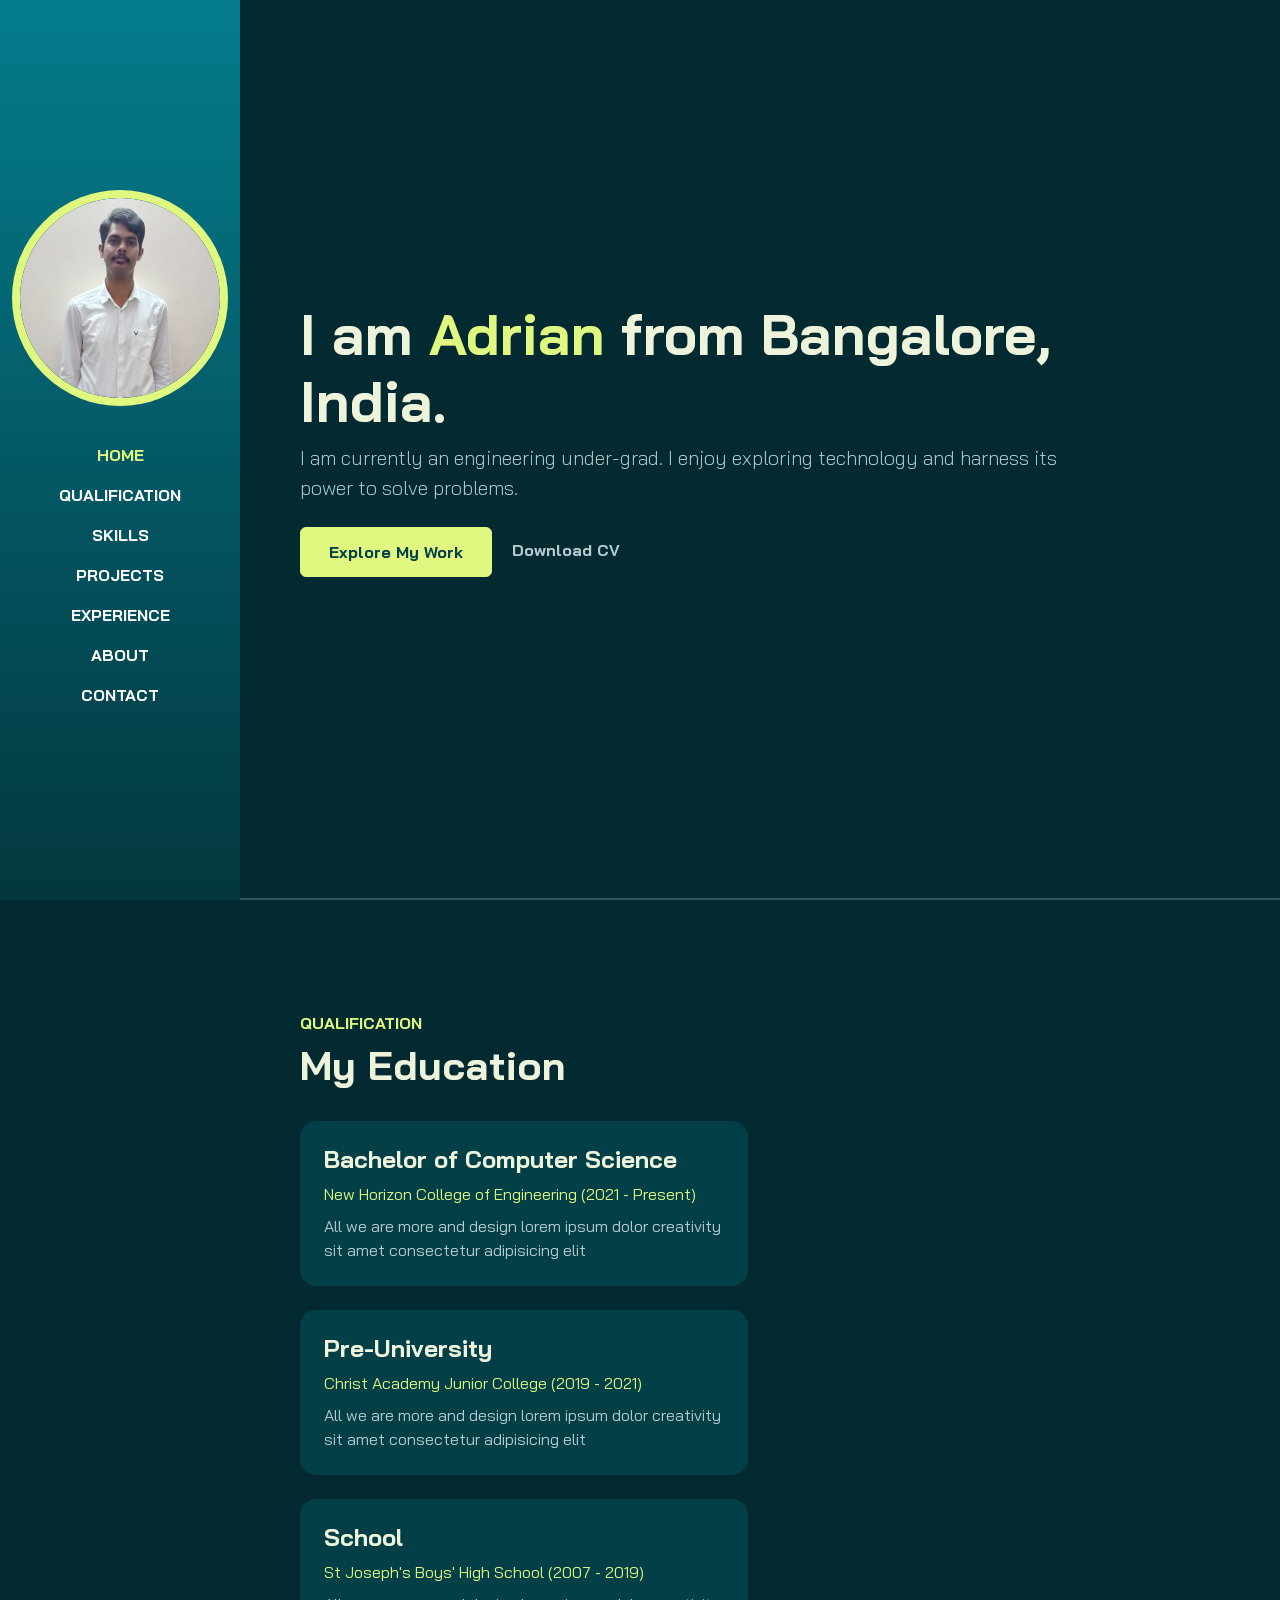
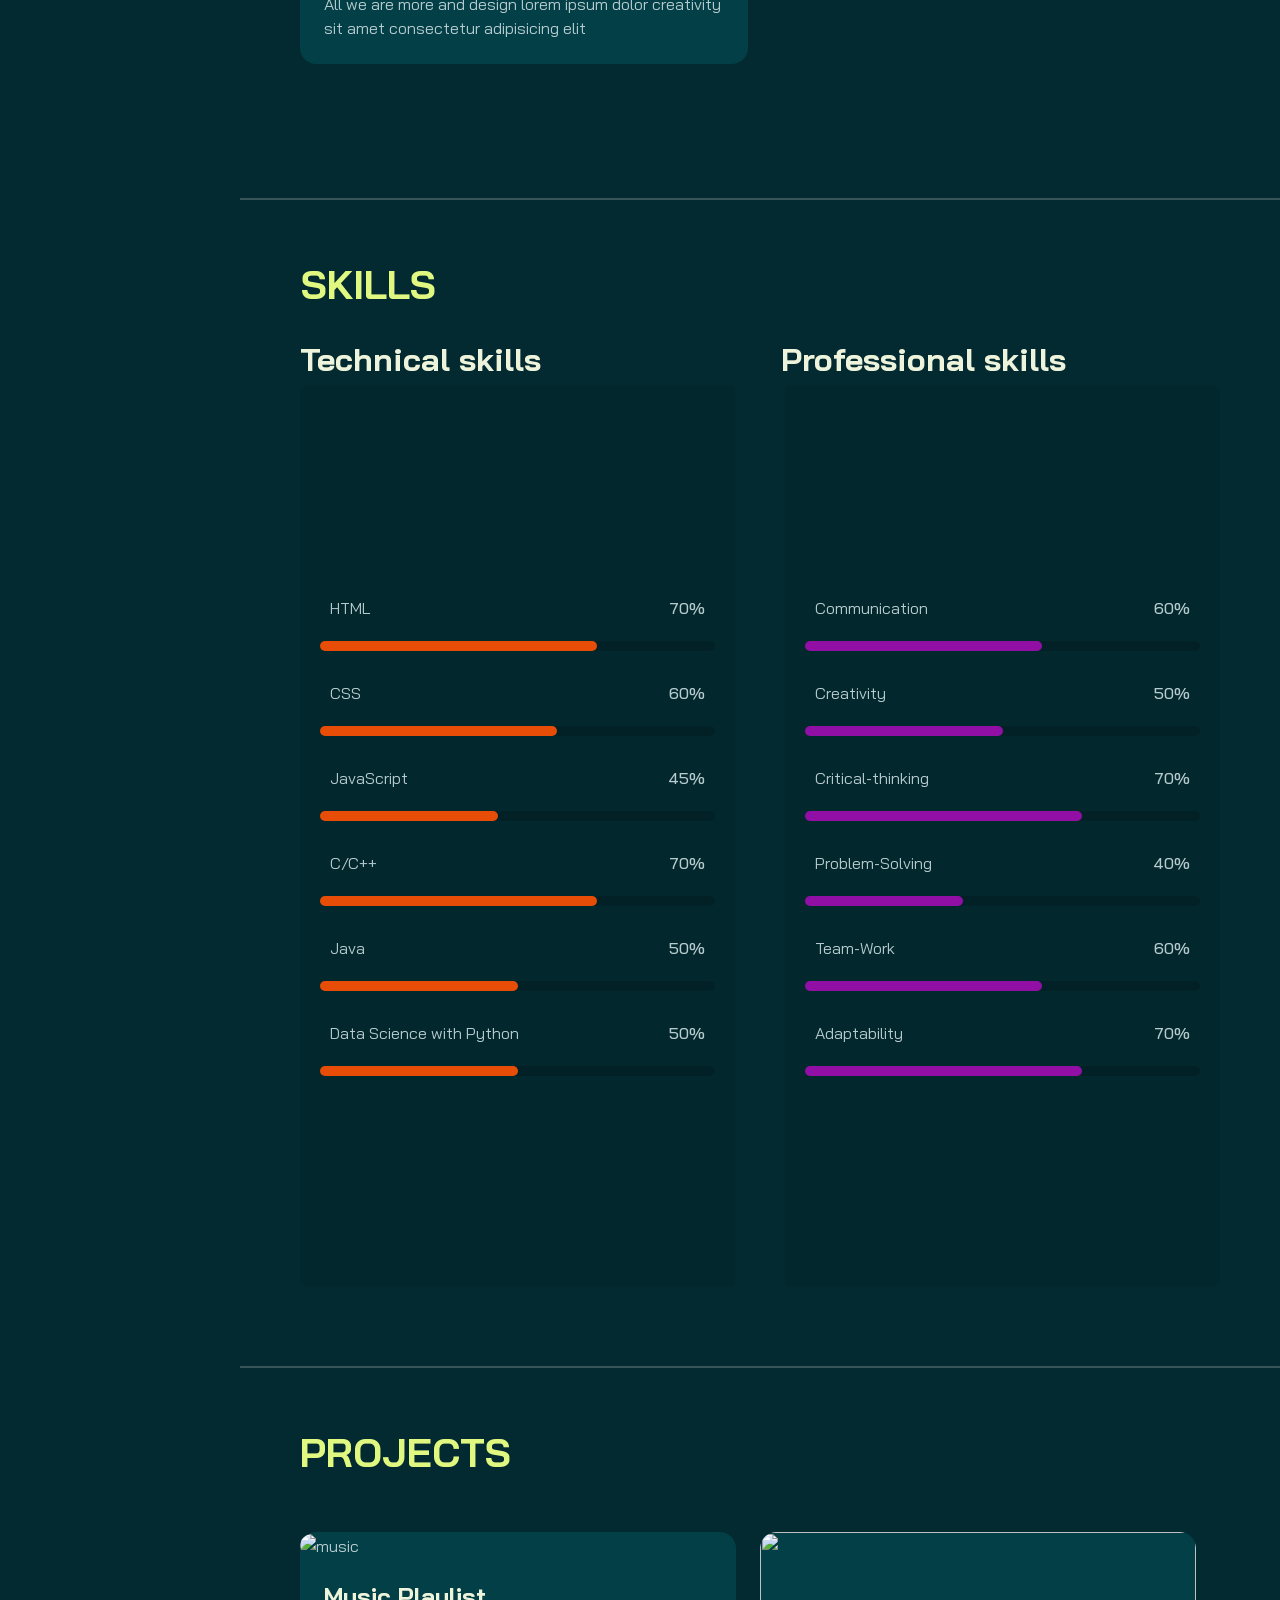
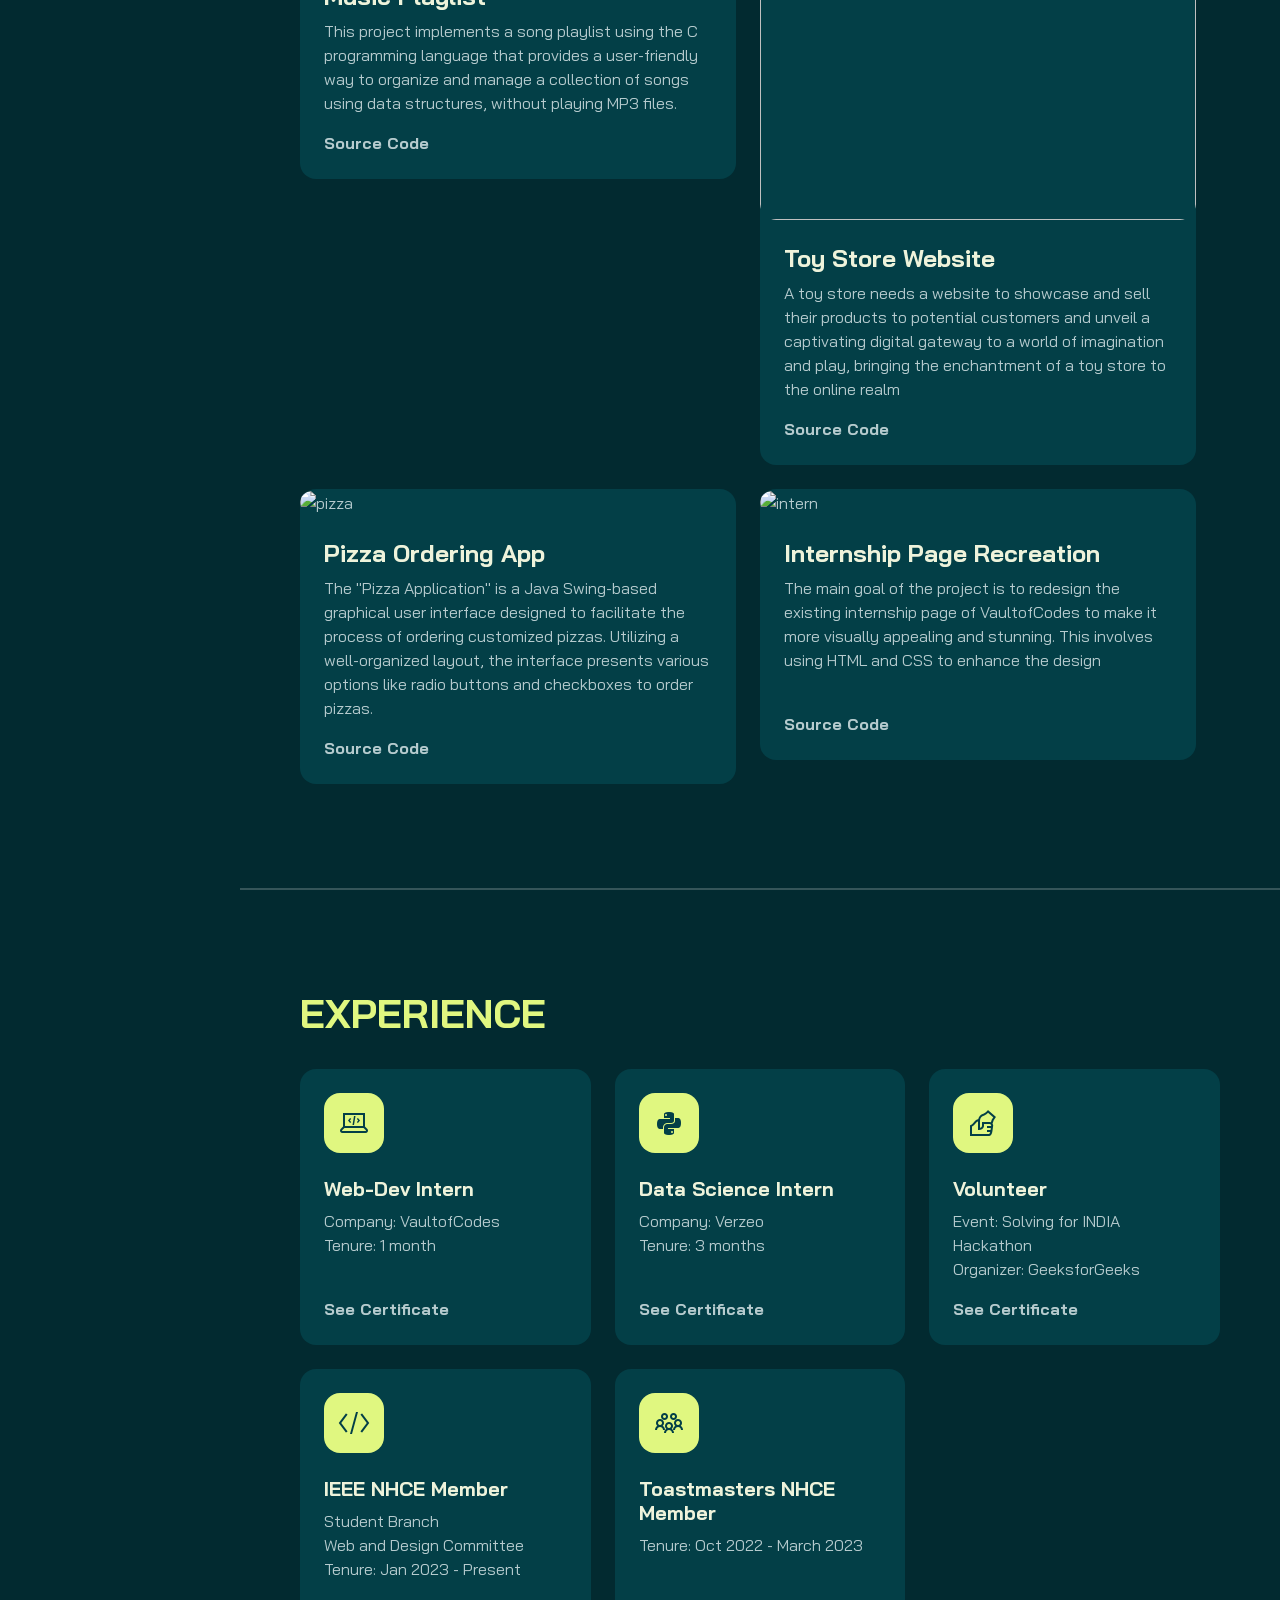
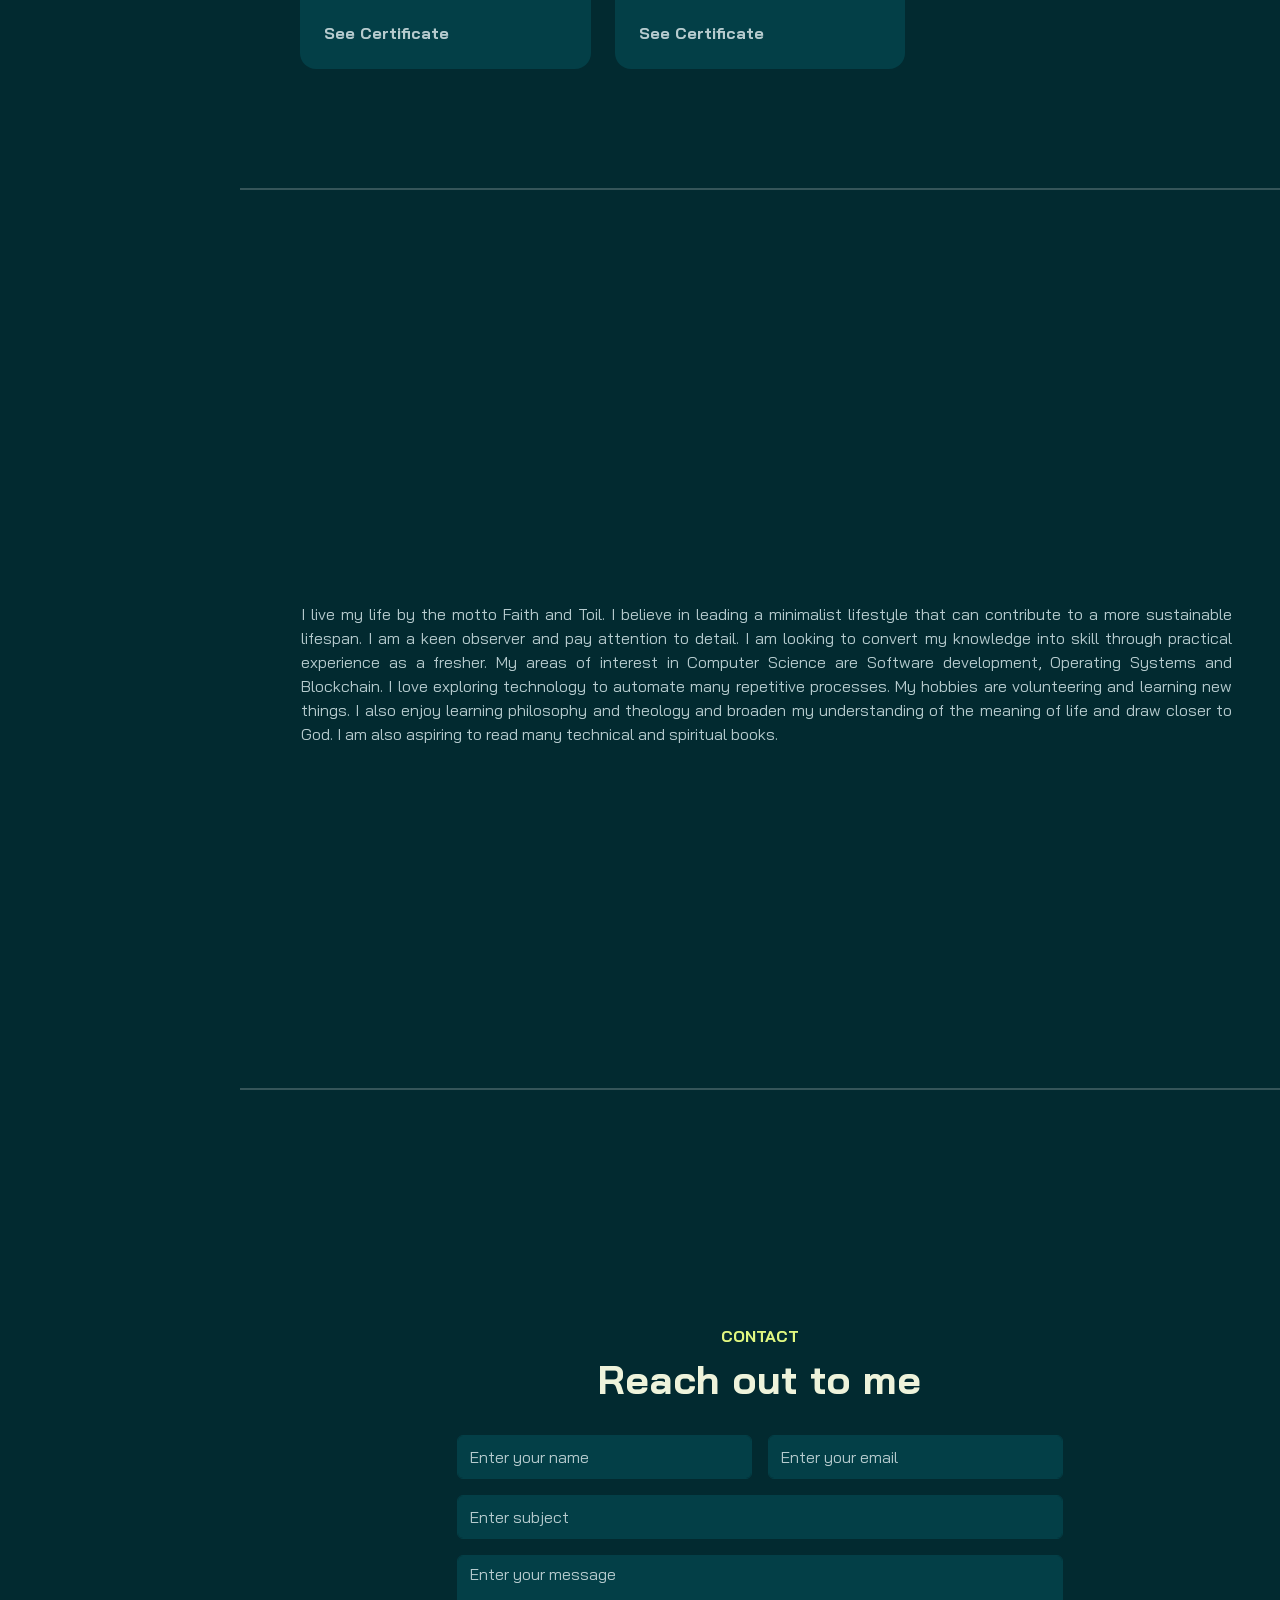
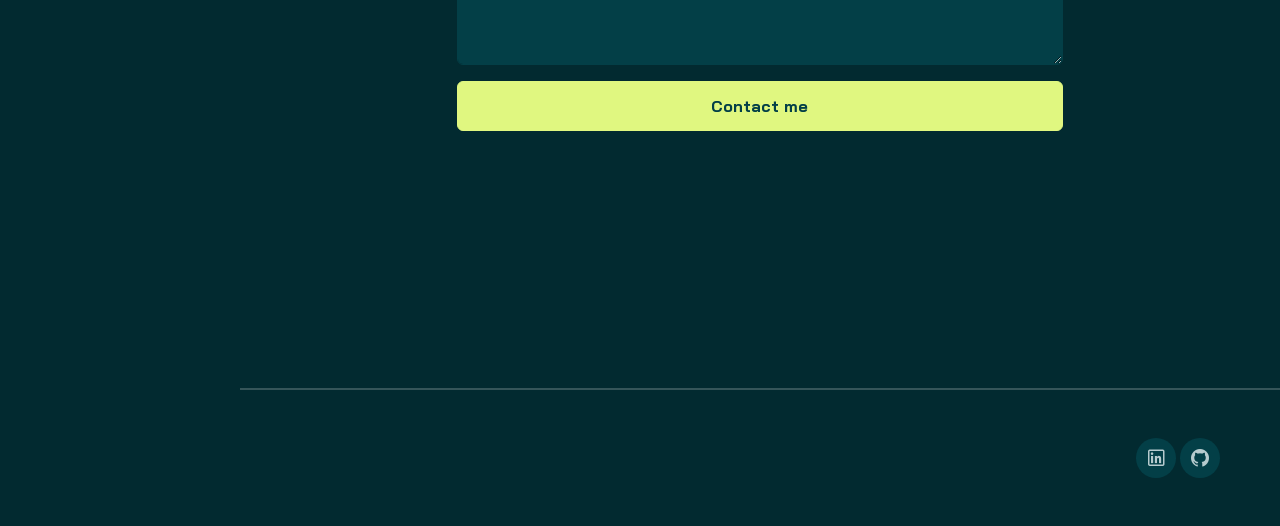
==== html/index.html @ 4070c5ab "first commit" ====
<!DOCTYPE html>
<html lang="en">
<head>
    <meta charset="UTF-8">
    <meta name="viewport" content="width=device-width, initial-scale=1.0">
    <meta name="author" content="Adrian Mathew">
    <link rel="stylesheet" href="/css/bootstrap.min.css">
    <link rel="stylesheet" href="/css/aos.css">
    <link rel="stylesheet" href="/css/line-awesome.min.css">
    <link rel="stylesheet" href="/css/style.css">
    <title>My Portfolio Page</title>
</head>
<body data-bs-spy="scroll" data-bs-target=".navbar">

    <!-- Navbar -->
    <nav class="navbar navbar-expand-lg navbar-dark fixed-top">
        <div class="container flex-lg-column">
          <a class="navbar-brand mx-lg-auto mb-lg-4" href="#">
            <span class="h3 fw-bold d-block d-lg-none">Adrian Mathew</span>  
            <img src="/img/Adrian-profile.png" class="d-none d-lg-block rounded-circle" alt="">
          </a>
          <button class="navbar-toggler" type="button" data-bs-toggle="collapse" data-bs-target="#navbarSupportedContent" aria-controls="navbarSupportedContent" aria-expanded="false" aria-label="Toggle navigation">
            <span class="navbar-toggler-icon"></span>
          </button>
          <div class="collapse navbar-collapse" id="navbarNav">
            <ul class="navbar-nav ms-auto flex-lg-column text-lg-center">

                <li class="nav-item">
                    <a class="nav-link" href="#home">Home</a>
                </li>
                <li class="nav-item">
                    <a class="nav-link" href="#qualification">Qualification</a>
                </li>
                <li class="nav-item">
                    <a class="nav-link" href="#skills">Skills</a>
                </li>
                <li class="nav-item">
                    <a class="nav-link" href="#projects">Projects</a>
                </li>
                <li class="nav-item">
                    <a class="nav-link" href="#experience">Experience</a>
                </li>
                <li class="nav-item">
                    <a class="nav-link" href="#about">About</a>
                </li>
                <li class="nav-item">
                    <a class="nav-link" href="#contact"> Contact</a>
                </li>            
            </ul>
          </div>
        </div>
    </nav>
    <!-- //Navbar -->

    <!-- Content Wrapper -->
    <div id="content-wrapper">

        <!-- Home Section-->
        <section id="home" class="full-height px-lg-5">
            <div class="container">
                <div class="row">
                    <div class="col-lg-10">
                        <h1 class="display-4 fw-bold" data-aos="fade-up">
                            I am <span class="text-brand">Adrian</span> from Bangalore, India.
                        </h1>
                        <p class="lead mt-2 mb-4" data-aos="fade-up" data-aos-delay="300">
                            I am currently an engineering under-grad. I enjoy exploring technology and harness its power to solve problems. 
                        </p>
                        <div data-aos="fade-up" data-aos-delay="600">
                            <a href="#projects" class="btn btn-brand me-3">Explore My Work</a>
                            <a href="/img/Adrian Mathew Aloysius - Resume.pdf" class="link-custom" target="_blank">Download CV</a>
                        </div>
                    </div>
                </div>
            </div>
        </section>
        <!-- Home Section-->

        <!-- Education Section-->
        <section id="qualification" class="full-height px-lg-5">
            <div class="container">
                
                <div class="row pb-4" data-aos="fade-up">
                    <div class="col-lg-8">
                        <h6 class="text-brand">QUALIFICATION</h6>
                        <h1>My Education</h1>
                    </div>
                </div>

                <div class="row gy-5">
                    <div class="col-lg-6">

                        <div class="row gy-4">

                            <div class="col-12" data-aos="fade-up" data-aos-delay="100">
                                <div class="bg-base p-4 rounded-4 shadow-effect">
                                    <h4>Bachelor of Computer Science</h4>
                                    <p class="text-brand mb-2">New Horizon College of Engineering (2021 - Present)</p>
                                    <p class="mb-0">All we are more and design lorem ipsum dolor creativity sit amet consectetur adipisicing elit</p>
                                </div>
                            </div>

                            <div class="col-12" data-aos="fade-up" data-aos-delay="100">
                                <div class="bg-base p-4 rounded-4 shadow-effect">
                                    <h4>Pre-University</h4>
                                    <p class="text-brand mb-2">Christ Academy Junior College (2019 - 2021)</p>
                                    <p class="mb-0">All we are more and design lorem ipsum dolor creativity sit amet consectetur adipisicing elit</p>
                                </div>
                            </div>

                            <div class="col-12" data-aos="fade-up" data-aos-delay="100">
                                <div class="bg-base p-4 rounded-4 shadow-effect">
                                    <h4>School</h4>
                                    <p class="text-brand mb-2">St Joseph's Boys' High School (2007 - 2019)</p>
                                    <p class="mb-0">All we are more and design lorem ipsum dolor creativity sit amet consectetur adipisicing elit</p>
                                </div>
                            </div>

                        </div>

                    </div>

                </div>

            </div>
        </section>
        <!-- // Education Section-->


        <!-- Skills Section -->
        <section id="skills" class="full-height px-lg-5">
            <div class="container">

                <div class="row pb-4" data-aos="fade-up">
                    <div class="col-lg-8">
                        <h1 class="text-brand">SKILLS</h1>
                    </div>
                </div>

                <div class="cont-pos">
                    <h2 data-aos="fade-up">Technical skills</h2>

                    <h2 data-aos="fade-up">Professional skills</h2>
                </div>

                    <div class="skills-cont">

                        <div class="skills_section" data-aos="fade-up">
                            <div class="skills_main">
                                <div class="skill_bar">
                                    <div class="info">
                                        <p>HTML</p>
                                        <P>70%</P>
                                    </div>
                                    <div class="bar">
                                        <span class="html"></span>
                                    </div>
                                </div>
                                <div class="skill_bar">
                                    <div class="info">
                                        <p>CSS</p>
                                        <P>60%</P>
                                    </div>
                                    <div class="bar">
                                        <span class="css"></span>
                                    </div>
                                </div>            
                                <div class="skill_bar">
                                    <div class="info">
                                        <p>JavaScript</p>
                                        <P>45%</P>
                                    </div>
                                    <div class="bar">
                                        <span class="js"></span>
                                    </div>
                                </div>
                                <div class="skill_bar">
                                    <div class="info">
                                        <p>C/C++</p>
                                        <P>70%</P>
                                    </div>
                                    <div class="bar">
                                        <span class="c"></span>
                                    </div>
                                </div>
                                <div class="skill_bar">
                                    <div class="info">
                                        <p>Java</p>
                                        <P>50%</P>
                                    </div>
                                    <div class="bar">
                                        <span class="java"></span>
                                    </div>
                                </div>
                                <div class="skill_bar">
                                    <div class="info">
                                        <p>Data Science with Python</p>
                                        <P>50%</P>
                                    </div>
                                    <div class="bar">
                                        <span class="python"></span>
                                    </div>
                                </div>
                            </div>   
                        </div>

                        <div class="skills_section" data-aos="fade-up">
                            <div class="skills_main">
                                <div class="skill_bar-pro">
                                    <div class="info">
                                        <p>Communication</p>
                                        <P>60%</P>
                                    </div>
                                    <div class="bar">
                                        <span class="communication"></span>
                                    </div>
                                </div>
                                    
                                <div class="skill_bar-pro">
                                    <div class="info">
                                        <p>Creativity</p>
                                        <P>50%</P>
                                    </div>
                                    <div class="bar">
                                        <span class="creativity"></span>
                                    </div>
                                </div>

                                <div class="skill_bar-pro">
                                    <div class="info">
                                            <p>Critical-thinking</p>
                                        <P>70%</P>
                                    </div>
                                    <div class="bar">
                                        <span class="critical"></span>
                                    </div>
                                </div>

                                <div class="skill_bar-pro">
                                    <div class="info">
                                        <p>Problem-Solving</p>
                                        <P>40%</P>
                                    </div>
                                    <div class="bar">
                                        <span class="prob-solve"></span>
                                    </div>
                                </div>

                                <div class="skill_bar-pro">
                                    <div class="info">
                                        <p>Team-Work</p>
                                        <P>60%</P>
                                    </div>
                                    <div class="bar">
                                        <span class="team-work"></span>
                                    </div>
                                </div>

                                <div class="skill_bar-pro">
                                    <div class="info">
                                            <p>Adaptability</p>
                                        <P>70%</P>
                                    </div>
                                    <div class="bar">
                                        <span class="adaptability"></span>
                                    </div>
                                </div>
                                
                            </div> 

                        </div>
                            
                            
                    </div>
 
            </div>
        </section>
        <!-- //Skills Section -->

        <!-- Projects -->
        <section id="projects" class="full-height px-lg-5">
            <div class="container">

                <div class="row pb-4" data-aos="fade-up">
                    <div class="col-lg-8">
                        <h1 class="text-brand">PROJECTS</h1> 
                    </div>

                    <div class="row gy-4">


                        <div class="col-md-6" data-aos="fade-up">
                            <div class="card-custom rounded-4 bg-base shadow-effect">
                                <div class="card-custom-image rounded-4">
                                    <img class="rounded-4" src="/img/top-view-desk-concept-with-musical-theme.jpg" alt="music">
                                </div>
                                <div class="card-custom-content p-4">
                                    <h4>Music Playlist</h4>
                                    <p>This project implements a song playlist using the C programming language that provides a user-friendly way to organize and manage a collection of songs using data structures, without playing MP3 files.</p>
                                    <a href="https://github.com/adrianmathew15/Music-Playlist_Mini-Project.git" class="link-custom" target="_blank">Source Code</a>
                                </div>
                            </div>
                        </div>

                        <div class="col-md-6" data-aos="fade-up">
                            <div class="card-custom rounded-4 bg-base shadow-effect">
                                <div class="card-custom-image rounded-4">
                                    <img class="rounded-4" src="/img/toy-store-back.png" alt="" width="433" height="288">
                                </div>
                                <div class="card-custom-content p-4">
                                    <h4>Toy Store Website</h4>
                                    <p>A toy store needs a website to showcase and sell their products to potential customers and unveil a captivating digital gateway to a world of imagination and play, bringing the enchantment of a toy store to the online realm</p>
                                    <a href="https://github.com/adrianmathew15/Toy-Store_Webdev.git" class="link-custom" target="_blank">Source Code</a>
                                </div>
                            </div>
                        </div>


                        <div class="col-md-6" data-aos="fade-up">
                            <div class="card-custom rounded-4 bg-base shadow-effect">
                                <div class="card-custom-image rounded-4">
                                    <img class="rounded-4" src="/img/pizza.png" alt="pizza"
                                    width="433" height="288">
                                </div>
                                <div class="card-custom-content p-4">
                                    <h4>Pizza Ordering App</h4>
                                    <p>The "Pizza Application" is a Java Swing-based graphical user interface designed to facilitate the process of ordering customized pizzas. Utilizing a well-organized layout, the interface presents various options like radio buttons and checkboxes to order pizzas.</p>
                                    <a href="https://github.com/adrianmathew15/PizzaApplication.git" class="link-custom" target="_blank">Source Code</a>
                                </div>
                            </div>
                        </div>

                        <div class="col-md-6" data-aos="fade-up">
                            <div class="card-custom rounded-4 bg-base shadow-effect">
                                <div class="card-custom-image rounded-4">
                                    <img class="rounded-4" src="/img/internship-background.png" alt="intern" width="433" height="288">
                                </div>
                                <div class="card-custom-content p-4">
                                    <h4>Internship Page Recreation</h4>
                                    <p>The main goal of the project is to redesign the existing internship page of VaultofCodes to make it more visually appealing and stunning. This involves using HTML and CSS to enhance the design<br><br></p>
                                    <a href="https://github.com/adrianmathew15/Recreation-of-VaultofCodes-InternshipPage.git" class="link-custom" target="_blank">Source Code</a>
                                </div>
                            </div>
                        </div>

                    </div>

                </div>

            </div>
        </section>
        <!-- //Projects -->


        <!-- Experience Section -->
        <section id="experience" class="full-height px-lg-5">
            <div class="container">

                <div class="row pb-4" data-aos="fade-up">
                    <div class="col-lg-8">
                        <h1 class="text-brand">EXPERIENCE</h1>
                    </div>
                </div>

                <div class="row gy-4">

                    <div class="col-md-4" data-aos="fade-up">
                        <div class="service p-4 bg-base rounded-4 shadow-effect">
                            <div class="iconbox rounded-4">
                                <i class="las la-laptop-code"></i>
                            </div>
                            <h5 class="mt-4 mb-2">Web-Dev Intern</h5>
                            <p>Company: VaultofCodes<br>
                            Tenure: 1 month</p> <br>
                            <a href="/img/OfferLetter_Webdev.pdf" class="link-custom" target="_blank">See Certificate</a>
                        </div>
                    </div>

                    <div class="col-md-4" data-aos="fade-up" data-aos-delay="300">
                        <div class="service p-4 bg-base rounded-4 shadow-effect">
                            <div class="iconbox rounded-4">
                                <i class="lab la-python"></i>
                            </div>
                            <h5 class="mt-4 mb-2">Data Science Intern</h5>
                            <p>Company: Verzeo <br>
                                Tenure: 3 months
                            </p>
                            <br>
                            <a href="/img/InternCertificate.pdf" class="link-custom" target="_blank">See Certificate</a>
                        </div>
                    </div>

                    <div class="col-md-4" data-aos="fade-up" data-aos-delay="600">
                        <div class="service p-4 bg-base rounded-4 shadow-effect">
                            <div class="iconbox rounded-4">
                                <i class="las la-hands-helping"></i>
                            </div>
                            <h5 class="mt-4 mb-2">Volunteer</h5>
                            <p>Event: Solving for INDIA Hackathon<br>
                                Organizer: GeeksforGeeks
                            </p>
                            <a href="/img/GFG_Hackathon.pdf" class="link-custom" target="_blank">See Certificate</a>
                        </div>
                    </div>

                    <div class="col-md-4" data-aos="fade-up" data-aos-delay="600">
                        <div class="service p-4 bg-base rounded-4 shadow-effect">
                            <div class="iconbox rounded-4">
                                <i class="las la-code"></i>
                            </div>
                            <h5 class="mt-4 mb-2">IEEE NHCE Member</h5>
                            Student Branch
                            <p>Web and Design Committee<br>
                                Tenure: Jan 2023 - Present
                            </p>
                            <br>
                            <a href="/img/ieee-WDC.jpeg" class="link-custom" target="_blank">See Certificate</a>
                        </div>
                    </div>

                    <div class="col-md-4" data-aos="fade-up" data-aos-delay="600">
                        <div class="service p-4 bg-base rounded-4 shadow-effect">
                            <div class="iconbox rounded-4">
                                <i class="las la-users"></i>
                            </div>
                            <h5 class="mt-4 mb-2">Toastmasters NHCE Member</h5>
                            <p>Tenure: Oct 2022 - March 2023<br>
                            </p>
                            <br><br>
                            <a href="/img/Emparch-Speech_Relay.pdf" class="link-custom" target="_blank">See Certificate</a>
                        </div>
                    </div>


                </div>

            </div>
        </section>
        <!-- //Experience Section -->


        <!-- About Section -->
        <section id="about" class="full-height px-lg-5">
            <div class="container">

                <div class="row pb-4" data-aos="fade-up">
                    <div class="col-lg-8">
                        <h1 class="text-brand">ABOUT</h1>
                    </div>
                </div>

                <div class="row gy-4" style="margin-top: 10px; margin-left: 1px; text-align: justify;">
                    I live my life by the motto Faith and Toil. I believe in leading a minimalist lifestyle that can contribute to a more sustainable lifespan. I am a keen observer and pay attention to detail. I am looking to convert my knowledge into skill through practical experience as a fresher. My areas of interest in Computer Science are Software development, Operating Systems and Blockchain. I love exploring technology to automate many repetitive processes. My hobbies are volunteering and learning new things. I also enjoy learning philosophy and theology and broaden my understanding of the meaning of life and draw closer to God. I am also aspiring to read many technical and spiritual books.  
                </div>

            </div>
        </section>        
        <!-- //About Section -->


        <!-- Contact Section-->
        <section id="contact" class="full-height px-lg-5">
            <div class="container">

                <div class="row justify-content-center text-center">
                    <div class="col-lg-8 pb-4" data-aos="fade-up">
                        <h6 class="text-brand">CONTACT</h6>
                        <h1>Reach out to me
                        </h1>
                    </div>

                    <div class="col-lg-8" data-aos="fade-up" data-aos-delay="300">
                        <form method="post" action="https://script.google.com/macros/s/AKfycbydo5__Pzu2B7_WpkuhCE2pwRPcwcdoAZnmiFwHCSqW17nZUGkhQ25XbM3fJ6dS_B2y2A/exec"  class="row g-lg-3 gy-3" name="contactform" id="contactform">
                            <div class="form-group col-md-6">
                                <input type="text" class="form-control" name="name" placeholder="Enter your name">
                            </div>
                            <div class="form-group col-md-6">
                                <input type="email" class="form-control" name="email" placeholder="Enter your email">
                            </div>
                            <div class="form-group col-12">
                                <input type="text" class="form-control" name="subject" placeholder="Enter subject">
                            </div>
                            <div class="form-group col-12">
                                <textarea rows="4" class="form-control" name="message" placeholder="Enter your message"></textarea>
                            </div>
                            <div class="form-group col-12 d-grid">
                                <button type="submit" class="btn btn-brand">Contact me</button>
                            </div>
                        </form>
                    </div>
                </div>
                
            </div>
        </section>
        <!-- //Contact Section-->

        <!-- FOOTER -->
        <footer class="py-5 px-lg-5">
            <div class="container">
                <div class="row gy-4 justify-content-between">
                    <div class="col-auto">
                    </div>
                    <div class="col-auto">
                        <div class="social-icons">
                            <a href="https://www.linkedin.com/in/adrian-mathew-aloysius/" target="_blank"><i class="lab la-linkedin"></i></a>
                            <a href="https://github.com/adrianmathew15?tab=repositories" target="_blank"><i class="lab la-github"></i></a>
                        </div>
                    </div>
                </div>
            </div>
        </footer>
        <!-- //FOOTER -->

    </div>
    <!-- // Content Wrapper -->


<script src="/js/bootstrap.bundle.min.js"></script>
<script src="/js/aos.js"></script>
<script src="/js/main.js"></script>
<script>
    const scriptURL = 'https://script.google.com/macros/s/AKfycbydo5__Pzu2B7_WpkuhCE2pwRPcwcdoAZnmiFwHCSqW17nZUGkhQ25XbM3fJ6dS_B2y2A/exec'
    const form = document.forms['contactform']
  
    form.addEventListener('submit', e => {
      e.preventDefault()
      fetch(scriptURL, { method: 'POST', body: new FormData(form)})
        .then(response => alert("Thank you! your form is submitted successfully." ))
        .then(() => {  window.location.reload(); })
        .catch(error => console.error('Error!', error.message))
    })
  </script>
</body>
</html>
---- css/line-awesome.min.css ----
.la,.lab,.lad,.lal,.lar,.las{-moz-osx-font-smoothing:grayscale;-webkit-font-smoothing:antialiased;display:inline-block;font-style:normal;font-variant:normal;text-rendering:auto;line-height:1}.la-lg{font-size:1.33333em;line-height:.75em;vertical-align:-.0667em}.la-xs{font-size:.75em}.la-sm{font-size:.875em}.la-1x{font-size:1em}.la-2x{font-size:2em}.la-3x{font-size:3em}.la-4x{font-size:4em}.la-5x{font-size:5em}.la-6x{font-size:6em}.la-7x{font-size:7em}.la-8x{font-size:8em}.la-9x{font-size:9em}.la-10x{font-size:10em}.la-fw{text-align:center;width:1.25em}.la-ul{list-style-type:none;margin-left:2.5em;padding-left:0}.la-ul>li{position:relative}.la-li{left:-2em;position:absolute;text-align:center;width:2em;line-height:inherit}.la-border{border:solid .08em #eee;border-radius:.1em;padding:.2em .25em .15em}.la-pull-left{float:left}.la-pull-right{float:right}.la.la-pull-left,.lab.la-pull-left,.lal.la-pull-left,.lar.la-pull-left,.las.la-pull-left{margin-right:.3em}.la.la-pull-right,.lab.la-pull-right,.lal.la-pull-right,.lar.la-pull-right,.las.la-pull-right{margin-left:.3em}.la-spin{-webkit-animation:la-spin 2s infinite linear;animation:la-spin 2s infinite linear}.la-pulse{-webkit-animation:la-spin 1s infinite steps(8);animation:la-spin 1s infinite steps(8)}@-webkit-keyframes la-spin{0%{-webkit-transform:rotate(0);transform:rotate(0)}100%{-webkit-transform:rotate(360deg);transform:rotate(360deg)}}@keyframes la-spin{0%{-webkit-transform:rotate(0);transform:rotate(0)}100%{-webkit-transform:rotate(360deg);transform:rotate(360deg)}}.la-rotate-90{-webkit-transform:rotate(90deg);transform:rotate(90deg)}.la-rotate-180{-webkit-transform:rotate(180deg);transform:rotate(180deg)}.la-rotate-270{-webkit-transform:rotate(270deg);transform:rotate(270deg)}.la-flip-horizontal{-webkit-transform:scale(-1,1);transform:scale(-1,1)}.la-flip-vertical{-webkit-transform:scale(1,-1);transform:scale(1,-1)}.la-flip-both,.la-flip-horizontal.la-flip-vertical{-webkit-transform:scale(-1,-1);transform:scale(-1,-1)}:root .la-flip-both,:root .la-flip-horizontal,:root .la-flip-vertical,:root .la-rotate-180,:root .la-rotate-270,:root .la-rotate-90{-webkit-filter:none;filter:none}.la-stack{display:inline-block;height:2em;line-height:2em;position:relative;vertical-align:middle;width:2.5em}.la-stack-1x,.la-stack-2x{left:0;position:absolute;text-align:center;width:100%}.la-stack-1x{line-height:inherit}.la-stack-2x{font-size:2em}.la-inverse{color:#fff}.la-500px:before{content:"\f26e"}.la-accessible-icon:before{content:"\f368"}.la-accusoft:before{content:"\f369"}.la-acquisitions-incorporated:before{content:"\f6af"}.la-ad:before{content:"\f641"}.la-address-book:before{content:"\f2b9"}.la-address-card:before{content:"\f2bb"}.la-adjust:before{content:"\f042"}.la-adn:before{content:"\f170"}.la-adobe:before{content:"\f778"}.la-adversal:before{content:"\f36a"}.la-affiliatetheme:before{content:"\f36b"}.la-air-freshener:before{content:"\f5d0"}.la-airbnb:before{content:"\f834"}.la-algolia:before{content:"\f36c"}.la-align-center:before{content:"\f037"}.la-align-justify:before{content:"\f039"}.la-align-left:before{content:"\f036"}.la-align-right:before{content:"\f038"}.la-alipay:before{content:"\f642"}.la-allergies:before{content:"\f461"}.la-amazon:before{content:"\f270"}.la-amazon-pay:before{content:"\f42c"}.la-ambulance:before{content:"\f0f9"}.la-american-sign-language-interpreting:before{content:"\f2a3"}.la-amilia:before{content:"\f36d"}.la-anchor:before{content:"\f13d"}.la-android:before{content:"\f17b"}.la-angellist:before{content:"\f209"}.la-angle-double-down:before{content:"\f103"}.la-angle-double-left:before{content:"\f100"}.la-angle-double-right:before{content:"\f101"}.la-angle-double-up:before{content:"\f102"}.la-angle-down:before{content:"\f107"}.la-angle-left:before{content:"\f104"}.la-angle-right:before{content:"\f105"}.la-angle-up:before{content:"\f106"}.la-angry:before{content:"\f556"}.la-angrycreative:before{content:"\f36e"}.la-angular:before{content:"\f420"}.la-ankh:before{content:"\f644"}.la-app-store:before{content:"\f36f"}.la-app-store-ios:before{content:"\f370"}.la-apper:before{content:"\f371"}.la-apple:before{content:"\f179"}.la-apple-alt:before{content:"\f5d1"}.la-apple-pay:before{content:"\f415"}.la-archive:before{content:"\f187"}.la-archway:before{content:"\f557"}.la-arrow-alt-circle-down:before{content:"\f358"}.la-arrow-alt-circle-left:before{content:"\f359"}.la-arrow-alt-circle-right:before{content:"\f35a"}.la-arrow-alt-circle-up:before{content:"\f35b"}.la-arrow-circle-down:before{content:"\f0ab"}.la-arrow-circle-left:before{content:"\f0a8"}.la-arrow-circle-right:before{content:"\f0a9"}.la-arrow-circle-up:before{content:"\f0aa"}.la-arrow-down:before{content:"\f063"}.la-arrow-left:before{content:"\f060"}.la-arrow-right:before{content:"\f061"}.la-arrow-up:before{content:"\f062"}.la-arrows-alt:before{content:"\f0b2"}.la-arrows-alt-h:before{content:"\f337"}.la-arrows-alt-v:before{content:"\f338"}.la-artstation:before{content:"\f77a"}.la-assistive-listening-systems:before{content:"\f2a2"}.la-asterisk:before{content:"\f069"}.la-asymmetrik:before{content:"\f372"}.la-at:before{content:"\f1fa"}.la-atlas:before{content:"\f558"}.la-atlassian:before{content:"\f77b"}.la-atom:before{content:"\f5d2"}.la-audible:before{content:"\f373"}.la-audio-description:before{content:"\f29e"}.la-autoprefixer:before{content:"\f41c"}.la-avianex:before{content:"\f374"}.la-aviato:before{content:"\f421"}.la-award:before{content:"\f559"}.la-aws:before{content:"\f375"}.la-baby:before{content:"\f77c"}.la-baby-carriage:before{content:"\f77d"}.la-backspace:before{content:"\f55a"}.la-backward:before{content:"\f04a"}.la-bacon:before{content:"\f7e5"}.la-balance-scale:before{content:"\f24e"}.la-balance-scale-left:before{content:"\f515"}.la-balance-scale-right:before{content:"\f516"}.la-ban:before{content:"\f05e"}.la-band-aid:before{content:"\f462"}.la-bandcamp:before{content:"\f2d5"}.la-barcode:before{content:"\f02a"}.la-bars:before{content:"\f0c9"}.la-baseball-ball:before{content:"\f433"}.la-basketball-ball:before{content:"\f434"}.la-bath:before{content:"\f2cd"}.la-battery-empty:before{content:"\f244"}.la-battery-full:before{content:"\f240"}.la-battery-half:before{content:"\f242"}.la-battery-quarter:before{content:"\f243"}.la-battery-three-quarters:before{content:"\f241"}.la-battle-net:before{content:"\f835"}.la-bed:before{content:"\f236"}.la-beer:before{content:"\f0fc"}.la-behance:before{content:"\f1b4"}.la-behance-square:before{content:"\f1b5"}.la-bell:before{content:"\f0f3"}.la-bell-slash:before{content:"\f1f6"}.la-bezier-curve:before{content:"\f55b"}.la-bible:before{content:"\f647"}.la-bicycle:before{content:"\f206"}.la-biking:before{content:"\f84a"}.la-bimobject:before{content:"\f378"}.la-binoculars:before{content:"\f1e5"}.la-biohazard:before{content:"\f780"}.la-birthday-cake:before{content:"\f1fd"}.la-bitbucket:before{content:"\f171"}.la-bitcoin:before{content:"\f379"}.la-bity:before{content:"\f37a"}.la-black-tie:before{content:"\f27e"}.la-blackberry:before{content:"\f37b"}.la-blender:before{content:"\f517"}.la-blender-phone:before{content:"\f6b6"}.la-blind:before{content:"\f29d"}.la-blog:before{content:"\f781"}.la-blogger:before{content:"\f37c"}.la-blogger-b:before{content:"\f37d"}.la-bluetooth:before{content:"\f293"}.la-bluetooth-b:before{content:"\f294"}.la-bold:before{content:"\f032"}.la-bolt:before{content:"\f0e7"}.la-bomb:before{content:"\f1e2"}.la-bone:before{content:"\f5d7"}.la-bong:before{content:"\f55c"}.la-book:before{content:"\f02d"}.la-book-dead:before{content:"\f6b7"}.la-book-medical:before{content:"\f7e6"}.la-book-open:before{content:"\f518"}.la-book-reader:before{content:"\f5da"}.la-bookmark:before{content:"\f02e"}.la-bootstrap:before{content:"\f836"}.la-border-all:before{content:"\f84c"}.la-border-none:before{content:"\f850"}.la-border-style:before{content:"\f853"}.la-bowling-ball:before{content:"\f436"}.la-box:before{content:"\f466"}.la-box-open:before{content:"\f49e"}.la-boxes:before{content:"\f468"}.la-braille:before{content:"\f2a1"}.la-brain:before{content:"\f5dc"}.la-bread-slice:before{content:"\f7ec"}.la-briefcase:before{content:"\f0b1"}.la-briefcase-medical:before{content:"\f469"}.la-broadcast-tower:before{content:"\f519"}.la-broom:before{content:"\f51a"}.la-brush:before{content:"\f55d"}.la-btc:before{content:"\f15a"}.la-buffer:before{content:"\f837"}.la-bug:before{content:"\f188"}.la-building:before{content:"\f1ad"}.la-bullhorn:before{content:"\f0a1"}.la-bullseye:before{content:"\f140"}.la-burn:before{content:"\f46a"}.la-buromobelexperte:before{content:"\f37f"}.la-bus:before{content:"\f207"}.la-bus-alt:before{content:"\f55e"}.la-business-time:before{content:"\f64a"}.la-buy-n-large:before{content:"\f8a6"}.la-buysellads:before{content:"\f20d"}.la-calculator:before{content:"\f1ec"}.la-calendar:before{content:"\f133"}.la-calendar-alt:before{content:"\f073"}.la-calendar-check:before{content:"\f274"}.la-calendar-day:before{content:"\f783"}.la-calendar-minus:before{content:"\f272"}.la-calendar-plus:before{content:"\f271"}.la-calendar-times:before{content:"\f273"}.la-calendar-week:before{content:"\f784"}.la-camera:before{content:"\f030"}.la-camera-retro:before{content:"\f083"}.la-campground:before{content:"\f6bb"}.la-canadian-maple-leaf:before{content:"\f785"}.la-candy-cane:before{content:"\f786"}.la-cannabis:before{content:"\f55f"}.la-capsules:before{content:"\f46b"}.la-car:before{content:"\f1b9"}.la-car-alt:before{content:"\f5de"}.la-car-battery:before{content:"\f5df"}.la-car-crash:before{content:"\f5e1"}.la-car-side:before{content:"\f5e4"}.la-caret-down:before{content:"\f0d7"}.la-caret-left:before{content:"\f0d9"}.la-caret-right:before{content:"\f0da"}.la-caret-square-down:before{content:"\f150"}.la-caret-square-left:before{content:"\f191"}.la-caret-square-right:before{content:"\f152"}.la-caret-square-up:before{content:"\f151"}.la-caret-up:before{content:"\f0d8"}.la-carrot:before{content:"\f787"}.la-cart-arrow-down:before{content:"\f218"}.la-cart-plus:before{content:"\f217"}.la-cash-register:before{content:"\f788"}.la-cat:before{content:"\f6be"}.la-cc-amazon-pay:before{content:"\f42d"}.la-cc-amex:before{content:"\f1f3"}.la-cc-apple-pay:before{content:"\f416"}.la-cc-diners-club:before{content:"\f24c"}.la-cc-discover:before{content:"\f1f2"}.la-cc-jcb:before{content:"\f24b"}.la-cc-mastercard:before{content:"\f1f1"}.la-cc-paypal:before{content:"\f1f4"}.la-cc-stripe:before{content:"\f1f5"}.la-cc-visa:before{content:"\f1f0"}.la-centercode:before{content:"\f380"}.la-centos:before{content:"\f789"}.la-certificate:before{content:"\f0a3"}.la-chair:before{content:"\f6c0"}.la-chalkboard:before{content:"\f51b"}.la-chalkboard-teacher:before{content:"\f51c"}.la-charging-station:before{content:"\f5e7"}.la-chart-area:before{content:"\f1fe"}.la-chart-bar:before{content:"\f080"}.la-chart-line:before{content:"\f201"}.la-chart-pie:before{content:"\f200"}.la-check:before{content:"\f00c"}.la-check-circle:before{content:"\f058"}.la-check-double:before{content:"\f560"}.la-check-square:before{content:"\f14a"}.la-cheese:before{content:"\f7ef"}.la-chess:before{content:"\f439"}.la-chess-bishop:before{content:"\f43a"}.la-chess-board:before{content:"\f43c"}.la-chess-king:before{content:"\f43f"}.la-chess-knight:before{content:"\f441"}.la-chess-pawn:before{content:"\f443"}.la-chess-queen:before{content:"\f445"}.la-chess-rook:before{content:"\f447"}.la-chevron-circle-down:before{content:"\f13a"}.la-chevron-circle-left:before{content:"\f137"}.la-chevron-circle-right:before{content:"\f138"}.la-chevron-circle-up:before{content:"\f139"}.la-chevron-down:before{content:"\f078"}.la-chevron-left:before{content:"\f053"}.la-chevron-right:before{content:"\f054"}.la-chevron-up:before{content:"\f077"}.la-child:before{content:"\f1ae"}.la-chrome:before{content:"\f268"}.la-chromecast:before{content:"\f838"}.la-church:before{content:"\f51d"}.la-circle:before{content:"\f111"}.la-circle-notch:before{content:"\f1ce"}.la-city:before{content:"\f64f"}.la-clinic-medical:before{content:"\f7f2"}.la-clipboard:before{content:"\f328"}.la-clipboard-check:before{content:"\f46c"}.la-clipboard-list:before{content:"\f46d"}.la-clock:before{content:"\f017"}.la-clone:before{content:"\f24d"}.la-closed-captioning:before{content:"\f20a"}.la-cloud:before{content:"\f0c2"}.la-cloud-download-alt:before{content:"\f381"}.la-cloud-meatball:before{content:"\f73b"}.la-cloud-moon:before{content:"\f6c3"}.la-cloud-moon-rain:before{content:"\f73c"}.la-cloud-rain:before{content:"\f73d"}.la-cloud-showers-heavy:before{content:"\f740"}.la-cloud-sun:before{content:"\f6c4"}.la-cloud-sun-rain:before{content:"\f743"}.la-cloud-upload-alt:before{content:"\f382"}.la-cloudscale:before{content:"\f383"}.la-cloudsmith:before{content:"\f384"}.la-cloudversify:before{content:"\f385"}.la-cocktail:before{content:"\f561"}.la-code:before{content:"\f121"}.la-code-branch:before{content:"\f126"}.la-codepen:before{content:"\f1cb"}.la-codiepie:before{content:"\f284"}.la-coffee:before{content:"\f0f4"}.la-cog:before{content:"\f013"}.la-cogs:before{content:"\f085"}.la-coins:before{content:"\f51e"}.la-columns:before{content:"\f0db"}.la-comment:before{content:"\f075"}.la-comment-alt:before{content:"\f27a"}.la-comment-dollar:before{content:"\f651"}.la-comment-dots:before{content:"\f4ad"}.la-comment-medical:before{content:"\f7f5"}.la-comment-slash:before{content:"\f4b3"}.la-comments:before{content:"\f086"}.la-comments-dollar:before{content:"\f653"}.la-compact-disc:before{content:"\f51f"}.la-compass:before{content:"\f14e"}.la-compress:before{content:"\f066"}.la-compress-arrows-alt:before{content:"\f78c"}.la-concierge-bell:before{content:"\f562"}.la-confluence:before{content:"\f78d"}.la-connectdevelop:before{content:"\f20e"}.la-contao:before{content:"\f26d"}.la-cookie:before{content:"\f563"}.la-cookie-bite:before{content:"\f564"}.la-copy:before{content:"\f0c5"}.la-copyright:before{content:"\f1f9"}.la-cotton-bureau:before{content:"\f89e"}.la-couch:before{content:"\f4b8"}.la-cpanel:before{content:"\f388"}.la-creative-commons:before{content:"\f25e"}.la-creative-commons-by:before{content:"\f4e7"}.la-creative-commons-nc:before{content:"\f4e8"}.la-creative-commons-nc-eu:before{content:"\f4e9"}.la-creative-commons-nc-jp:before{content:"\f4ea"}.la-creative-commons-nd:before{content:"\f4eb"}.la-creative-commons-pd:before{content:"\f4ec"}.la-creative-commons-pd-alt:before{content:"\f4ed"}.la-creative-commons-remix:before{content:"\f4ee"}.la-creative-commons-sa:before{content:"\f4ef"}.la-creative-commons-sampling:before{content:"\f4f0"}.la-creative-commons-sampling-plus:before{content:"\f4f1"}.la-creative-commons-share:before{content:"\f4f2"}.la-creative-commons-zero:before{content:"\f4f3"}.la-credit-card:before{content:"\f09d"}.la-critical-role:before{content:"\f6c9"}.la-crop:before{content:"\f125"}.la-crop-alt:before{content:"\f565"}.la-cross:before{content:"\f654"}.la-crosshairs:before{content:"\f05b"}.la-crow:before{content:"\f520"}.la-crown:before{content:"\f521"}.la-crutch:before{content:"\f7f7"}.la-css3:before{content:"\f13c"}.la-css3-alt:before{content:"\f38b"}.la-cube:before{content:"\f1b2"}.la-cubes:before{content:"\f1b3"}.la-cut:before{content:"\f0c4"}.la-cuttlefish:before{content:"\f38c"}.la-d-and-d:before{content:"\f38d"}.la-d-and-d-beyond:before{content:"\f6ca"}.la-dashcube:before{content:"\f210"}.la-database:before{content:"\f1c0"}.la-deaf:before{content:"\f2a4"}.la-delicious:before{content:"\f1a5"}.la-democrat:before{content:"\f747"}.la-deploydog:before{content:"\f38e"}.la-deskpro:before{content:"\f38f"}.la-desktop:before{content:"\f108"}.la-dev:before{content:"\f6cc"}.la-deviantart:before{content:"\f1bd"}.la-dharmachakra:before{content:"\f655"}.la-dhl:before{content:"\f790"}.la-diagnoses:before{content:"\f470"}.la-diaspora:before{content:"\f791"}.la-dice:before{content:"\f522"}.la-dice-d20:before{content:"\f6cf"}.la-dice-d6:before{content:"\f6d1"}.la-dice-five:before{content:"\f523"}.la-dice-four:before{content:"\f524"}.la-dice-one:before{content:"\f525"}.la-dice-six:before{content:"\f526"}.la-dice-three:before{content:"\f527"}.la-dice-two:before{content:"\f528"}.la-digg:before{content:"\f1a6"}.la-digital-ocean:before{content:"\f391"}.la-digital-tachograph:before{content:"\f566"}.la-directions:before{content:"\f5eb"}.la-discord:before{content:"\f392"}.la-discourse:before{content:"\f393"}.la-divide:before{content:"\f529"}.la-dizzy:before{content:"\f567"}.la-dna:before{content:"\f471"}.la-dochub:before{content:"\f394"}.la-docker:before{content:"\f395"}.la-dog:before{content:"\f6d3"}.la-dollar-sign:before{content:"\f155"}.la-dolly:before{content:"\f472"}.la-dolly-flatbed:before{content:"\f474"}.la-donate:before{content:"\f4b9"}.la-door-closed:before{content:"\f52a"}.la-door-open:before{content:"\f52b"}.la-dot-circle:before{content:"\f192"}.la-dove:before{content:"\f4ba"}.la-download:before{content:"\f019"}.la-draft2digital:before{content:"\f396"}.la-drafting-compass:before{content:"\f568"}.la-dragon:before{content:"\f6d5"}.la-draw-polygon:before{content:"\f5ee"}.la-dribbble:before{content:"\f17d"}.la-dribbble-square:before{content:"\f397"}.la-dropbox:before{content:"\f16b"}.la-drum:before{content:"\f569"}.la-drum-steelpan:before{content:"\f56a"}.la-drumstick-bite:before{content:"\f6d7"}.la-drupal:before{content:"\f1a9"}.la-dumbbell:before{content:"\f44b"}.la-dumpster:before{content:"\f793"}.la-dumpster-fire:before{content:"\f794"}.la-dungeon:before{content:"\f6d9"}.la-dyalog:before{content:"\f399"}.la-earlybirds:before{content:"\f39a"}.la-ebay:before{content:"\f4f4"}.la-edge:before{content:"\f282"}.la-edit:before{content:"\f044"}.la-egg:before{content:"\f7fb"}.la-eject:before{content:"\f052"}.la-elementor:before{content:"\f430"}.la-ellipsis-h:before{content:"\f141"}.la-ellipsis-v:before{content:"\f142"}.la-ello:before{content:"\f5f1"}.la-ember:before{content:"\f423"}.la-empire:before{content:"\f1d1"}.la-envelope:before{content:"\f0e0"}.la-envelope-open:before{content:"\f2b6"}.la-envelope-open-text:before{content:"\f658"}.la-envelope-square:before{content:"\f199"}.la-envira:before{content:"\f299"}.la-equals:before{content:"\f52c"}.la-eraser:before{content:"\f12d"}.la-erlang:before{content:"\f39d"}.la-ethereum:before{content:"\f42e"}.la-ethernet:before{content:"\f796"}.la-etsy:before{content:"\f2d7"}.la-euro-sign:before{content:"\f153"}.la-evernote:before{content:"\f839"}.la-exchange-alt:before{content:"\f362"}.la-exclamation:before{content:"\f12a"}.la-exclamation-circle:before{content:"\f06a"}.la-exclamation-triangle:before{content:"\f071"}.la-expand:before{content:"\f065"}.la-expand-arrows-alt:before{content:"\f31e"}.la-expeditedssl:before{content:"\f23e"}.la-external-link-alt:before{content:"\f35d"}.la-external-link-square-alt:before{content:"\f360"}.la-eye:before{content:"\f06e"}.la-eye-dropper:before{content:"\f1fb"}.la-eye-slash:before{content:"\f070"}.la-facebook:before{content:"\f09a"}.la-facebook-f:before{content:"\f39e"}.la-facebook-messenger:before{content:"\f39f"}.la-facebook-square:before{content:"\f082"}.la-fan:before{content:"\f863"}.la-fantasy-flight-games:before{content:"\f6dc"}.la-fast-backward:before{content:"\f049"}.la-fast-forward:before{content:"\f050"}.la-fax:before{content:"\f1ac"}.la-feather:before{content:"\f52d"}.la-feather-alt:before{content:"\f56b"}.la-fedex:before{content:"\f797"}.la-fedora:before{content:"\f798"}.la-female:before{content:"\f182"}.la-fighter-jet:before{content:"\f0fb"}.la-figma:before{content:"\f799"}.la-file:before{content:"\f15b"}.la-file-alt:before{content:"\f15c"}.la-file-archive:before{content:"\f1c6"}.la-file-audio:before{content:"\f1c7"}.la-file-code:before{content:"\f1c9"}.la-file-contract:before{content:"\f56c"}.la-file-csv:before{content:"\f6dd"}.la-file-download:before{content:"\f56d"}.la-file-excel:before{content:"\f1c3"}.la-file-export:before{content:"\f56e"}.la-file-image:before{content:"\f1c5"}.la-file-import:before{content:"\f56f"}.la-file-invoice:before{content:"\f570"}.la-file-invoice-dollar:before{content:"\f571"}.la-file-medical:before{content:"\f477"}.la-file-medical-alt:before{content:"\f478"}.la-file-pdf:before{content:"\f1c1"}.la-file-powerpoint:before{content:"\f1c4"}.la-file-prescription:before{content:"\f572"}.la-file-signature:before{content:"\f573"}.la-file-upload:before{content:"\f574"}.la-file-video:before{content:"\f1c8"}.la-file-word:before{content:"\f1c2"}.la-fill:before{content:"\f575"}.la-fill-drip:before{content:"\f576"}.la-film:before{content:"\f008"}.la-filter:before{content:"\f0b0"}.la-fingerprint:before{content:"\f577"}.la-fire:before{content:"\f06d"}.la-fire-alt:before{content:"\f7e4"}.la-fire-extinguisher:before{content:"\f134"}.la-firefox:before{content:"\f269"}.la-first-aid:before{content:"\f479"}.la-first-order:before{content:"\f2b0"}.la-first-order-alt:before{content:"\f50a"}.la-firstdraft:before{content:"\f3a1"}.la-fish:before{content:"\f578"}.la-fist-raised:before{content:"\f6de"}.la-flag:before{content:"\f024"}.la-flag-checkered:before{content:"\f11e"}.la-flag-usa:before{content:"\f74d"}.la-flask:before{content:"\f0c3"}.la-flickr:before{content:"\f16e"}.la-flipboard:before{content:"\f44d"}.la-flushed:before{content:"\f579"}.la-fly:before{content:"\f417"}.la-folder:before{content:"\f07b"}.la-folder-minus:before{content:"\f65d"}.la-folder-open:before{content:"\f07c"}.la-folder-plus:before{content:"\f65e"}.la-font:before{content:"\f031"}.la-font-awesome:before{content:"\f2b4"}.la-font-awesome-alt:before{content:"\f35c"}.la-font-awesome-flag:before{content:"\f425"}.la-font-awesome-logo-full:before{content:"\f4e6"}.la-fonticons:before{content:"\f280"}.la-fonticons-fi:before{content:"\f3a2"}.la-football-ball:before{content:"\f44e"}.la-fort-awesome:before{content:"\f286"}.la-fort-awesome-alt:before{content:"\f3a3"}.la-forumbee:before{content:"\f211"}.la-forward:before{content:"\f04e"}.la-foursquare:before{content:"\f180"}.la-free-code-camp:before{content:"\f2c5"}.la-freebsd:before{content:"\f3a4"}.la-frog:before{content:"\f52e"}.la-frown:before{content:"\f119"}.la-frown-open:before{content:"\f57a"}.la-fulcrum:before{content:"\f50b"}.la-funnel-dollar:before{content:"\f662"}.la-futbol:before{content:"\f1e3"}.la-galactic-republic:before{content:"\f50c"}.la-galactic-senate:before{content:"\f50d"}.la-gamepad:before{content:"\f11b"}.la-gas-pump:before{content:"\f52f"}.la-gavel:before{content:"\f0e3"}.la-gem:before{content:"\f3a5"}.la-genderless:before{content:"\f22d"}.la-get-pocket:before{content:"\f265"}.la-gg:before{content:"\f260"}.la-gg-circle:before{content:"\f261"}.la-ghost:before{content:"\f6e2"}.la-gift:before{content:"\f06b"}.la-gifts:before{content:"\f79c"}.la-git:before{content:"\f1d3"}.la-git-alt:before{content:"\f841"}.la-git-square:before{content:"\f1d2"}.la-github:before{content:"\f09b"}.la-github-alt:before{content:"\f113"}.la-github-square:before{content:"\f092"}.la-gitkraken:before{content:"\f3a6"}.la-gitlab:before{content:"\f296"}.la-gitter:before{content:"\f426"}.la-glass-cheers:before{content:"\f79f"}.la-glass-martini:before{content:"\f000"}.la-glass-martini-alt:before{content:"\f57b"}.la-glass-whiskey:before{content:"\f7a0"}.la-glasses:before{content:"\f530"}.la-glide:before{content:"\f2a5"}.la-glide-g:before{content:"\f2a6"}.la-globe:before{content:"\f0ac"}.la-globe-africa:before{content:"\f57c"}.la-globe-americas:before{content:"\f57d"}.la-globe-asia:before{content:"\f57e"}.la-globe-europe:before{content:"\f7a2"}.la-gofore:before{content:"\f3a7"}.la-golf-ball:before{content:"\f450"}.la-goodreads:before{content:"\f3a8"}.la-goodreads-g:before{content:"\f3a9"}.la-google:before{content:"\f1a0"}.la-google-drive:before{content:"\f3aa"}.la-google-play:before{content:"\f3ab"}.la-google-plus:before{content:"\f2b3"}.la-google-plus-g:before{content:"\f0d5"}.la-google-plus-square:before{content:"\f0d4"}.la-google-wallet:before{content:"\f1ee"}.la-gopuram:before{content:"\f664"}.la-graduation-cap:before{content:"\f19d"}.la-gratipay:before{content:"\f184"}.la-grav:before{content:"\f2d6"}.la-greater-than:before{content:"\f531"}.la-greater-than-equal:before{content:"\f532"}.la-grimace:before{content:"\f57f"}.la-grin:before{content:"\f580"}.la-grin-alt:before{content:"\f581"}.la-grin-beam:before{content:"\f582"}.la-grin-beam-sweat:before{content:"\f583"}.la-grin-hearts:before{content:"\f584"}.la-grin-squint:before{content:"\f585"}.la-grin-squint-tears:before{content:"\f586"}.la-grin-stars:before{content:"\f587"}.la-grin-tears:before{content:"\f588"}.la-grin-tongue:before{content:"\f589"}.la-grin-tongue-squint:before{content:"\f58a"}.la-grin-tongue-wink:before{content:"\f58b"}.la-grin-wink:before{content:"\f58c"}.la-grip-horizontal:before{content:"\f58d"}.la-grip-lines:before{content:"\f7a4"}.la-grip-lines-vertical:before{content:"\f7a5"}.la-grip-vertical:before{content:"\f58e"}.la-gripfire:before{content:"\f3ac"}.la-grunt:before{content:"\f3ad"}.la-guitar:before{content:"\f7a6"}.la-gulp:before{content:"\f3ae"}.la-h-square:before{content:"\f0fd"}.la-hacker-news:before{content:"\f1d4"}.la-hacker-news-square:before{content:"\f3af"}.la-hackerrank:before{content:"\f5f7"}.la-hamburger:before{content:"\f805"}.la-hammer:before{content:"\f6e3"}.la-hamsa:before{content:"\f665"}.la-hand-holding:before{content:"\f4bd"}.la-hand-holding-heart:before{content:"\f4be"}.la-hand-holding-usd:before{content:"\f4c0"}.la-hand-lizard:before{content:"\f258"}.la-hand-middle-finger:before{content:"\f806"}.la-hand-paper:before{content:"\f256"}.la-hand-peace:before{content:"\f25b"}.la-hand-point-down:before{content:"\f0a7"}.la-hand-point-left:before{content:"\f0a5"}.la-hand-point-right:before{content:"\f0a4"}.la-hand-point-up:before{content:"\f0a6"}.la-hand-pointer:before{content:"\f25a"}.la-hand-rock:before{content:"\f255"}.la-hand-scissors:before{content:"\f257"}.la-hand-spock:before{content:"\f259"}.la-hands:before{content:"\f4c2"}.la-hands-helping:before{content:"\f4c4"}.la-handshake:before{content:"\f2b5"}.la-hanukiah:before{content:"\f6e6"}.la-hard-hat:before{content:"\f807"}.la-hashtag:before{content:"\f292"}.la-hat-cowboy:before{content:"\f8c0"}.la-hat-cowboy-side:before{content:"\f8c1"}.la-hat-wizard:before{content:"\f6e8"}.la-haykal:before{content:"\f666"}.la-hdd:before{content:"\f0a0"}.la-heading:before{content:"\f1dc"}.la-headphones:before{content:"\f025"}.la-headphones-alt:before{content:"\f58f"}.la-headset:before{content:"\f590"}.la-heart:before{content:"\f004"}.la-heart-broken:before{content:"\f7a9"}.la-heartbeat:before{content:"\f21e"}.la-helicopter:before{content:"\f533"}.la-highlighter:before{content:"\f591"}.la-hiking:before{content:"\f6ec"}.la-hippo:before{content:"\f6ed"}.la-hips:before{content:"\f452"}.la-hire-a-helper:before{content:"\f3b0"}.la-history:before{content:"\f1da"}.la-hockey-puck:before{content:"\f453"}.la-holly-berry:before{content:"\f7aa"}.la-home:before{content:"\f015"}.la-hooli:before{content:"\f427"}.la-hornbill:before{content:"\f592"}.la-horse:before{content:"\f6f0"}.la-horse-head:before{content:"\f7ab"}.la-hospital:before{content:"\f0f8"}.la-hospital-alt:before{content:"\f47d"}.la-hospital-symbol:before{content:"\f47e"}.la-hot-tub:before{content:"\f593"}.la-hotdog:before{content:"\f80f"}.la-hotel:before{content:"\f594"}.la-hotjar:before{content:"\f3b1"}.la-hourglass:before{content:"\f254"}.la-hourglass-end:before{content:"\f253"}.la-hourglass-half:before{content:"\f252"}.la-hourglass-start:before{content:"\f251"}.la-house-damage:before{content:"\f6f1"}.la-houzz:before{content:"\f27c"}.la-hryvnia:before{content:"\f6f2"}.la-html5:before{content:"\f13b"}.la-hubspot:before{content:"\f3b2"}.la-i-cursor:before{content:"\f246"}.la-ice-cream:before{content:"\f810"}.la-icicles:before{content:"\f7ad"}.la-icons:before{content:"\f86d"}.la-id-badge:before{content:"\f2c1"}.la-id-card:before{content:"\f2c2"}.la-id-card-alt:before{content:"\f47f"}.la-igloo:before{content:"\f7ae"}.la-image:before{content:"\f03e"}.la-images:before{content:"\f302"}.la-imdb:before{content:"\f2d8"}.la-inbox:before{content:"\f01c"}.la-indent:before{content:"\f03c"}.la-industry:before{content:"\f275"}.la-infinity:before{content:"\f534"}.la-info:before{content:"\f129"}.la-info-circle:before{content:"\f05a"}.la-instagram:before{content:"\f16d"}.la-intercom:before{content:"\f7af"}.la-internet-explorer:before{content:"\f26b"}.la-invision:before{content:"\f7b0"}.la-ioxhost:before{content:"\f208"}.la-italic:before{content:"\f033"}.la-itch-io:before{content:"\f83a"}.la-itunes:before{content:"\f3b4"}.la-itunes-note:before{content:"\f3b5"}.la-java:before{content:"\f4e4"}.la-jedi:before{content:"\f669"}.la-jedi-order:before{content:"\f50e"}.la-jenkins:before{content:"\f3b6"}.la-jira:before{content:"\f7b1"}.la-joget:before{content:"\f3b7"}.la-joint:before{content:"\f595"}.la-joomla:before{content:"\f1aa"}.la-journal-whills:before{content:"\f66a"}.la-js:before{content:"\f3b8"}.la-js-square:before{content:"\f3b9"}.la-jsfiddle:before{content:"\f1cc"}.la-kaaba:before{content:"\f66b"}.la-kaggle:before{content:"\f5fa"}.la-key:before{content:"\f084"}.la-keybase:before{content:"\f4f5"}.la-keyboard:before{content:"\f11c"}.la-keycdn:before{content:"\f3ba"}.la-khanda:before{content:"\f66d"}.la-kickstarter:before{content:"\f3bb"}.la-kickstarter-k:before{content:"\f3bc"}.la-kiss:before{content:"\f596"}.la-kiss-beam:before{content:"\f597"}.la-kiss-wink-heart:before{content:"\f598"}.la-kiwi-bird:before{content:"\f535"}.la-korvue:before{content:"\f42f"}.la-landmark:before{content:"\f66f"}.la-language:before{content:"\f1ab"}.la-laptop:before{content:"\f109"}.la-laptop-code:before{content:"\f5fc"}.la-laptop-medical:before{content:"\f812"}.la-laravel:before{content:"\f3bd"}.la-lastfm:before{content:"\f202"}.la-lastfm-square:before{content:"\f203"}.la-laugh:before{content:"\f599"}.la-laugh-beam:before{content:"\f59a"}.la-laugh-squint:before{content:"\f59b"}.la-laugh-wink:before{content:"\f59c"}.la-layer-group:before{content:"\f5fd"}.la-leaf:before{content:"\f06c"}.la-leanpub:before{content:"\f212"}.la-lemon:before{content:"\f094"}.la-less:before{content:"\f41d"}.la-less-than:before{content:"\f536"}.la-less-than-equal:before{content:"\f537"}.la-level-down-alt:before{content:"\f3be"}.la-level-up-alt:before{content:"\f3bf"}.la-life-ring:before{content:"\f1cd"}.la-lightbulb:before{content:"\f0eb"}.la-line:before{content:"\f3c0"}.la-link:before{content:"\f0c1"}.la-linkedin:before{content:"\f08c"}.la-linkedin-in:before{content:"\f0e1"}.la-linode:before{content:"\f2b8"}.la-linux:before{content:"\f17c"}.la-lira-sign:before{content:"\f195"}.la-list:before{content:"\f03a"}.la-list-alt:before{content:"\f022"}.la-list-ol:before{content:"\f0cb"}.la-list-ul:before{content:"\f0ca"}.la-location-arrow:before{content:"\f124"}.la-lock:before{content:"\f023"}.la-lock-open:before{content:"\f3c1"}.la-long-arrow-alt-down:before{content:"\f309"}.la-long-arrow-alt-left:before{content:"\f30a"}.la-long-arrow-alt-right:before{content:"\f30b"}.la-long-arrow-alt-up:before{content:"\f30c"}.la-low-vision:before{content:"\f2a8"}.la-luggage-cart:before{content:"\f59d"}.la-lyft:before{content:"\f3c3"}.la-magento:before{content:"\f3c4"}.la-magic:before{content:"\f0d0"}.la-magnet:before{content:"\f076"}.la-mail-bulk:before{content:"\f674"}.la-mailchimp:before{content:"\f59e"}.la-male:before{content:"\f183"}.la-mandalorian:before{content:"\f50f"}.la-map:before{content:"\f279"}.la-map-marked:before{content:"\f59f"}.la-map-marked-alt:before{content:"\f5a0"}.la-map-marker:before{content:"\f041"}.la-map-marker-alt:before{content:"\f3c5"}.la-map-pin:before{content:"\f276"}.la-map-signs:before{content:"\f277"}.la-markdown:before{content:"\f60f"}.la-marker:before{content:"\f5a1"}.la-mars:before{content:"\f222"}.la-mars-double:before{content:"\f227"}.la-mars-stroke:before{content:"\f229"}.la-mars-stroke-h:before{content:"\f22b"}.la-mars-stroke-v:before{content:"\f22a"}.la-mask:before{content:"\f6fa"}.la-mastodon:before{content:"\f4f6"}.la-maxcdn:before{content:"\f136"}.la-mdb:before{content:"\f8ca"}.la-medal:before{content:"\f5a2"}.la-medapps:before{content:"\f3c6"}.la-medium:before{content:"\f23a"}.la-medium-m:before{content:"\f3c7"}.la-medkit:before{content:"\f0fa"}.la-medrt:before{content:"\f3c8"}.la-meetup:before{content:"\f2e0"}.la-megaport:before{content:"\f5a3"}.la-meh:before{content:"\f11a"}.la-meh-blank:before{content:"\f5a4"}.la-meh-rolling-eyes:before{content:"\f5a5"}.la-memory:before{content:"\f538"}.la-mendeley:before{content:"\f7b3"}.la-menorah:before{content:"\f676"}.la-mercury:before{content:"\f223"}.la-meteor:before{content:"\f753"}.la-microchip:before{content:"\f2db"}.la-microphone:before{content:"\f130"}.la-microphone-alt:before{content:"\f3c9"}.la-microphone-alt-slash:before{content:"\f539"}.la-microphone-slash:before{content:"\f131"}.la-microscope:before{content:"\f610"}.la-microsoft:before{content:"\f3ca"}.la-minus:before{content:"\f068"}.la-minus-circle:before{content:"\f056"}.la-minus-square:before{content:"\f146"}.la-mitten:before{content:"\f7b5"}.la-mix:before{content:"\f3cb"}.la-mixcloud:before{content:"\f289"}.la-mizuni:before{content:"\f3cc"}.la-mobile:before{content:"\f10b"}.la-mobile-alt:before{content:"\f3cd"}.la-modx:before{content:"\f285"}.la-monero:before{content:"\f3d0"}.la-money-bill:before{content:"\f0d6"}.la-money-bill-alt:before{content:"\f3d1"}.la-money-bill-wave:before{content:"\f53a"}.la-money-bill-wave-alt:before{content:"\f53b"}.la-money-check:before{content:"\f53c"}.la-money-check-alt:before{content:"\f53d"}.la-monument:before{content:"\f5a6"}.la-moon:before{content:"\f186"}.la-mortar-pestle:before{content:"\f5a7"}.la-mosque:before{content:"\f678"}.la-motorcycle:before{content:"\f21c"}.la-mountain:before{content:"\f6fc"}.la-mouse:before{content:"\f8cc"}.la-mouse-pointer:before{content:"\f245"}.la-mug-hot:before{content:"\f7b6"}.la-music:before{content:"\f001"}.la-napster:before{content:"\f3d2"}.la-neos:before{content:"\f612"}.la-network-wired:before{content:"\f6ff"}.la-neuter:before{content:"\f22c"}.la-newspaper:before{content:"\f1ea"}.la-nimblr:before{content:"\f5a8"}.la-node:before{content:"\f419"}.la-node-js:before{content:"\f3d3"}.la-not-equal:before{content:"\f53e"}.la-notes-medical:before{content:"\f481"}.la-npm:before{content:"\f3d4"}.la-ns8:before{content:"\f3d5"}.la-nutritionix:before{content:"\f3d6"}.la-object-group:before{content:"\f247"}.la-object-ungroup:before{content:"\f248"}.la-odnoklassniki:before{content:"\f263"}.la-odnoklassniki-square:before{content:"\f264"}.la-oil-can:before{content:"\f613"}.la-old-republic:before{content:"\f510"}.la-om:before{content:"\f679"}.la-opencart:before{content:"\f23d"}.la-openid:before{content:"\f19b"}.la-opera:before{content:"\f26a"}.la-optin-monster:before{content:"\f23c"}.la-orcid:before{content:"\f8d2"}.la-osi:before{content:"\f41a"}.la-otter:before{content:"\f700"}.la-outdent:before{content:"\f03b"}.la-page4:before{content:"\f3d7"}.la-pagelines:before{content:"\f18c"}.la-pager:before{content:"\f815"}.la-paint-brush:before{content:"\f1fc"}.la-paint-roller:before{content:"\f5aa"}.la-palette:before{content:"\f53f"}.la-palfed:before{content:"\f3d8"}.la-pallet:before{content:"\f482"}.la-paper-plane:before{content:"\f1d8"}.la-paperclip:before{content:"\f0c6"}.la-parachute-box:before{content:"\f4cd"}.la-paragraph:before{content:"\f1dd"}.la-parking:before{content:"\f540"}.la-passport:before{content:"\f5ab"}.la-pastafarianism:before{content:"\f67b"}.la-paste:before{content:"\f0ea"}.la-patreon:before{content:"\f3d9"}.la-pause:before{content:"\f04c"}.la-pause-circle:before{content:"\f28b"}.la-paw:before{content:"\f1b0"}.la-paypal:before{content:"\f1ed"}.la-peace:before{content:"\f67c"}.la-pen:before{content:"\f304"}.la-pen-alt:before{content:"\f305"}.la-pen-fancy:before{content:"\f5ac"}.la-pen-nib:before{content:"\f5ad"}.la-pen-square:before{content:"\f14b"}.la-pencil-alt:before{content:"\f303"}.la-pencil-ruler:before{content:"\f5ae"}.la-penny-arcade:before{content:"\f704"}.la-people-carry:before{content:"\f4ce"}.la-pepper-hot:before{content:"\f816"}.la-percent:before{content:"\f295"}.la-percentage:before{content:"\f541"}.la-periscope:before{content:"\f3da"}.la-person-booth:before{content:"\f756"}.la-phabricator:before{content:"\f3db"}.la-phoenix-framework:before{content:"\f3dc"}.la-phoenix-squadron:before{content:"\f511"}.la-phone:before{content:"\f095"}.la-phone-alt:before{content:"\f879"}.la-phone-slash:before{content:"\f3dd"}.la-phone-square:before{content:"\f098"}.la-phone-square-alt:before{content:"\f87b"}.la-phone-volume:before{content:"\f2a0"}.la-photo-video:before{content:"\f87c"}.la-php:before{content:"\f457"}.la-pied-piper:before{content:"\f2ae"}.la-pied-piper-alt:before{content:"\f1a8"}.la-pied-piper-hat:before{content:"\f4e5"}.la-pied-piper-pp:before{content:"\f1a7"}.la-piggy-bank:before{content:"\f4d3"}.la-pills:before{content:"\f484"}.la-pinterest:before{content:"\f0d2"}.la-pinterest-p:before{content:"\f231"}.la-pinterest-square:before{content:"\f0d3"}.la-pizza-slice:before{content:"\f818"}.la-place-of-worship:before{content:"\f67f"}.la-plane:before{content:"\f072"}.la-plane-arrival:before{content:"\f5af"}.la-plane-departure:before{content:"\f5b0"}.la-play:before{content:"\f04b"}.la-play-circle:before{content:"\f144"}.la-playstation:before{content:"\f3df"}.la-plug:before{content:"\f1e6"}.la-plus:before{content:"\f067"}.la-plus-circle:before{content:"\f055"}.la-plus-square:before{content:"\f0fe"}.la-podcast:before{content:"\f2ce"}.la-poll:before{content:"\f681"}.la-poll-h:before{content:"\f682"}.la-poo:before{content:"\f2fe"}.la-poo-storm:before{content:"\f75a"}.la-poop:before{content:"\f619"}.la-portrait:before{content:"\f3e0"}.la-pound-sign:before{content:"\f154"}.la-power-off:before{content:"\f011"}.la-pray:before{content:"\f683"}.la-praying-hands:before{content:"\f684"}.la-prescription:before{content:"\f5b1"}.la-prescription-bottle:before{content:"\f485"}.la-prescription-bottle-alt:before{content:"\f486"}.la-print:before{content:"\f02f"}.la-procedures:before{content:"\f487"}.la-product-hunt:before{content:"\f288"}.la-project-diagram:before{content:"\f542"}.la-pushed:before{content:"\f3e1"}.la-puzzle-piece:before{content:"\f12e"}.la-python:before{content:"\f3e2"}.la-qq:before{content:"\f1d6"}.la-qrcode:before{content:"\f029"}.la-question:before{content:"\f128"}.la-question-circle:before{content:"\f059"}.la-quidditch:before{content:"\f458"}.la-quinscape:before{content:"\f459"}.la-quora:before{content:"\f2c4"}.la-quote-left:before{content:"\f10d"}.la-quote-right:before{content:"\f10e"}.la-quran:before{content:"\f687"}.la-r-project:before{content:"\f4f7"}.la-radiation:before{content:"\f7b9"}.la-radiation-alt:before{content:"\f7ba"}.la-rainbow:before{content:"\f75b"}.la-random:before{content:"\f074"}.la-raspberry-pi:before{content:"\f7bb"}.la-ravelry:before{content:"\f2d9"}.la-react:before{content:"\f41b"}.la-reacteurope:before{content:"\f75d"}.la-readme:before{content:"\f4d5"}.la-rebel:before{content:"\f1d0"}.la-receipt:before{content:"\f543"}.la-record-vinyl:before{content:"\f8d9"}.la-recycle:before{content:"\f1b8"}.la-red-river:before{content:"\f3e3"}.la-reddit:before{content:"\f1a1"}.la-reddit-alien:before{content:"\f281"}.la-reddit-square:before{content:"\f1a2"}.la-redhat:before{content:"\f7bc"}.la-redo:before{content:"\f01e"}.la-redo-alt:before{content:"\f2f9"}.la-registered:before{content:"\f25d"}.la-remove-format:before{content:"\f87d"}.la-renren:before{content:"\f18b"}.la-reply:before{content:"\f3e5"}.la-reply-all:before{content:"\f122"}.la-replyd:before{content:"\f3e6"}.la-republican:before{content:"\f75e"}.la-researchgate:before{content:"\f4f8"}.la-resolving:before{content:"\f3e7"}.la-restroom:before{content:"\f7bd"}.la-retweet:before{content:"\f079"}.la-rev:before{content:"\f5b2"}.la-ribbon:before{content:"\f4d6"}.la-ring:before{content:"\f70b"}.la-road:before{content:"\f018"}.la-robot:before{content:"\f544"}.la-rocket:before{content:"\f135"}.la-rocketchat:before{content:"\f3e8"}.la-rockrms:before{content:"\f3e9"}.la-route:before{content:"\f4d7"}.la-rss:before{content:"\f09e"}.la-rss-square:before{content:"\f143"}.la-ruble-sign:before{content:"\f158"}.la-ruler:before{content:"\f545"}.la-ruler-combined:before{content:"\f546"}.la-ruler-horizontal:before{content:"\f547"}.la-ruler-vertical:before{content:"\f548"}.la-running:before{content:"\f70c"}.la-rupee-sign:before{content:"\f156"}.la-sad-cry:before{content:"\f5b3"}.la-sad-tear:before{content:"\f5b4"}.la-safari:before{content:"\f267"}.la-salesforce:before{content:"\f83b"}.la-sass:before{content:"\f41e"}.la-satellite:before{content:"\f7bf"}.la-satellite-dish:before{content:"\f7c0"}.la-save:before{content:"\f0c7"}.la-schlix:before{content:"\f3ea"}.la-school:before{content:"\f549"}.la-screwdriver:before{content:"\f54a"}.la-scribd:before{content:"\f28a"}.la-scroll:before{content:"\f70e"}.la-sd-card:before{content:"\f7c2"}.la-search:before{content:"\f002"}.la-search-dollar:before{content:"\f688"}.la-search-location:before{content:"\f689"}.la-search-minus:before{content:"\f010"}.la-search-plus:before{content:"\f00e"}.la-searchengin:before{content:"\f3eb"}.la-seedling:before{content:"\f4d8"}.la-sellcast:before{content:"\f2da"}.la-sellsy:before{content:"\f213"}.la-server:before{content:"\f233"}.la-servicestack:before{content:"\f3ec"}.la-shapes:before{content:"\f61f"}.la-share:before{content:"\f064"}.la-share-alt:before{content:"\f1e0"}.la-share-alt-square:before{content:"\f1e1"}.la-share-square:before{content:"\f14d"}.la-shekel-sign:before{content:"\f20b"}.la-shield-alt:before{content:"\f3ed"}.la-ship:before{content:"\f21a"}.la-shipping-fast:before{content:"\f48b"}.la-shirtsinbulk:before{content:"\f214"}.la-shoe-prints:before{content:"\f54b"}.la-shopping-bag:before{content:"\f290"}.la-shopping-basket:before{content:"\f291"}.la-shopping-cart:before{content:"\f07a"}.la-shopware:before{content:"\f5b5"}.la-shower:before{content:"\f2cc"}.la-shuttle-van:before{content:"\f5b6"}.la-sign:before{content:"\f4d9"}.la-sign-in-alt:before{content:"\f2f6"}.la-sign-language:before{content:"\f2a7"}.la-sign-out-alt:before{content:"\f2f5"}.la-signal:before{content:"\f012"}.la-signature:before{content:"\f5b7"}.la-sim-card:before{content:"\f7c4"}.la-simplybuilt:before{content:"\f215"}.la-sistrix:before{content:"\f3ee"}.la-sitemap:before{content:"\f0e8"}.la-sith:before{content:"\f512"}.la-skating:before{content:"\f7c5"}.la-sketch:before{content:"\f7c6"}.la-skiing:before{content:"\f7c9"}.la-skiing-nordic:before{content:"\f7ca"}.la-skull:before{content:"\f54c"}.la-skull-crossbones:before{content:"\f714"}.la-skyatlas:before{content:"\f216"}.la-skype:before{content:"\f17e"}.la-slack:before{content:"\f198"}.la-slack-hash:before{content:"\f3ef"}.la-slash:before{content:"\f715"}.la-sleigh:before{content:"\f7cc"}.la-sliders-h:before{content:"\f1de"}.la-slideshare:before{content:"\f1e7"}.la-smile:before{content:"\f118"}.la-smile-beam:before{content:"\f5b8"}.la-smile-wink:before{content:"\f4da"}.la-smog:before{content:"\f75f"}.la-smoking:before{content:"\f48d"}.la-smoking-ban:before{content:"\f54d"}.la-sms:before{content:"\f7cd"}.la-snapchat:before{content:"\f2ab"}.la-snapchat-ghost:before{content:"\f2ac"}.la-snapchat-square:before{content:"\f2ad"}.la-snowboarding:before{content:"\f7ce"}.la-snowflake:before{content:"\f2dc"}.la-snowman:before{content:"\f7d0"}.la-snowplow:before{content:"\f7d2"}.la-socks:before{content:"\f696"}.la-solar-panel:before{content:"\f5ba"}.la-sort:before{content:"\f0dc"}.la-sort-alpha-down:before{content:"\f15d"}.la-sort-alpha-down-alt:before{content:"\f881"}.la-sort-alpha-up:before{content:"\f15e"}.la-sort-alpha-up-alt:before{content:"\f882"}.la-sort-amount-down:before{content:"\f160"}.la-sort-amount-down-alt:before{content:"\f884"}.la-sort-amount-up:before{content:"\f161"}.la-sort-amount-up-alt:before{content:"\f885"}.la-sort-down:before{content:"\f0dd"}.la-sort-numeric-down:before{content:"\f162"}.la-sort-numeric-down-alt:before{content:"\f886"}.la-sort-numeric-up:before{content:"\f163"}.la-sort-numeric-up-alt:before{content:"\f887"}.la-sort-up:before{content:"\f0de"}.la-soundcloud:before{content:"\f1be"}.la-sourcetree:before{content:"\f7d3"}.la-spa:before{content:"\f5bb"}.la-space-shuttle:before{content:"\f197"}.la-speakap:before{content:"\f3f3"}.la-speaker-deck:before{content:"\f83c"}.la-spell-check:before{content:"\f891"}.la-spider:before{content:"\f717"}.la-spinner:before{content:"\f110"}.la-splotch:before{content:"\f5bc"}.la-spotify:before{content:"\f1bc"}.la-spray-can:before{content:"\f5bd"}.la-square:before{content:"\f0c8"}.la-square-full:before{content:"\f45c"}.la-square-root-alt:before{content:"\f698"}.la-squarespace:before{content:"\f5be"}.la-stack-exchange:before{content:"\f18d"}.la-stack-overflow:before{content:"\f16c"}.la-stackpath:before{content:"\f842"}.la-stamp:before{content:"\f5bf"}.la-star:before{content:"\f005"}.la-star-and-crescent:before{content:"\f699"}.la-star-half:before{content:"\f089"}.la-star-half-alt:before{content:"\f5c0"}.la-star-of-david:before{content:"\f69a"}.la-star-of-life:before{content:"\f621"}.la-staylinked:before{content:"\f3f5"}.la-steam:before{content:"\f1b6"}.la-steam-square:before{content:"\f1b7"}.la-steam-symbol:before{content:"\f3f6"}.la-step-backward:before{content:"\f048"}.la-step-forward:before{content:"\f051"}.la-stethoscope:before{content:"\f0f1"}.la-sticker-mule:before{content:"\f3f7"}.la-sticky-note:before{content:"\f249"}.la-stop:before{content:"\f04d"}.la-stop-circle:before{content:"\f28d"}.la-stopwatch:before{content:"\f2f2"}.la-store:before{content:"\f54e"}.la-store-alt:before{content:"\f54f"}.la-strava:before{content:"\f428"}.la-stream:before{content:"\f550"}.la-street-view:before{content:"\f21d"}.la-strikethrough:before{content:"\f0cc"}.la-stripe:before{content:"\f429"}.la-stripe-s:before{content:"\f42a"}.la-stroopwafel:before{content:"\f551"}.la-studiovinari:before{content:"\f3f8"}.la-stumbleupon:before{content:"\f1a4"}.la-stumbleupon-circle:before{content:"\f1a3"}.la-subscript:before{content:"\f12c"}.la-subway:before{content:"\f239"}.la-suitcase:before{content:"\f0f2"}.la-suitcase-rolling:before{content:"\f5c1"}.la-sun:before{content:"\f185"}.la-superpowers:before{content:"\f2dd"}.la-superscript:before{content:"\f12b"}.la-supple:before{content:"\f3f9"}.la-surprise:before{content:"\f5c2"}.la-suse:before{content:"\f7d6"}.la-swatchbook:before{content:"\f5c3"}.la-swift:before{content:"\f8e1"}.la-swimmer:before{content:"\f5c4"}.la-swimming-pool:before{content:"\f5c5"}.la-symfony:before{content:"\f83d"}.la-synagogue:before{content:"\f69b"}.la-sync:before{content:"\f021"}.la-sync-alt:before{content:"\f2f1"}.la-syringe:before{content:"\f48e"}.la-table:before{content:"\f0ce"}.la-table-tennis:before{content:"\f45d"}.la-tablet:before{content:"\f10a"}.la-tablet-alt:before{content:"\f3fa"}.la-tablets:before{content:"\f490"}.la-tachometer-alt:before{content:"\f3fd"}.la-tag:before{content:"\f02b"}.la-tags:before{content:"\f02c"}.la-tape:before{content:"\f4db"}.la-tasks:before{content:"\f0ae"}.la-taxi:before{content:"\f1ba"}.la-teamspeak:before{content:"\f4f9"}.la-teeth:before{content:"\f62e"}.la-teeth-open:before{content:"\f62f"}.la-telegram:before{content:"\f2c6"}.la-telegram-plane:before{content:"\f3fe"}.la-temperature-high:before{content:"\f769"}.la-temperature-low:before{content:"\f76b"}.la-tencent-weibo:before{content:"\f1d5"}.la-tenge:before{content:"\f7d7"}.la-terminal:before{content:"\f120"}.la-text-height:before{content:"\f034"}.la-text-width:before{content:"\f035"}.la-th:before{content:"\f00a"}.la-th-large:before{content:"\f009"}.la-th-list:before{content:"\f00b"}.la-the-red-yeti:before{content:"\f69d"}.la-theater-masks:before{content:"\f630"}.la-themeco:before{content:"\f5c6"}.la-themeisle:before{content:"\f2b2"}.la-thermometer:before{content:"\f491"}.la-thermometer-empty:before{content:"\f2cb"}.la-thermometer-full:before{content:"\f2c7"}.la-thermometer-half:before{content:"\f2c9"}.la-thermometer-quarter:before{content:"\f2ca"}.la-thermometer-three-quarters:before{content:"\f2c8"}.la-think-peaks:before{content:"\f731"}.la-thumbs-down:before{content:"\f165"}.la-thumbs-up:before{content:"\f164"}.la-thumbtack:before{content:"\f08d"}.la-ticket-alt:before{content:"\f3ff"}.la-times:before{content:"\f00d"}.la-times-circle:before{content:"\f057"}.la-tint:before{content:"\f043"}.la-tint-slash:before{content:"\f5c7"}.la-tired:before{content:"\f5c8"}.la-toggle-off:before{content:"\f204"}.la-toggle-on:before{content:"\f205"}.la-toilet:before{content:"\f7d8"}.la-toilet-paper:before{content:"\f71e"}.la-toolbox:before{content:"\f552"}.la-tools:before{content:"\f7d9"}.la-tooth:before{content:"\f5c9"}.la-torah:before{content:"\f6a0"}.la-torii-gate:before{content:"\f6a1"}.la-tractor:before{content:"\f722"}.la-trade-federation:before{content:"\f513"}.la-trademark:before{content:"\f25c"}.la-traffic-light:before{content:"\f637"}.la-train:before{content:"\f238"}.la-tram:before{content:"\f7da"}.la-transgender:before{content:"\f224"}.la-transgender-alt:before{content:"\f225"}.la-trash:before{content:"\f1f8"}.la-trash-alt:before{content:"\f2ed"}.la-trash-restore:before{content:"\f829"}.la-trash-restore-alt:before{content:"\f82a"}.la-tree:before{content:"\f1bb"}.la-trello:before{content:"\f181"}.la-tripadvisor:before{content:"\f262"}.la-trophy:before{content:"\f091"}.la-truck:before{content:"\f0d1"}.la-truck-loading:before{content:"\f4de"}.la-truck-monster:before{content:"\f63b"}.la-truck-moving:before{content:"\f4df"}.la-truck-pickup:before{content:"\f63c"}.la-tshirt:before{content:"\f553"}.la-tty:before{content:"\f1e4"}.la-tumblr:before{content:"\f173"}.la-tumblr-square:before{content:"\f174"}.la-tv:before{content:"\f26c"}.la-twitch:before{content:"\f1e8"}.la-twitter:before{content:"\f099"}.la-twitter-square:before{content:"\f081"}.la-typo3:before{content:"\f42b"}.la-uber:before{content:"\f402"}.la-ubuntu:before{content:"\f7df"}.la-uikit:before{content:"\f403"}.la-umbraco:before{content:"\f8e8"}.la-umbrella:before{content:"\f0e9"}.la-umbrella-beach:before{content:"\f5ca"}.la-underline:before{content:"\f0cd"}.la-undo:before{content:"\f0e2"}.la-undo-alt:before{content:"\f2ea"}.la-uniregistry:before{content:"\f404"}.la-universal-access:before{content:"\f29a"}.la-university:before{content:"\f19c"}.la-unlink:before{content:"\f127"}.la-unlock:before{content:"\f09c"}.la-unlock-alt:before{content:"\f13e"}.la-untappd:before{content:"\f405"}.la-upload:before{content:"\f093"}.la-ups:before{content:"\f7e0"}.la-usb:before{content:"\f287"}.la-user:before{content:"\f007"}.la-user-alt:before{content:"\f406"}.la-user-alt-slash:before{content:"\f4fa"}.la-user-astronaut:before{content:"\f4fb"}.la-user-check:before{content:"\f4fc"}.la-user-circle:before{content:"\f2bd"}.la-user-clock:before{content:"\f4fd"}.la-user-cog:before{content:"\f4fe"}.la-user-edit:before{content:"\f4ff"}.la-user-friends:before{content:"\f500"}.la-user-graduate:before{content:"\f501"}.la-user-injured:before{content:"\f728"}.la-user-lock:before{content:"\f502"}.la-user-md:before{content:"\f0f0"}.la-user-minus:before{content:"\f503"}.la-user-ninja:before{content:"\f504"}.la-user-nurse:before{content:"\f82f"}.la-user-plus:before{content:"\f234"}.la-user-secret:before{content:"\f21b"}.la-user-shield:before{content:"\f505"}.la-user-slash:before{content:"\f506"}.la-user-tag:before{content:"\f507"}.la-user-tie:before{content:"\f508"}.la-user-times:before{content:"\f235"}.la-users:before{content:"\f0c0"}.la-users-cog:before{content:"\f509"}.la-usps:before{content:"\f7e1"}.la-ussunnah:before{content:"\f407"}.la-utensil-spoon:before{content:"\f2e5"}.la-utensils:before{content:"\f2e7"}.la-vaadin:before{content:"\f408"}.la-vector-square:before{content:"\f5cb"}.la-venus:before{content:"\f221"}.la-venus-double:before{content:"\f226"}.la-venus-mars:before{content:"\f228"}.la-viacoin:before{content:"\f237"}.la-viadeo:before{content:"\f2a9"}.la-viadeo-square:before{content:"\f2aa"}.la-vial:before{content:"\f492"}.la-vials:before{content:"\f493"}.la-viber:before{content:"\f409"}.la-video:before{content:"\f03d"}.la-video-slash:before{content:"\f4e2"}.la-vihara:before{content:"\f6a7"}.la-vimeo:before{content:"\f40a"}.la-vimeo-square:before{content:"\f194"}.la-vimeo-v:before{content:"\f27d"}.la-vine:before{content:"\f1ca"}.la-vk:before{content:"\f189"}.la-vnv:before{content:"\f40b"}.la-voicemail:before{content:"\f897"}.la-volleyball-ball:before{content:"\f45f"}.la-volume-down:before{content:"\f027"}.la-volume-mute:before{content:"\f6a9"}.la-volume-off:before{content:"\f026"}.la-volume-up:before{content:"\f028"}.la-vote-yea:before{content:"\f772"}.la-vr-cardboard:before{content:"\f729"}.la-vuejs:before{content:"\f41f"}.la-walking:before{content:"\f554"}.la-wallet:before{content:"\f555"}.la-warehouse:before{content:"\f494"}.la-water:before{content:"\f773"}.la-wave-square:before{content:"\f83e"}.la-waze:before{content:"\f83f"}.la-weebly:before{content:"\f5cc"}.la-weibo:before{content:"\f18a"}.la-weight:before{content:"\f496"}.la-weight-hanging:before{content:"\f5cd"}.la-weixin:before{content:"\f1d7"}.la-whatsapp:before{content:"\f232"}.la-whatsapp-square:before{content:"\f40c"}.la-wheelchair:before{content:"\f193"}.la-whmcs:before{content:"\f40d"}.la-wifi:before{content:"\f1eb"}.la-wikipedia-w:before{content:"\f266"}.la-wind:before{content:"\f72e"}.la-window-close:before{content:"\f410"}.la-window-maximize:before{content:"\f2d0"}.la-window-minimize:before{content:"\f2d1"}.la-window-restore:before{content:"\f2d2"}.la-windows:before{content:"\f17a"}.la-wine-bottle:before{content:"\f72f"}.la-wine-glass:before{content:"\f4e3"}.la-wine-glass-alt:before{content:"\f5ce"}.la-wix:before{content:"\f5cf"}.la-wizards-of-the-coast:before{content:"\f730"}.la-wolf-pack-battalion:before{content:"\f514"}.la-won-sign:before{content:"\f159"}.la-wordpress:before{content:"\f19a"}.la-wordpress-simple:before{content:"\f411"}.la-wpbeginner:before{content:"\f297"}.la-wpexplorer:before{content:"\f2de"}.la-wpforms:before{content:"\f298"}.la-wpressr:before{content:"\f3e4"}.la-wrench:before{content:"\f0ad"}.la-x-ray:before{content:"\f497"}.la-xbox:before{content:"\f412"}.la-xing:before{content:"\f168"}.la-xing-square:before{content:"\f169"}.la-y-combinator:before{content:"\f23b"}.la-yahoo:before{content:"\f19e"}.la-yammer:before{content:"\f840"}.la-yandex:before{content:"\f413"}.la-yandex-international:before{content:"\f414"}.la-yarn:before{content:"\f7e3"}.la-yelp:before{content:"\f1e9"}.la-yen-sign:before{content:"\f157"}.la-yin-yang:before{content:"\f6ad"}.la-yoast:before{content:"\f2b1"}.la-youtube:before{content:"\f167"}.la-youtube-square:before{content:"\f431"}.la-zhihu:before{content:"\f63f"}.sr-only{border:0;clip:rect(0,0,0,0);height:1px;margin:-1px;overflow:hidden;padding:0;position:absolute;width:1px}.sr-only-focusable:active,.sr-only-focusable:focus{clip:auto;height:auto;margin:0;overflow:visible;position:static;width:auto}@font-face{font-family:'Line Awesome Brands';font-style:normal;font-weight:400;font-display:auto;src:url(../fonts/la-brands-400.eot);src:url(../fonts/la-brands-400.eot?#iefix) format("embedded-opentype"),url(../fonts/la-brands-400.woff2) format("woff2"),url(../fonts/la-brands-400.woff) format("woff"),url(../fonts/la-brands-400.ttf) format("truetype"),url(../fonts/la-brands-400.svg#lineawesome) format("svg")}.lab{font-family:'Line Awesome Brands'}@font-face{font-family:'Line Awesome Free';font-style:normal;font-weight:400;font-display:auto;src:url(../fonts/la-regular-400.eot);src:url(../fonts/la-regular-400.eot?#iefix) format("embedded-opentype"),url(../fonts/la-regular-400.woff2) format("woff2"),url(../fonts/la-regular-400.woff) format("woff"),url(../fonts/la-regular-400.ttf) format("truetype"),url(../fonts/la-regular-400.svg#lineawesome) format("svg")}.lar{font-family:'Line Awesome Free';font-weight:400}@font-face{font-family:'Line Awesome Free';font-style:normal;font-weight:900;font-display:auto;src:url(../fonts/la-solid-900.eot);src:url(../fonts/la-solid-900.eot?#iefix) format("embedded-opentype"),url(../fonts/la-solid-900.woff2) format("woff2"),url(../fonts/la-solid-900.woff) format("woff"),url(../fonts/la-solid-900.ttf) format("truetype"),url(../fonts/la-solid-900.svg#lineawesome) format("svg")}.la,.las{font-family:'Line Awesome Free';font-weight:900}.la.la-glass:before{content:"\f000"}.la.la-meetup{font-family:'Line Awesome Brands';font-weight:400}.la.la-star-o{font-family:'Line Awesome Free';font-weight:400}.la.la-star-o:before{content:"\f005"}.la.la-remove:before{content:"\f00d"}.la.la-close:before{content:"\f00d"}.la.la-gear:before{content:"\f013"}.la.la-trash-o{font-family:'Line Awesome Free';font-weight:400}.la.la-trash-o:before{content:"\f2ed"}.la.la-file-o{font-family:'Line Awesome Free';font-weight:400}.la.la-file-o:before{content:"\f15b"}.la.la-clock-o{font-family:'Line Awesome Free';font-weight:400}.la.la-clock-o:before{content:"\f017"}.la.la-arrow-circle-o-down{font-family:'Line Awesome Free';font-weight:400}.la.la-arrow-circle-o-down:before{content:"\f358"}.la.la-arrow-circle-o-up{font-family:'Line Awesome Free';font-weight:400}.la.la-arrow-circle-o-up:before{content:"\f35b"}.la.la-play-circle-o{font-family:'Line Awesome Free';font-weight:400}.la.la-play-circle-o:before{content:"\f144"}.la.la-repeat:before{content:"\f01e"}.la.la-rotate-right:before{content:"\f01e"}.la.la-refresh:before{content:"\f021"}.la.la-list-alt{font-family:'Line Awesome Free';font-weight:400}.la.la-dedent:before{content:"\f03b"}.la.la-video-camera:before{content:"\f03d"}.la.la-picture-o{font-family:'Line Awesome Free';font-weight:400}.la.la-picture-o:before{content:"\f03e"}.la.la-photo{font-family:'Line Awesome Free';font-weight:400}.la.la-photo:before{content:"\f03e"}.la.la-image{font-family:'Line Awesome Free';font-weight:400}.la.la-image:before{content:"\f03e"}.la.la-pencil:before{content:"\f303"}.la.la-map-marker:before{content:"\f3c5"}.la.la-pencil-square-o{font-family:'Line Awesome Free';font-weight:400}.la.la-pencil-square-o:before{content:"\f044"}.la.la-share-square-o{font-family:'Line Awesome Free';font-weight:400}.la.la-share-square-o:before{content:"\f14d"}.la.la-check-square-o{font-family:'Line Awesome Free';font-weight:400}.la.la-check-square-o:before{content:"\f14a"}.la.la-arrows:before{content:"\f0b2"}.la.la-times-circle-o{font-family:'Line Awesome Free';font-weight:400}.la.la-times-circle-o:before{content:"\f057"}.la.la-check-circle-o{font-family:'Line Awesome Free';font-weight:400}.la.la-check-circle-o:before{content:"\f058"}.la.la-mail-forward:before{content:"\f064"}.la.la-eye{font-family:'Line Awesome Free';font-weight:400}.la.la-eye-slash{font-family:'Line Awesome Free';font-weight:400}.la.la-warning:before{content:"\f071"}.la.la-calendar:before{content:"\f073"}.la.la-arrows-v:before{content:"\f338"}.la.la-arrows-h:before{content:"\f337"}.la.la-bar-chart{font-family:'Line Awesome Free';font-weight:400}.la.la-bar-chart:before{content:"\f080"}.la.la-bar-chart-o{font-family:'Line Awesome Free';font-weight:400}.la.la-bar-chart-o:before{content:"\f080"}.la.la-twitter-square{font-family:'Line Awesome Brands';font-weight:400}.la.la-facebook-square{font-family:'Line Awesome Brands';font-weight:400}.la.la-gears:before{content:"\f085"}.la.la-thumbs-o-up{font-family:'Line Awesome Free';font-weight:400}.la.la-thumbs-o-up:before{content:"\f164"}.la.la-thumbs-o-down{font-family:'Line Awesome Free';font-weight:400}.la.la-thumbs-o-down:before{content:"\f165"}.la.la-heart-o{font-family:'Line Awesome Free';font-weight:400}.la.la-heart-o:before{content:"\f004"}.la.la-sign-out:before{content:"\f2f5"}.la.la-linkedin-square{font-family:'Line Awesome Brands';font-weight:400}.la.la-linkedin-square:before{content:"\f08c"}.la.la-thumb-tack:before{content:"\f08d"}.la.la-external-link:before{content:"\f35d"}.la.la-sign-in:before{content:"\f2f6"}.la.la-github-square{font-family:'Line Awesome Brands';font-weight:400}.la.la-lemon-o{font-family:'Line Awesome Free';font-weight:400}.la.la-lemon-o:before{content:"\f094"}.la.la-square-o{font-family:'Line Awesome Free';font-weight:400}.la.la-square-o:before{content:"\f0c8"}.la.la-bookmark-o{font-family:'Line Awesome Free';font-weight:400}.la.la-bookmark-o:before{content:"\f02e"}.la.la-twitter{font-family:'Line Awesome Brands';font-weight:400}.la.la-facebook{font-family:'Line Awesome Brands';font-weight:400}.la.la-facebook:before{content:"\f39e"}.la.la-facebook-f{font-family:'Line Awesome Brands';font-weight:400}.la.la-facebook-f:before{content:"\f39e"}.la.la-github{font-family:'Line Awesome Brands';font-weight:400}.la.la-credit-card{font-family:'Line Awesome Free';font-weight:400}.la.la-feed:before{content:"\f09e"}.la.la-hdd-o{font-family:'Line Awesome Free';font-weight:400}.la.la-hdd-o:before{content:"\f0a0"}.la.la-hand-o-right{font-family:'Line Awesome Free';font-weight:400}.la.la-hand-o-right:before{content:"\f0a4"}.la.la-hand-o-left{font-family:'Line Awesome Free';font-weight:400}.la.la-hand-o-left:before{content:"\f0a5"}.la.la-hand-o-up{font-family:'Line Awesome Free';font-weight:400}.la.la-hand-o-up:before{content:"\f0a6"}.la.la-hand-o-down{font-family:'Line Awesome Free';font-weight:400}.la.la-hand-o-down:before{content:"\f0a7"}.la.la-arrows-alt:before{content:"\f31e"}.la.la-group:before{content:"\f0c0"}.la.la-chain:before{content:"\f0c1"}.la.la-scissors:before{content:"\f0c4"}.la.la-files-o{font-family:'Line Awesome Free';font-weight:400}.la.la-files-o:before{content:"\f0c5"}.la.la-floppy-o{font-family:'Line Awesome Free';font-weight:400}.la.la-floppy-o:before{content:"\f0c7"}.la.la-navicon:before{content:"\f0c9"}.la.la-reorder:before{content:"\f0c9"}.la.la-pinterest{font-family:'Line Awesome Brands';font-weight:400}.la.la-pinterest-square{font-family:'Line Awesome Brands';font-weight:400}.la.la-google-plus-square{font-family:'Line Awesome Brands';font-weight:400}.la.la-google-plus{font-family:'Line Awesome Brands';font-weight:400}.la.la-google-plus:before{content:"\f0d5"}.la.la-money{font-family:'Line Awesome Free';font-weight:400}.la.la-money:before{content:"\f3d1"}.la.la-unsorted:before{content:"\f0dc"}.la.la-sort-desc:before{content:"\f0dd"}.la.la-sort-asc:before{content:"\f0de"}.la.la-linkedin{font-family:'Line Awesome Brands';font-weight:400}.la.la-linkedin:before{content:"\f0e1"}.la.la-rotate-left:before{content:"\f0e2"}.la.la-legal:before{content:"\f0e3"}.la.la-tachometer:before{content:"\f3fd"}.la.la-dashboard:before{content:"\f3fd"}.la.la-comment-o{font-family:'Line Awesome Free';font-weight:400}.la.la-comment-o:before{content:"\f075"}.la.la-comments-o{font-family:'Line Awesome Free';font-weight:400}.la.la-comments-o:before{content:"\f086"}.la.la-flash:before{content:"\f0e7"}.la.la-clipboard{font-family:'Line Awesome Free';font-weight:400}.la.la-paste{font-family:'Line Awesome Free';font-weight:400}.la.la-paste:before{content:"\f328"}.la.la-lightbulb-o{font-family:'Line Awesome Free';font-weight:400}.la.la-lightbulb-o:before{content:"\f0eb"}.la.la-exchange:before{content:"\f362"}.la.la-cloud-download:before{content:"\f381"}.la.la-cloud-upload:before{content:"\f382"}.la.la-bell-o{font-family:'Line Awesome Free';font-weight:400}.la.la-bell-o:before{content:"\f0f3"}.la.la-cutlery:before{content:"\f2e7"}.la.la-file-text-o{font-family:'Line Awesome Free';font-weight:400}.la.la-file-text-o:before{content:"\f15c"}.la.la-building-o{font-family:'Line Awesome Free';font-weight:400}.la.la-building-o:before{content:"\f1ad"}.la.la-hospital-o{font-family:'Line Awesome Free';font-weight:400}.la.la-hospital-o:before{content:"\f0f8"}.la.la-tablet:before{content:"\f3fa"}.la.la-mobile:before{content:"\f3cd"}.la.la-mobile-phone:before{content:"\f3cd"}.la.la-circle-o{font-family:'Line Awesome Free';font-weight:400}.la.la-circle-o:before{content:"\f111"}.la.la-mail-reply:before{content:"\f3e5"}.la.la-github-alt{font-family:'Line Awesome Brands';font-weight:400}.la.la-folder-o{font-family:'Line Awesome Free';font-weight:400}.la.la-folder-o:before{content:"\f07b"}.la.la-folder-open-o{font-family:'Line Awesome Free';font-weight:400}.la.la-folder-open-o:before{content:"\f07c"}.la.la-smile-o{font-family:'Line Awesome Free';font-weight:400}.la.la-smile-o:before{content:"\f118"}.la.la-frown-o{font-family:'Line Awesome Free';font-weight:400}.la.la-frown-o:before{content:"\f119"}.la.la-meh-o{font-family:'Line Awesome Free';font-weight:400}.la.la-meh-o:before{content:"\f11a"}.la.la-keyboard-o{font-family:'Line Awesome Free';font-weight:400}.la.la-keyboard-o:before{content:"\f11c"}.la.la-flag-o{font-family:'Line Awesome Free';font-weight:400}.la.la-flag-o:before{content:"\f024"}.la.la-mail-reply-all:before{content:"\f122"}.la.la-star-half-o{font-family:'Line Awesome Free';font-weight:400}.la.la-star-half-o:before{content:"\f089"}.la.la-star-half-empty{font-family:'Line Awesome Free';font-weight:400}.la.la-star-half-empty:before{content:"\f089"}.la.la-star-half-full{font-family:'Line Awesome Free';font-weight:400}.la.la-star-half-full:before{content:"\f089"}.la.la-code-fork:before{content:"\f126"}.la.la-chain-broken:before{content:"\f127"}.la.la-shield:before{content:"\f3ed"}.la.la-calendar-o{font-family:'Line Awesome Free';font-weight:400}.la.la-calendar-o:before{content:"\f133"}.la.la-maxcdn{font-family:'Line Awesome Brands';font-weight:400}.la.la-html5{font-family:'Line Awesome Brands';font-weight:400}.la.la-css3{font-family:'Line Awesome Brands';font-weight:400}.la.la-ticket:before{content:"\f3ff"}.la.la-minus-square-o{font-family:'Line Awesome Free';font-weight:400}.la.la-minus-square-o:before{content:"\f146"}.la.la-level-up:before{content:"\f3bf"}.la.la-level-down:before{content:"\f3be"}.la.la-pencil-square:before{content:"\f14b"}.la.la-external-link-square:before{content:"\f360"}.la.la-compass{font-family:'Line Awesome Free';font-weight:400}.la.la-caret-square-o-down{font-family:'Line Awesome Free';font-weight:400}.la.la-caret-square-o-down:before{content:"\f150"}.la.la-toggle-down{font-family:'Line Awesome Free';font-weight:400}.la.la-toggle-down:before{content:"\f150"}.la.la-caret-square-o-up{font-family:'Line Awesome Free';font-weight:400}.la.la-caret-square-o-up:before{content:"\f151"}.la.la-toggle-up{font-family:'Line Awesome Free';font-weight:400}.la.la-toggle-up:before{content:"\f151"}.la.la-caret-square-o-right{font-family:'Line Awesome Free';font-weight:400}.la.la-caret-square-o-right:before{content:"\f152"}.la.la-toggle-right{font-family:'Line Awesome Free';font-weight:400}.la.la-toggle-right:before{content:"\f152"}.la.la-eur:before{content:"\f153"}.la.la-euro:before{content:"\f153"}.la.la-gbp:before{content:"\f154"}.la.la-usd:before{content:"\f155"}.la.la-dollar:before{content:"\f155"}.la.la-inr:before{content:"\f156"}.la.la-rupee:before{content:"\f156"}.la.la-jpy:before{content:"\f157"}.la.la-cny:before{content:"\f157"}.la.la-rmb:before{content:"\f157"}.la.la-yen:before{content:"\f157"}.la.la-rub:before{content:"\f158"}.la.la-ruble:before{content:"\f158"}.la.la-rouble:before{content:"\f158"}.la.la-krw:before{content:"\f159"}.la.la-won:before{content:"\f159"}.la.la-btc{font-family:'Line Awesome Brands';font-weight:400}.la.la-bitcoin{font-family:'Line Awesome Brands';font-weight:400}.la.la-bitcoin:before{content:"\f15a"}.la.la-file-text:before{content:"\f15c"}.la.la-sort-alpha-asc:before{content:"\f15d"}.la.la-sort-alpha-desc:before{content:"\f881"}.la.la-sort-amount-asc:before{content:"\f160"}.la.la-sort-amount-desc:before{content:"\f884"}.la.la-sort-numeric-asc:before{content:"\f162"}.la.la-sort-numeric-desc:before{content:"\f886"}.la.la-youtube-square{font-family:'Line Awesome Brands';font-weight:400}.la.la-youtube{font-family:'Line Awesome Brands';font-weight:400}.la.la-xing{font-family:'Line Awesome Brands';font-weight:400}.la.la-xing-square{font-family:'Line Awesome Brands';font-weight:400}.la.la-youtube-play{font-family:'Line Awesome Brands';font-weight:400}.la.la-youtube-play:before{content:"\f167"}.la.la-dropbox{font-family:'Line Awesome Brands';font-weight:400}.la.la-stack-overflow{font-family:'Line Awesome Brands';font-weight:400}.la.la-instagram{font-family:'Line Awesome Brands';font-weight:400}.la.la-flickr{font-family:'Line Awesome Brands';font-weight:400}.la.la-adn{font-family:'Line Awesome Brands';font-weight:400}.la.la-bitbucket{font-family:'Line Awesome Brands';font-weight:400}.la.la-bitbucket-square{font-family:'Line Awesome Brands';font-weight:400}.la.la-bitbucket-square:before{content:"\f171"}.la.la-tumblr{font-family:'Line Awesome Brands';font-weight:400}.la.la-tumblr-square{font-family:'Line Awesome Brands';font-weight:400}.la.la-long-arrow-down:before{content:"\f309"}.la.la-long-arrow-up:before{content:"\f30c"}.la.la-long-arrow-left:before{content:"\f30a"}.la.la-long-arrow-right:before{content:"\f30b"}.la.la-apple{font-family:'Line Awesome Brands';font-weight:400}.la.la-windows{font-family:'Line Awesome Brands';font-weight:400}.la.la-android{font-family:'Line Awesome Brands';font-weight:400}.la.la-linux{font-family:'Line Awesome Brands';font-weight:400}.la.la-dribbble{font-family:'Line Awesome Brands';font-weight:400}.la.la-skype{font-family:'Line Awesome Brands';font-weight:400}.la.la-foursquare{font-family:'Line Awesome Brands';font-weight:400}.la.la-trello{font-family:'Line Awesome Brands';font-weight:400}.la.la-gratipay{font-family:'Line Awesome Brands';font-weight:400}.la.la-gittip{font-family:'Line Awesome Brands';font-weight:400}.la.la-gittip:before{content:"\f184"}.la.la-sun-o{font-family:'Line Awesome Free';font-weight:400}.la.la-sun-o:before{content:"\f185"}.la.la-moon-o{font-family:'Line Awesome Free';font-weight:400}.la.la-moon-o:before{content:"\f186"}.la.la-vk{font-family:'Line Awesome Brands';font-weight:400}.la.la-weibo{font-family:'Line Awesome Brands';font-weight:400}.la.la-renren{font-family:'Line Awesome Brands';font-weight:400}.la.la-pagelines{font-family:'Line Awesome Brands';font-weight:400}.la.la-stack-exchange{font-family:'Line Awesome Brands';font-weight:400}.la.la-arrow-circle-o-right{font-family:'Line Awesome Free';font-weight:400}.la.la-arrow-circle-o-right:before{content:"\f35a"}.la.la-arrow-circle-o-left{font-family:'Line Awesome Free';font-weight:400}.la.la-arrow-circle-o-left:before{content:"\f359"}.la.la-caret-square-o-left{font-family:'Line Awesome Free';font-weight:400}.la.la-caret-square-o-left:before{content:"\f191"}.la.la-toggle-left{font-family:'Line Awesome Free';font-weight:400}.la.la-toggle-left:before{content:"\f191"}.la.la-dot-circle-o{font-family:'Line Awesome Free';font-weight:400}.la.la-dot-circle-o:before{content:"\f192"}.la.la-vimeo-square{font-family:'Line Awesome Brands';font-weight:400}.la.la-try:before{content:"\f195"}.la.la-turkish-lira:before{content:"\f195"}.la.la-plus-square-o{font-family:'Line Awesome Free';font-weight:400}.la.la-plus-square-o:before{content:"\f0fe"}.la.la-slack{font-family:'Line Awesome Brands';font-weight:400}.la.la-wordpress{font-family:'Line Awesome Brands';font-weight:400}.la.la-openid{font-family:'Line Awesome Brands';font-weight:400}.la.la-institution:before{content:"\f19c"}.la.la-bank:before{content:"\f19c"}.la.la-mortar-board:before{content:"\f19d"}.la.la-yahoo{font-family:'Line Awesome Brands';font-weight:400}.la.la-google{font-family:'Line Awesome Brands';font-weight:400}.la.la-reddit{font-family:'Line Awesome Brands';font-weight:400}.la.la-reddit-square{font-family:'Line Awesome Brands';font-weight:400}.la.la-stumbleupon-circle{font-family:'Line Awesome Brands';font-weight:400}.la.la-stumbleupon{font-family:'Line Awesome Brands';font-weight:400}.la.la-delicious{font-family:'Line Awesome Brands';font-weight:400}.la.la-digg{font-family:'Line Awesome Brands';font-weight:400}.la.la-pied-piper-pp{font-family:'Line Awesome Brands';font-weight:400}.la.la-pied-piper-alt{font-family:'Line Awesome Brands';font-weight:400}.la.la-drupal{font-family:'Line Awesome Brands';font-weight:400}.la.la-joomla{font-family:'Line Awesome Brands';font-weight:400}.la.la-spoon:before{content:"\f2e5"}.la.la-behance{font-family:'Line Awesome Brands';font-weight:400}.la.la-behance-square{font-family:'Line Awesome Brands';font-weight:400}.la.la-steam{font-family:'Line Awesome Brands';font-weight:400}.la.la-steam-square{font-family:'Line Awesome Brands';font-weight:400}.la.la-automobile:before{content:"\f1b9"}.la.la-cab:before{content:"\f1ba"}.la.la-envelope-o{font-family:'Line Awesome Free';font-weight:400}.la.la-envelope-o:before{content:"\f0e0"}.la.la-deviantart{font-family:'Line Awesome Brands';font-weight:400}.la.la-soundcloud{font-family:'Line Awesome Brands';font-weight:400}.la.la-file-pdf-o{font-family:'Line Awesome Free';font-weight:400}.la.la-file-pdf-o:before{content:"\f1c1"}.la.la-file-word-o{font-family:'Line Awesome Free';font-weight:400}.la.la-file-word-o:before{content:"\f1c2"}.la.la-file-excel-o{font-family:'Line Awesome Free';font-weight:400}.la.la-file-excel-o:before{content:"\f1c3"}.la.la-file-powerpoint-o{font-family:'Line Awesome Free';font-weight:400}.la.la-file-powerpoint-o:before{content:"\f1c4"}.la.la-file-image-o{font-family:'Line Awesome Free';font-weight:400}.la.la-file-image-o:before{content:"\f1c5"}.la.la-file-photo-o{font-family:'Line Awesome Free';font-weight:400}.la.la-file-photo-o:before{content:"\f1c5"}.la.la-file-picture-o{font-family:'Line Awesome Free';font-weight:400}.la.la-file-picture-o:before{content:"\f1c5"}.la.la-file-archive-o{font-family:'Line Awesome Free';font-weight:400}.la.la-file-archive-o:before{content:"\f1c6"}.la.la-file-zip-o{font-family:'Line Awesome Free';font-weight:400}.la.la-file-zip-o:before{content:"\f1c6"}.la.la-file-audio-o{font-family:'Line Awesome Free';font-weight:400}.la.la-file-audio-o:before{content:"\f1c7"}.la.la-file-sound-o{font-family:'Line Awesome Free';font-weight:400}.la.la-file-sound-o:before{content:"\f1c7"}.la.la-file-video-o{font-family:'Line Awesome Free';font-weight:400}.la.la-file-video-o:before{content:"\f1c8"}.la.la-file-movie-o{font-family:'Line Awesome Free';font-weight:400}.la.la-file-movie-o:before{content:"\f1c8"}.la.la-file-code-o{font-family:'Line Awesome Free';font-weight:400}.la.la-file-code-o:before{content:"\f1c9"}.la.la-vine{font-family:'Line Awesome Brands';font-weight:400}.la.la-codepen{font-family:'Line Awesome Brands';font-weight:400}.la.la-jsfiddle{font-family:'Line Awesome Brands';font-weight:400}.la.la-life-ring{font-family:'Line Awesome Free';font-weight:400}.la.la-life-bouy{font-family:'Line Awesome Free';font-weight:400}.la.la-life-bouy:before{content:"\f1cd"}.la.la-life-buoy{font-family:'Line Awesome Free';font-weight:400}.la.la-life-buoy:before{content:"\f1cd"}.la.la-life-saver{font-family:'Line Awesome Free';font-weight:400}.la.la-life-saver:before{content:"\f1cd"}.la.la-support{font-family:'Line Awesome Free';font-weight:400}.la.la-support:before{content:"\f1cd"}.la.la-circle-o-notch:before{content:"\f1ce"}.la.la-rebel{font-family:'Line Awesome Brands';font-weight:400}.la.la-ra{font-family:'Line Awesome Brands';font-weight:400}.la.la-ra:before{content:"\f1d0"}.la.la-resistance{font-family:'Line Awesome Brands';font-weight:400}.la.la-resistance:before{content:"\f1d0"}.la.la-empire{font-family:'Line Awesome Brands';font-weight:400}.la.la-ge{font-family:'Line Awesome Brands';font-weight:400}.la.la-ge:before{content:"\f1d1"}.la.la-git-square{font-family:'Line Awesome Brands';font-weight:400}.la.la-git{font-family:'Line Awesome Brands';font-weight:400}.la.la-hacker-news{font-family:'Line Awesome Brands';font-weight:400}.la.la-y-combinator-square{font-family:'Line Awesome Brands';font-weight:400}.la.la-y-combinator-square:before{content:"\f1d4"}.la.la-yc-square{font-family:'Line Awesome Brands';font-weight:400}.la.la-yc-square:before{content:"\f1d4"}.la.la-tencent-weibo{font-family:'Line Awesome Brands';font-weight:400}.la.la-qq{font-family:'Line Awesome Brands';font-weight:400}.la.la-weixin{font-family:'Line Awesome Brands';font-weight:400}.la.la-wechat{font-family:'Line Awesome Brands';font-weight:400}.la.la-wechat:before{content:"\f1d7"}.la.la-send:before{content:"\f1d8"}.la.la-paper-plane-o{font-family:'Line Awesome Free';font-weight:400}.la.la-paper-plane-o:before{content:"\f1d8"}.la.la-send-o{font-family:'Line Awesome Free';font-weight:400}.la.la-send-o:before{content:"\f1d8"}.la.la-circle-thin{font-family:'Line Awesome Free';font-weight:400}.la.la-circle-thin:before{content:"\f111"}.la.la-header:before{content:"\f1dc"}.la.la-sliders:before{content:"\f1de"}.la.la-futbol-o{font-family:'Line Awesome Free';font-weight:400}.la.la-futbol-o:before{content:"\f1e3"}.la.la-soccer-ball-o{font-family:'Line Awesome Free';font-weight:400}.la.la-soccer-ball-o:before{content:"\f1e3"}.la.la-slideshare{font-family:'Line Awesome Brands';font-weight:400}.la.la-twitch{font-family:'Line Awesome Brands';font-weight:400}.la.la-yelp{font-family:'Line Awesome Brands';font-weight:400}.la.la-newspaper-o{font-family:'Line Awesome Free';font-weight:400}.la.la-newspaper-o:before{content:"\f1ea"}.la.la-paypal{font-family:'Line Awesome Brands';font-weight:400}.la.la-google-wallet{font-family:'Line Awesome Brands';font-weight:400}.la.la-cc-visa{font-family:'Line Awesome Brands';font-weight:400}.la.la-cc-mastercard{font-family:'Line Awesome Brands';font-weight:400}.la.la-cc-discover{font-family:'Line Awesome Brands';font-weight:400}.la.la-cc-amex{font-family:'Line Awesome Brands';font-weight:400}.la.la-cc-paypal{font-family:'Line Awesome Brands';font-weight:400}.la.la-cc-stripe{font-family:'Line Awesome Brands';font-weight:400}.la.la-bell-slash-o{font-family:'Line Awesome Free';font-weight:400}.la.la-bell-slash-o:before{content:"\f1f6"}.la.la-trash:before{content:"\f2ed"}.la.la-copyright{font-family:'Line Awesome Free';font-weight:400}.la.la-eyedropper:before{content:"\f1fb"}.la.la-area-chart:before{content:"\f1fe"}.la.la-pie-chart:before{content:"\f200"}.la.la-line-chart:before{content:"\f201"}.la.la-lastfm{font-family:'Line Awesome Brands';font-weight:400}.la.la-lastfm-square{font-family:'Line Awesome Brands';font-weight:400}.la.la-ioxhost{font-family:'Line Awesome Brands';font-weight:400}.la.la-angellist{font-family:'Line Awesome Brands';font-weight:400}.la.la-cc{font-family:'Line Awesome Free';font-weight:400}.la.la-cc:before{content:"\f20a"}.la.la-ils:before{content:"\f20b"}.la.la-shekel:before{content:"\f20b"}.la.la-sheqel:before{content:"\f20b"}.la.la-meanpath{font-family:'Line Awesome Brands';font-weight:400}.la.la-meanpath:before{content:"\f2b4"}.la.la-buysellads{font-family:'Line Awesome Brands';font-weight:400}.la.la-connectdevelop{font-family:'Line Awesome Brands';font-weight:400}.la.la-dashcube{font-family:'Line Awesome Brands';font-weight:400}.la.la-forumbee{font-family:'Line Awesome Brands';font-weight:400}.la.la-leanpub{font-family:'Line Awesome Brands';font-weight:400}.la.la-sellsy{font-family:'Line Awesome Brands';font-weight:400}.la.la-shirtsinbulk{font-family:'Line Awesome Brands';font-weight:400}.la.la-simplybuilt{font-family:'Line Awesome Brands';font-weight:400}.la.la-skyatlas{font-family:'Line Awesome Brands';font-weight:400}.la.la-diamond{font-family:'Line Awesome Free';font-weight:400}.la.la-diamond:before{content:"\f3a5"}.la.la-intersex:before{content:"\f224"}.la.la-facebook-official{font-family:'Line Awesome Brands';font-weight:400}.la.la-facebook-official:before{content:"\f09a"}.la.la-pinterest-p{font-family:'Line Awesome Brands';font-weight:400}.la.la-whatsapp{font-family:'Line Awesome Brands';font-weight:400}.la.la-hotel:before{content:"\f236"}.la.la-viacoin{font-family:'Line Awesome Brands';font-weight:400}.la.la-medium{font-family:'Line Awesome Brands';font-weight:400}.la.la-y-combinator{font-family:'Line Awesome Brands';font-weight:400}.la.la-yc{font-family:'Line Awesome Brands';font-weight:400}.la.la-yc:before{content:"\f23b"}.la.la-optin-monster{font-family:'Line Awesome Brands';font-weight:400}.la.la-opencart{font-family:'Line Awesome Brands';font-weight:400}.la.la-expeditedssl{font-family:'Line Awesome Brands';font-weight:400}.la.la-battery-4:before{content:"\f240"}.la.la-battery:before{content:"\f240"}.la.la-battery-3:before{content:"\f241"}.la.la-battery-2:before{content:"\f242"}.la.la-battery-1:before{content:"\f243"}.la.la-battery-0:before{content:"\f244"}.la.la-object-group{font-family:'Line Awesome Free';font-weight:400}.la.la-object-ungroup{font-family:'Line Awesome Free';font-weight:400}.la.la-sticky-note-o{font-family:'Line Awesome Free';font-weight:400}.la.la-sticky-note-o:before{content:"\f249"}.la.la-cc-jcb{font-family:'Line Awesome Brands';font-weight:400}.la.la-cc-diners-club{font-family:'Line Awesome Brands';font-weight:400}.la.la-clone{font-family:'Line Awesome Free';font-weight:400}.la.la-hourglass-o{font-family:'Line Awesome Free';font-weight:400}.la.la-hourglass-o:before{content:"\f254"}.la.la-hourglass-1:before{content:"\f251"}.la.la-hourglass-2:before{content:"\f252"}.la.la-hourglass-3:before{content:"\f253"}.la.la-hand-rock-o{font-family:'Line Awesome Free';font-weight:400}.la.la-hand-rock-o:before{content:"\f255"}.la.la-hand-grab-o{font-family:'Line Awesome Free';font-weight:400}.la.la-hand-grab-o:before{content:"\f255"}.la.la-hand-paper-o{font-family:'Line Awesome Free';font-weight:400}.la.la-hand-paper-o:before{content:"\f256"}.la.la-hand-stop-o{font-family:'Line Awesome Free';font-weight:400}.la.la-hand-stop-o:before{content:"\f256"}.la.la-hand-scissors-o{font-family:'Line Awesome Free';font-weight:400}.la.la-hand-scissors-o:before{content:"\f257"}.la.la-hand-lizard-o{font-family:'Line Awesome Free';font-weight:400}.la.la-hand-lizard-o:before{content:"\f258"}.la.la-hand-spock-o{font-family:'Line Awesome Free';font-weight:400}.la.la-hand-spock-o:before{content:"\f259"}.la.la-hand-pointer-o{font-family:'Line Awesome Free';font-weight:400}.la.la-hand-pointer-o:before{content:"\f25a"}.la.la-hand-peace-o{font-family:'Line Awesome Free';font-weight:400}.la.la-hand-peace-o:before{content:"\f25b"}.la.la-registered{font-family:'Line Awesome Free';font-weight:400}.la.la-creative-commons{font-family:'Line Awesome Brands';font-weight:400}.la.la-gg{font-family:'Line Awesome Brands';font-weight:400}.la.la-gg-circle{font-family:'Line Awesome Brands';font-weight:400}.la.la-tripadvisor{font-family:'Line Awesome Brands';font-weight:400}.la.la-odnoklassniki{font-family:'Line Awesome Brands';font-weight:400}.la.la-odnoklassniki-square{font-family:'Line Awesome Brands';font-weight:400}.la.la-get-pocket{font-family:'Line Awesome Brands';font-weight:400}.la.la-wikipedia-w{font-family:'Line Awesome Brands';font-weight:400}.la.la-safari{font-family:'Line Awesome Brands';font-weight:400}.la.la-chrome{font-family:'Line Awesome Brands';font-weight:400}.la.la-firefox{font-family:'Line Awesome Brands';font-weight:400}.la.la-opera{font-family:'Line Awesome Brands';font-weight:400}.la.la-internet-explorer{font-family:'Line Awesome Brands';font-weight:400}.la.la-television:before{content:"\f26c"}.la.la-contao{font-family:'Line Awesome Brands';font-weight:400}.la.la-500px{font-family:'Line Awesome Brands';font-weight:400}.la.la-amazon{font-family:'Line Awesome Brands';font-weight:400}.la.la-calendar-plus-o{font-family:'Line Awesome Free';font-weight:400}.la.la-calendar-plus-o:before{content:"\f271"}.la.la-calendar-minus-o{font-family:'Line Awesome Free';font-weight:400}.la.la-calendar-minus-o:before{content:"\f272"}.la.la-calendar-times-o{font-family:'Line Awesome Free';font-weight:400}.la.la-calendar-times-o:before{content:"\f273"}.la.la-calendar-check-o{font-family:'Line Awesome Free';font-weight:400}.la.la-calendar-check-o:before{content:"\f274"}.la.la-map-o{font-family:'Line Awesome Free';font-weight:400}.la.la-map-o:before{content:"\f279"}.la.la-commenting:before{content:"\f4ad"}.la.la-commenting-o{font-family:'Line Awesome Free';font-weight:400}.la.la-commenting-o:before{content:"\f4ad"}.la.la-houzz{font-family:'Line Awesome Brands';font-weight:400}.la.la-vimeo{font-family:'Line Awesome Brands';font-weight:400}.la.la-vimeo:before{content:"\f27d"}.la.la-black-tie{font-family:'Line Awesome Brands';font-weight:400}.la.la-fonticons{font-family:'Line Awesome Brands';font-weight:400}.la.la-reddit-alien{font-family:'Line Awesome Brands';font-weight:400}.la.la-edge{font-family:'Line Awesome Brands';font-weight:400}.la.la-credit-card-alt:before{content:"\f09d"}.la.la-codiepie{font-family:'Line Awesome Brands';font-weight:400}.la.la-modx{font-family:'Line Awesome Brands';font-weight:400}.la.la-fort-awesome{font-family:'Line Awesome Brands';font-weight:400}.la.la-usb{font-family:'Line Awesome Brands';font-weight:400}.la.la-product-hunt{font-family:'Line Awesome Brands';font-weight:400}.la.la-mixcloud{font-family:'Line Awesome Brands';font-weight:400}.la.la-scribd{font-family:'Line Awesome Brands';font-weight:400}.la.la-pause-circle-o{font-family:'Line Awesome Free';font-weight:400}.la.la-pause-circle-o:before{content:"\f28b"}.la.la-stop-circle-o{font-family:'Line Awesome Free';font-weight:400}.la.la-stop-circle-o:before{content:"\f28d"}.la.la-bluetooth{font-family:'Line Awesome Brands';font-weight:400}.la.la-bluetooth-b{font-family:'Line Awesome Brands';font-weight:400}.la.la-gitlab{font-family:'Line Awesome Brands';font-weight:400}.la.la-wpbeginner{font-family:'Line Awesome Brands';font-weight:400}.la.la-wpforms{font-family:'Line Awesome Brands';font-weight:400}.la.la-envira{font-family:'Line Awesome Brands';font-weight:400}.la.la-wheelchair-alt{font-family:'Line Awesome Brands';font-weight:400}.la.la-wheelchair-alt:before{content:"\f368"}.la.la-question-circle-o{font-family:'Line Awesome Free';font-weight:400}.la.la-question-circle-o:before{content:"\f059"}.la.la-volume-control-phone:before{content:"\f2a0"}.la.la-asl-interpreting:before{content:"\f2a3"}.la.la-deafness:before{content:"\f2a4"}.la.la-hard-of-hearing:before{content:"\f2a4"}.la.la-glide{font-family:'Line Awesome Brands';font-weight:400}.la.la-glide-g{font-family:'Line Awesome Brands';font-weight:400}.la.la-signing:before{content:"\f2a7"}.la.la-viadeo{font-family:'Line Awesome Brands';font-weight:400}.la.la-viadeo-square{font-family:'Line Awesome Brands';font-weight:400}.la.la-snapchat{font-family:'Line Awesome Brands';font-weight:400}.la.la-snapchat-ghost{font-family:'Line Awesome Brands';font-weight:400}.la.la-snapchat-square{font-family:'Line Awesome Brands';font-weight:400}.la.la-pied-piper{font-family:'Line Awesome Brands';font-weight:400}.la.la-first-order{font-family:'Line Awesome Brands';font-weight:400}.la.la-yoast{font-family:'Line Awesome Brands';font-weight:400}.la.la-themeisle{font-family:'Line Awesome Brands';font-weight:400}.la.la-google-plus-official{font-family:'Line Awesome Brands';font-weight:400}.la.la-google-plus-official:before{content:"\f2b3"}.la.la-google-plus-circle{font-family:'Line Awesome Brands';font-weight:400}.la.la-google-plus-circle:before{content:"\f2b3"}.la.la-font-awesome{font-family:'Line Awesome Brands';font-weight:400}.la.la-fa{font-family:'Line Awesome Brands';font-weight:400}.la.la-fa:before{content:"\f2b4"}.la.la-handshake-o{font-family:'Line Awesome Free';font-weight:400}.la.la-handshake-o:before{content:"\f2b5"}.la.la-envelope-open-o{font-family:'Line Awesome Free';font-weight:400}.la.la-envelope-open-o:before{content:"\f2b6"}.la.la-linode{font-family:'Line Awesome Brands';font-weight:400}.la.la-address-book-o{font-family:'Line Awesome Free';font-weight:400}.la.la-address-book-o:before{content:"\f2b9"}.la.la-vcard:before{content:"\f2bb"}.la.la-address-card-o{font-family:'Line Awesome Free';font-weight:400}.la.la-address-card-o:before{content:"\f2bb"}.la.la-vcard-o{font-family:'Line Awesome Free';font-weight:400}.la.la-vcard-o:before{content:"\f2bb"}.la.la-user-circle-o{font-family:'Line Awesome Free';font-weight:400}.la.la-user-circle-o:before{content:"\f2bd"}.la.la-user-o{font-family:'Line Awesome Free';font-weight:400}.la.la-user-o:before{content:"\f007"}.la.la-id-badge{font-family:'Line Awesome Free';font-weight:400}.la.la-drivers-license:before{content:"\f2c2"}.la.la-id-card-o{font-family:'Line Awesome Free';font-weight:400}.la.la-id-card-o:before{content:"\f2c2"}.la.la-drivers-license-o{font-family:'Line Awesome Free';font-weight:400}.la.la-drivers-license-o:before{content:"\f2c2"}.la.la-quora{font-family:'Line Awesome Brands';font-weight:400}.la.la-free-code-camp{font-family:'Line Awesome Brands';font-weight:400}.la.la-telegram{font-family:'Line Awesome Brands';font-weight:400}.la.la-thermometer-4:before{content:"\f2c7"}.la.la-thermometer:before{content:"\f2c7"}.la.la-thermometer-3:before{content:"\f2c8"}.la.la-thermometer-2:before{content:"\f2c9"}.la.la-thermometer-1:before{content:"\f2ca"}.la.la-thermometer-0:before{content:"\f2cb"}.la.la-bathtub:before{content:"\f2cd"}.la.la-s15:before{content:"\f2cd"}.la.la-window-maximize{font-family:'Line Awesome Free';font-weight:400}.la.la-window-restore{font-family:'Line Awesome Free';font-weight:400}.la.la-times-rectangle:before{content:"\f410"}.la.la-window-close-o{font-family:'Line Awesome Free';font-weight:400}.la.la-window-close-o:before{content:"\f410"}.la.la-times-rectangle-o{font-family:'Line Awesome Free';font-weight:400}.la.la-times-rectangle-o:before{content:"\f410"}.la.la-bandcamp{font-family:'Line Awesome Brands';font-weight:400}.la.la-grav{font-family:'Line Awesome Brands';font-weight:400}.la.la-etsy{font-family:'Line Awesome Brands';font-weight:400}.la.la-imdb{font-family:'Line Awesome Brands';font-weight:400}.la.la-ravelry{font-family:'Line Awesome Brands';font-weight:400}.la.la-eercast{font-family:'Line Awesome Brands';font-weight:400}.la.la-eercast:before{content:"\f2da"}.la.la-snowflake-o{font-family:'Line Awesome Free';font-weight:400}.la.la-snowflake-o:before{content:"\f2dc"}.la.la-superpowers{font-family:'Line Awesome Brands';font-weight:400}.la.la-wpexplorer{font-family:'Line Awesome Brands';font-weight:400}.la.la-spotify{font-family:'Line Awesome Brands';font-weight:400}
---- css/style.css ----
@import url('https://fonts.googleapis.com/css2?family=Bai+Jamjuree:wght@700&family=Montserrat:wght@500&display=swap');

:root {
    --color-body: #b6cbce;
    --color-heading: #eef3db;
    --color-base: #033f47;
    --color-base2: #022a30;
    --color-brand: #e0f780 ;
    --color-brand2: #deff58 ;
    --sidbar-width: 240px;
    --font-base: "Bai Jamjuree";
}

body {
    background-color: var(--color-base2) ;
    color: var(--color-body);
    font-family: var(--font-base) ,sans-serif;
}

h1, h2, h3, h4, h5, h6 {
    color: var(--color-heading);
    font-weight: 700;
}

a {
    text-decoration: none;
    color: var(--color-body);
    transform: all 0.4s ease;
}

a:hover {
    color: var(--color-brand);
}

img {
    width: 100%;
}

.text-brand {
    color: var(--color-brand);
}

.full-height {
    min-height: 100vh;
    height: 100%;
    display: flex;
    flex-direction: column;
    justify-content: center;
    padding-top: 60px;
    padding-bottom: 80px;
    border-bottom: 2px solid rgba(255,255,255,0.2);
}

/* Navbar */
.navbar {
    background-color: var(--color-base);
}

.navbar .nav-link {
    font-weight: 700;
    text-transform: uppercase;
    color: #fff;
}

.navbar .nav-link:hover {
    color: var(--color-brand);
}

.navbar .nav-link.active {
    color: var(--color-brand);
}

@media(min-width: 992px) {
    .navbar {
        min-height: 100vh;
        width: var(--sidbar-width);
        background: linear-gradient(rgba(5, 148, 167, 0.781),rgba(3, 59, 67, 0.8));
        background-size: cover;
        background-position: center;
    } 

    .navbar-brand img {
        border: 8px solid var(--color-brand);
    }

    /*Content Wrapper*/
    #content-wrapper {
        padding-left: var(--sidbar-width);
    }
}

/* BTN */
.btn {
    padding: 12px 28px;
    font-weight: 700;
}

.btn-brand {
    background-color: var(--color-brand);
    border-color: var(--color-brand);
    color: var(--color-base);
}

.btn-brand:hover,
.btn-brand:focus {
    background-color: var(--color-brand2);
    color: var(--color-base);
    border-color: var(--color-brand2);
}

.link-custom {
    font-weight: 700;
    position: relative;
}

.link-custom::after {
    content: "";
    width: 0%;
    height: 2px;
    background-color: var(--color-brand);
    position: absolute;
    left: 0;
    top: 110%;
    transition: all 0.4s;
}

.link-custom:hover::after {
    width: 100%;
}

.bg-base {
    background-color: var(--color-base);
}

.shadow-effect {
    transition: all 0.5s;
}

.shadow-effect:hover {
    box-shadow: -6px 6px 0 0 var(--color-brand);
}

.iconbox {
    width: 60px;
    height: 60px;
    display: flex;
    justify-content: center;
    align-items: center;
    font-size: 32px;
    background-color: var(--color-brand);
    color: var(--color-base);
}

/*Skills*/
.cont-pos {
    display: flex;
    flex-direction: row;
    column-gap: 240px;
}

.skills-cont {
    display: flex;
    flex-direction: row;
    column-gap: 50px;
}

.skills_section{
    width: 50%;
    height: 100vh;
    padding: 0px 20px;
    background-color: rgba(0, 0, 0, 0.082);
    display: flex;
    align-items: center;
    justify-content: center;
    flex-direction: column;
}

.skills_main{
    width: 100%;
    display: grid;
    grid-template-columns: 1fr;
    grid-row-gap: 30px;
}

.skills_main .skill_bar .info{
    display: flex;
    justify-content: space-between;
    align-items: center;
    padding:  0 10px;
}
.skill_bar .info p:nth-child(2){
    font-weight: 500;
}
.skill_bar .bar{
    width: 100%;
    height: 10px;
    background-color: rgba(0, 0, 0, 0.144);
    border-radius: 25px;
    margin-top: 5px;
    position: relative;
}
.skill_bar .bar span{
    width: 50%;
    height: 100%;
    position: absolute;
    background-color: #e74d06;
    border-radius: 25px;
}

.skill_bar .bar .html{
    width: 70%;
    animation: html 2s;
}
@keyframes html {
    0%{
        width: 0%;
    }100%{
        width: 70%;
    }
}

.skill_bar .bar .css{
    width: 60%;
    animation: css 2s;
}
@keyframes css {
    0%{
        width: 0%;
    }100%{
        width: 60%;
    }
}

.skill_bar .bar .js{
    width: 45%;
    animation: js 2s;
}
@keyframes js {
    0%{
        width: 0%;
    }100%{
        width: 45%;
    }
}

.skill_bar .bar .c{
    width: 70%;
    animation: c 2s;
}
@keyframes c {
    0%{
        width: 0%;
    }100%{
        width: 70%;
    }
}

.skill_bar .bar .java{
    width: 50%;
    animation: java 2s;
}
@keyframes java {
    0%{
        width: 0%;
    }100%{
        width: 50%;
    }
}

.skill_bar .bar .python{
    width: 50%;
    animation: python 2s;
}
@keyframes python {
    0%{
        width: 0%;
    }100%{
        width: 50%;
    }
}
/* //Skills*/


/*Pro-skills*/

.skills_main .skill_bar-pro .info{
    display: flex;
    justify-content: space-between;
    align-items: center;
    padding:  0 10px;
}

.skill_bar-pro .info p:nth-child(2){
    font-weight: 500;
}

.skill_bar-pro .bar{
    width: 100%;
    height: 10px;
    background-color: rgba(0, 0, 0, 0.144);
    border-radius: 25px;
    margin-top: 5px;
    position: relative;
}

.skill_bar-pro .bar span{
    width: 50%;
    height: 100%;
    position: absolute;
    background-color: #910fa5;
    border-radius: 25px;
}

.skill_bar-pro .bar .communication{
    width: 60%;
    animation: comm 2s;
}

@keyframes comm {
    0%{
        width: 0%;
    }100%{
        width: 60%;
    }
}

.skill_bar-pro .bar .creativity{
    width: 50%;
    animation: creativity 2s;
}
@keyframes creativity {
    0%{
        width: 0%;
    }100%{
        width: 50%;
    }
}

.skill_bar-pro .bar .prob-solve{
    width: 40%;
    animation: prob-solve 2s;
}
@keyframes prob-solve {
    0%{
        width: 0%;
    }100%{
        width: 40%;
    }
}

.skill_bar-pro .bar .team-work{
    width: 60%;
    animation: team-work 2s;
}
@keyframes team-work {
    0%{
        width: 0%;
    }100%{
        width: 60%;
    }
}

.skill_bar-pro .bar .adaptability{
    width: 70%;
    animation: adaptability 2s;
}
@keyframes adaptability {
    0%{
        width: 0%;
    }100%{
        width: 70%;
    }
}

.skill_bar-pro .bar .critical{
    width: 70%;
    animation: critical 2s;
}
@keyframes critical {
    0%{
        width: 0%;
    }100%{
        width: 70%;
    }
}

/* // Pro-skills*/


/* Projects CARD*/

.card-custom .card-custom-image {
    overflow: hidden;
}


.card-custom .card-custom-image img {
    transition: all 0.4s ease;
}

.card-custom:hover .card-custom-image img {
    transform: scale(1.1);
}

/* // Projects CARD*/


/* CONTACT */
#contact .form-control {
    background-color: var(--color-base);
    border-color: var(--color-base);
    color: var(--color-body);
}

#contact .form-control:focus {
    border-color: var(--color-brand);
    box-shadow: none;
}

#contact .form-control::placeholder {
    color: var(--color-body);
}

#contact input.form-control {
    height: 44px;
}

/* // CONTACT */


/* SOCIAL ICONS */
.social-icons {

}

.social-icons a {
    width: 40px;
    height: 40px;
    display: inline-flex;
    align-items: center;
    justify-content: center;
    background-color: var(--color-base);
    border-radius: 100px;
    font-size: 24px;
}

/* // SOCIAL ICONS */
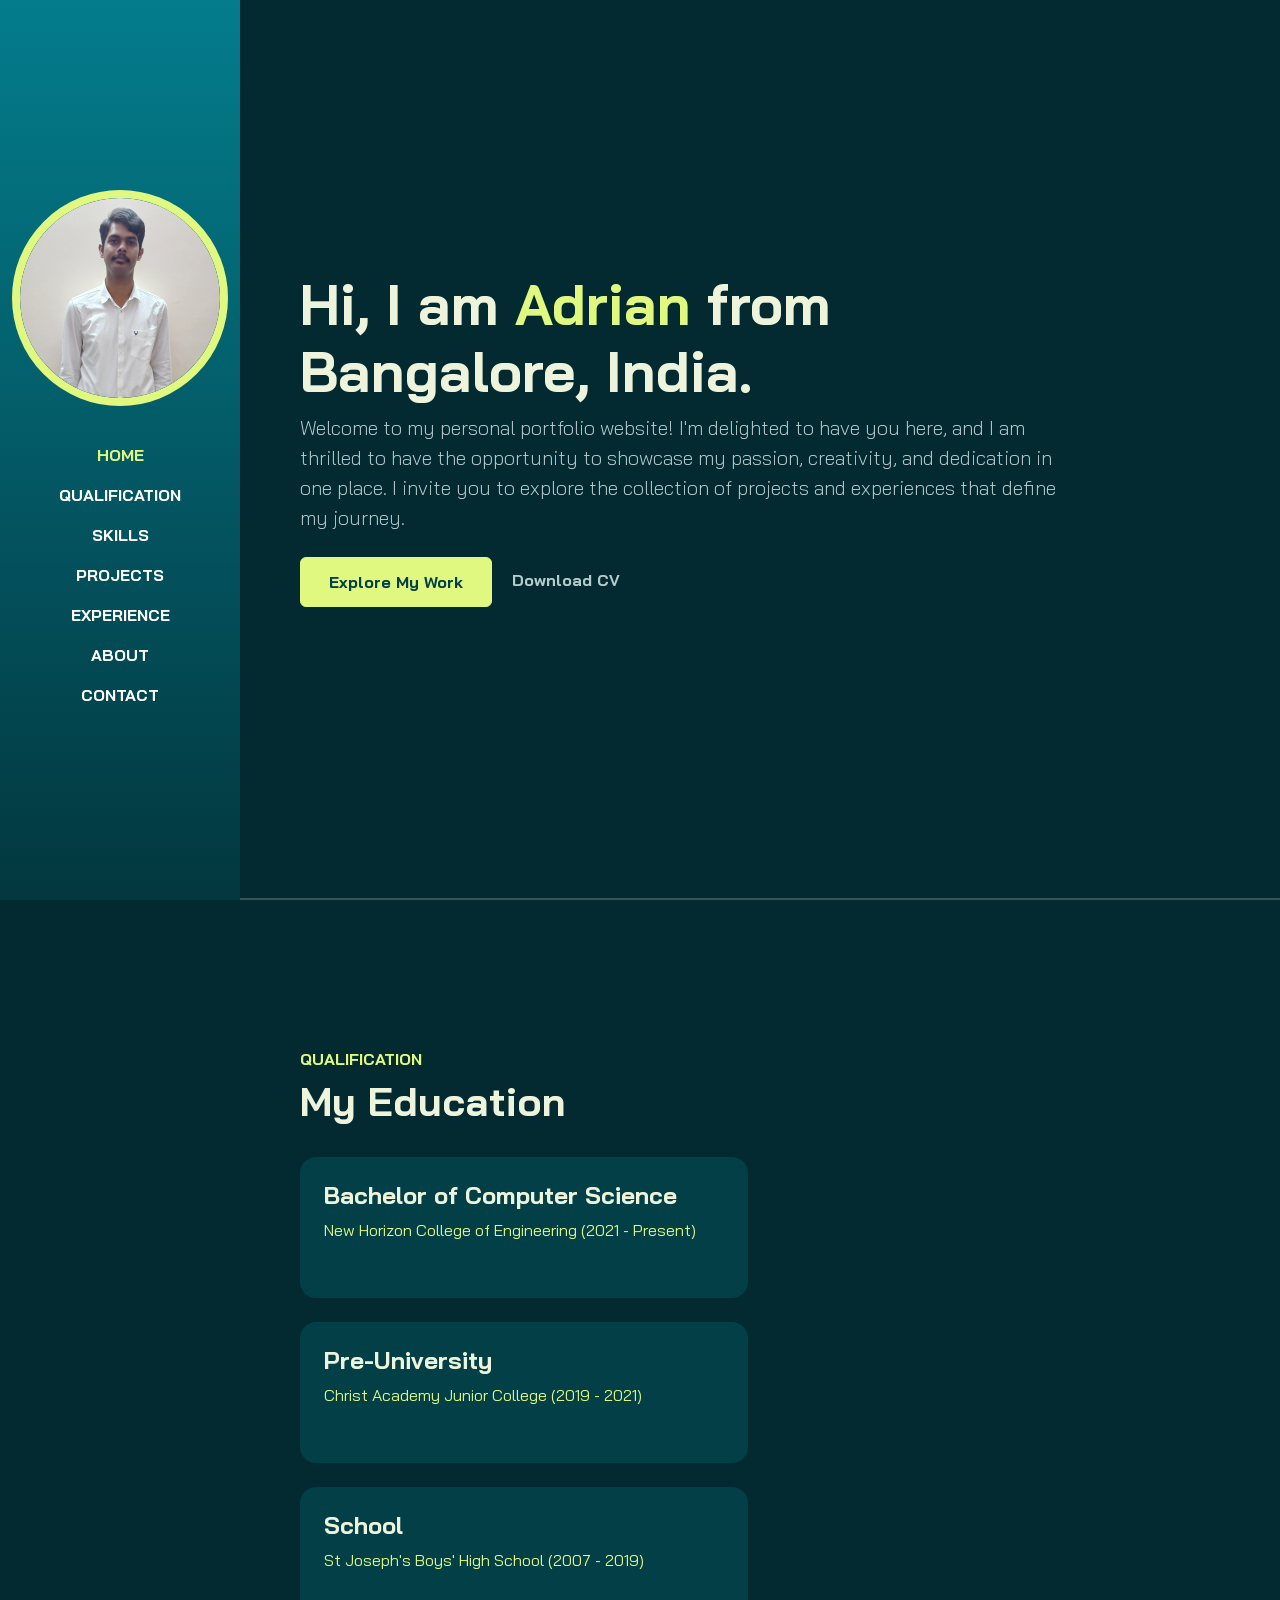
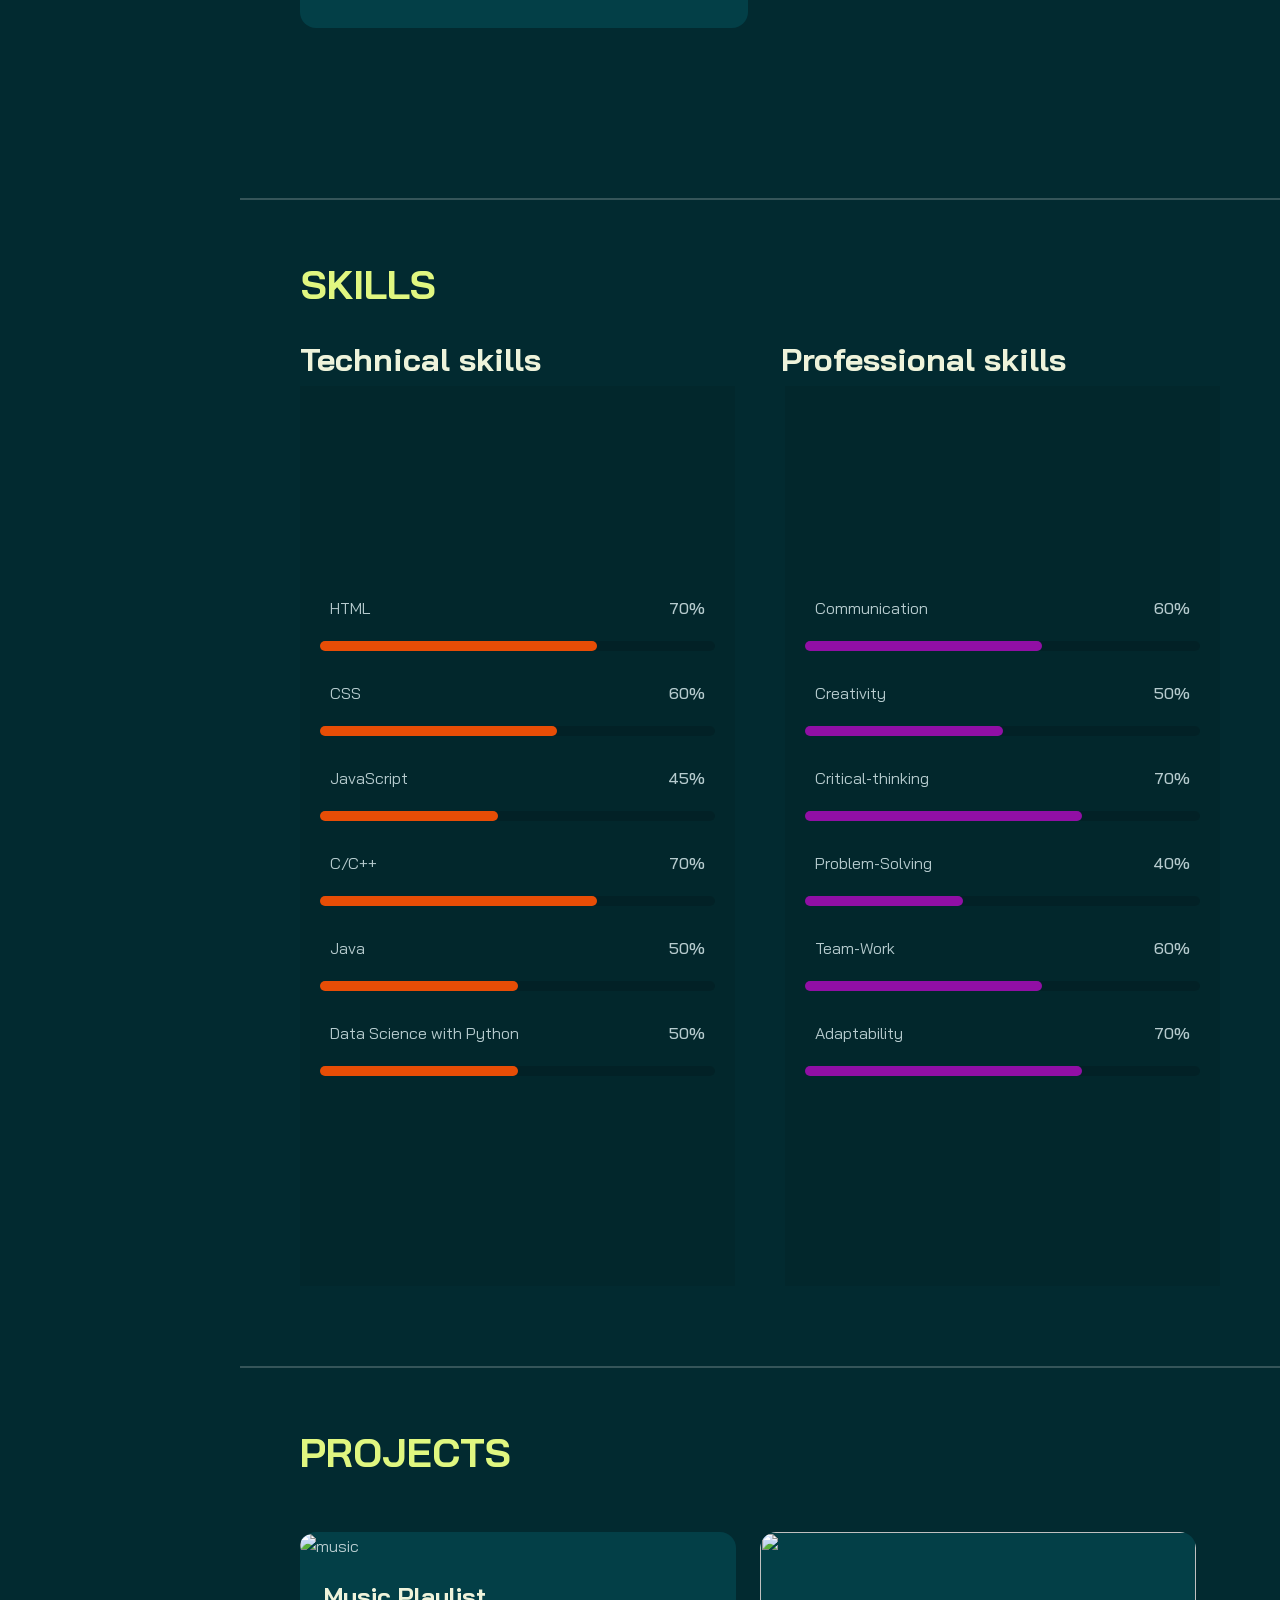
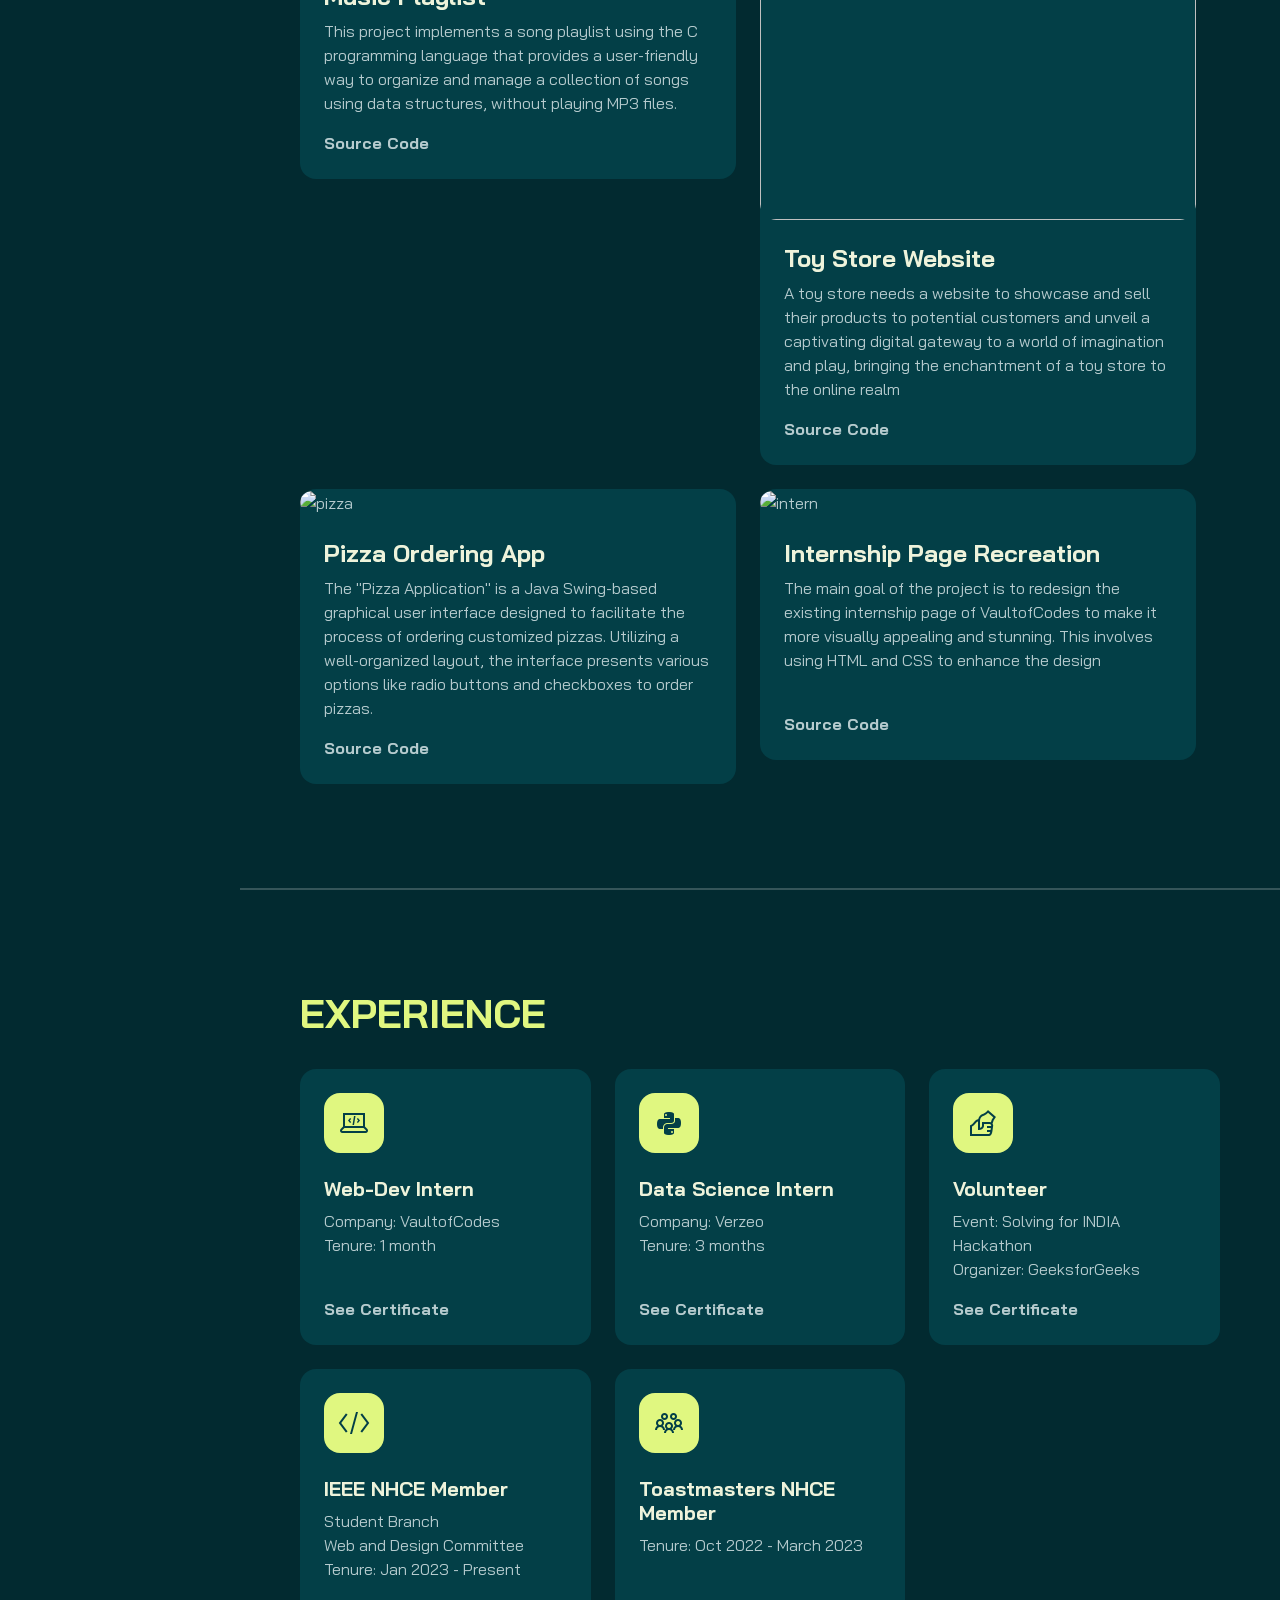
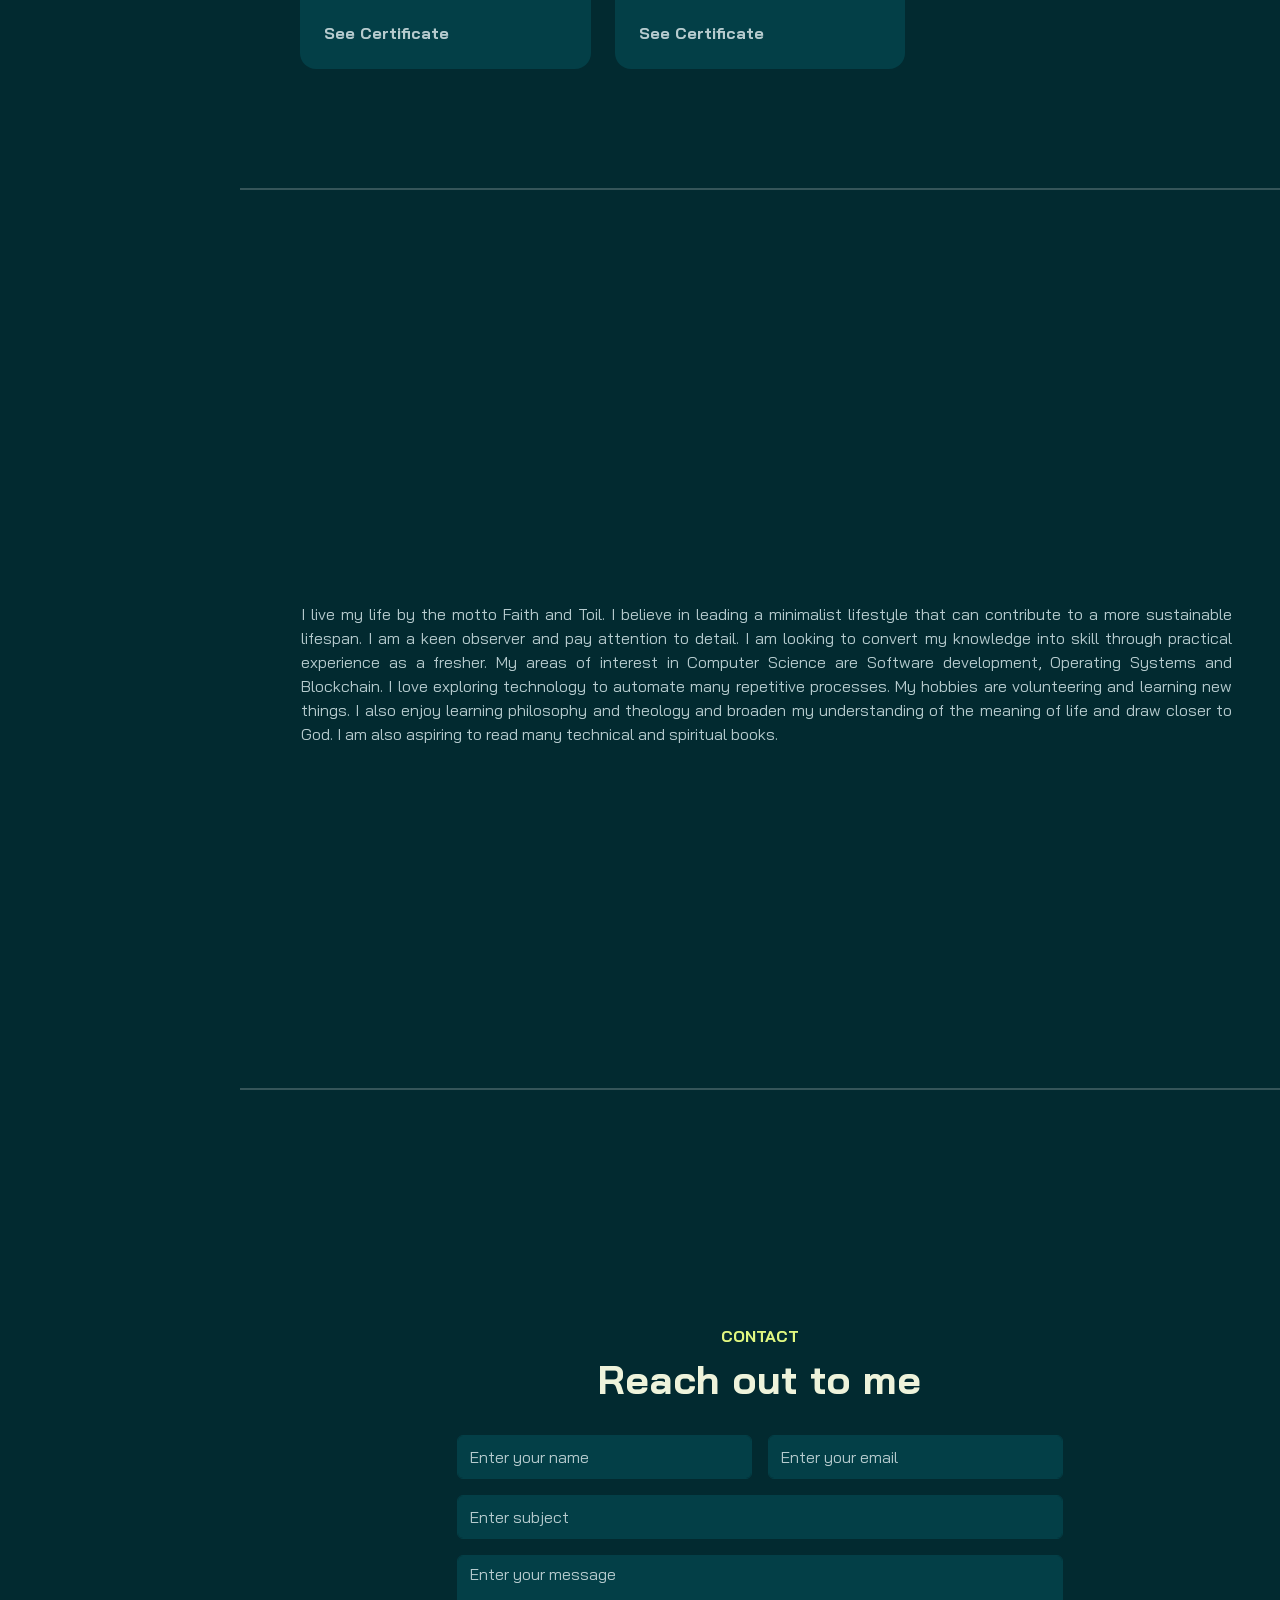
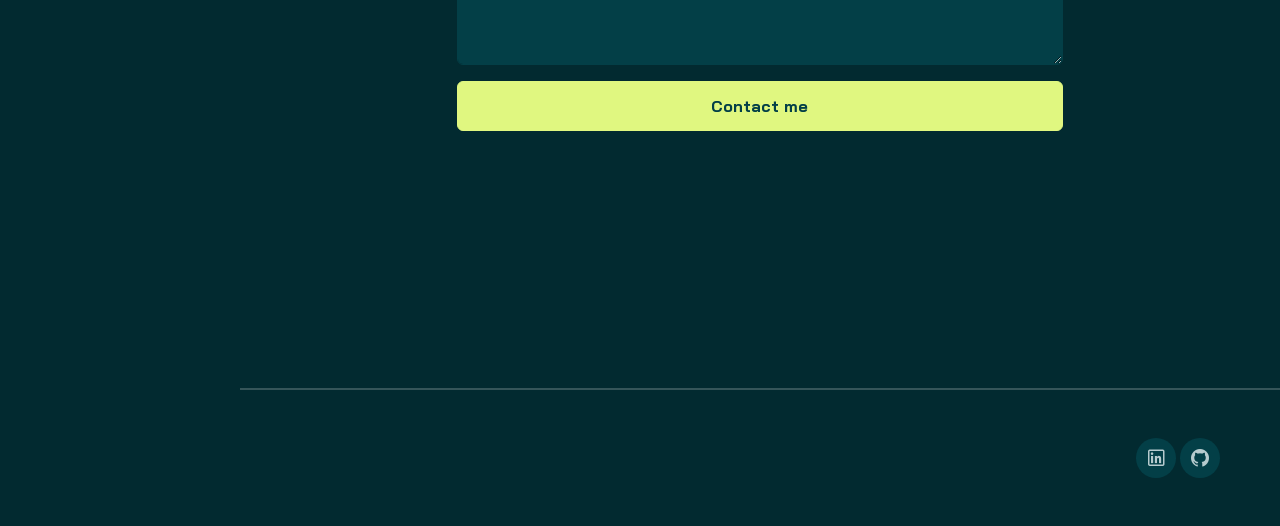
==== commit f9105bd9: "commit" ====
--- a/html/index.html
+++ b/html/index.html
@@ -1,3 +1,15 @@
+<!--
+    VaultofCodes Web development Internship Task-2
+    Task assigned on: 12/10/2023
+    Task Deadline: 18/10/2023
+    Task: 
+    Create a portfolio page
+    Component Creation
+    Description: Build a basic component (e.g., a card, modal, or slider) in your portfolio page using the chosen front-end framework
+
+    Author: Adrian Mathew Aloysius
+-->
+
 <!DOCTYPE html>
 <html lang="en">
 <head>
@@ -61,10 +73,10 @@
                 <div class="row">
                     <div class="col-lg-10">
                         <h1 class="display-4 fw-bold" data-aos="fade-up">
-                            I am <span class="text-brand">Adrian</span> from Bangalore, India.
+                            Hi, I am <span class="text-brand">Adrian</span> from Bangalore, India.
                         </h1>
                         <p class="lead mt-2 mb-4" data-aos="fade-up" data-aos-delay="300">
-                            I am currently an engineering under-grad. I enjoy exploring technology and harness its power to solve problems. 
+                            Welcome to my personal portfolio website! I'm delighted to have you here, and I am thrilled to have the opportunity to showcase my passion, creativity, and dedication in one place. I invite you to explore the collection of projects and experiences that define my journey.
                         </p>
                         <div data-aos="fade-up" data-aos-delay="600">
                             <a href="#projects" class="btn btn-brand me-3">Explore My Work</a>
@@ -95,24 +107,24 @@
                             <div class="col-12" data-aos="fade-up" data-aos-delay="100">
                                 <div class="bg-base p-4 rounded-4 shadow-effect">
                                     <h4>Bachelor of Computer Science</h4>
-                                    <p class="text-brand mb-2">New Horizon College of Engineering (2021 - Present)</p>
-                                    <p class="mb-0">All we are more and design lorem ipsum dolor creativity sit amet consectetur adipisicing elit</p>
+                                    <p class="text-brand mb-2">New Horizon College of Engineering (2021 - Present)</p><br>
+                                    <p class="mb-0"></p>
                                 </div>
                             </div>
 
                             <div class="col-12" data-aos="fade-up" data-aos-delay="100">
                                 <div class="bg-base p-4 rounded-4 shadow-effect">
                                     <h4>Pre-University</h4>
-                                    <p class="text-brand mb-2">Christ Academy Junior College (2019 - 2021)</p>
-                                    <p class="mb-0">All we are more and design lorem ipsum dolor creativity sit amet consectetur adipisicing elit</p>
+                                    <p class="text-brand mb-2">Christ Academy Junior College (2019 - 2021)</p><br>
+                                    <p class="mb-0"></p>
                                 </div>
                             </div>
 
                             <div class="col-12" data-aos="fade-up" data-aos-delay="100">
                                 <div class="bg-base p-4 rounded-4 shadow-effect">
                                     <h4>School</h4>
-                                    <p class="text-brand mb-2">St Joseph's Boys' High School (2007 - 2019)</p>
-                                    <p class="mb-0">All we are more and design lorem ipsum dolor creativity sit amet consectetur adipisicing elit</p>
+                                    <p class="text-brand mb-2">St Joseph's Boys' High School (2007 - 2019)</p><br>
+                                    <p class="mb-0"></p>
                                 </div>
                             </div>
 
--- a/css/style.css
+++ b/css/style.css
@@ -1,3 +1,15 @@
+/*
+VaultofCodes Web development Internship Task-2
+    Task assigned on: 12/10/2023
+    Task Deadline: 18/10/2023
+    Task: 
+    Create a portfolio page
+    Component Creation
+    Description: Build a basic component (e.g., a card, modal, or slider) in your portfolio page using the chosen front-end framework
+
+    Author: Adrian Mathew Aloysius
+*/
+
 @import url('https://fonts.googleapis.com/css2?family=Bai+Jamjuree:wght@700&family=Montserrat:wght@500&display=swap');
 
 :root {
@@ -429,9 +441,6 @@
 
 
 /* SOCIAL ICONS */
-.social-icons {
-
-}
 
 .social-icons a {
     width: 40px;
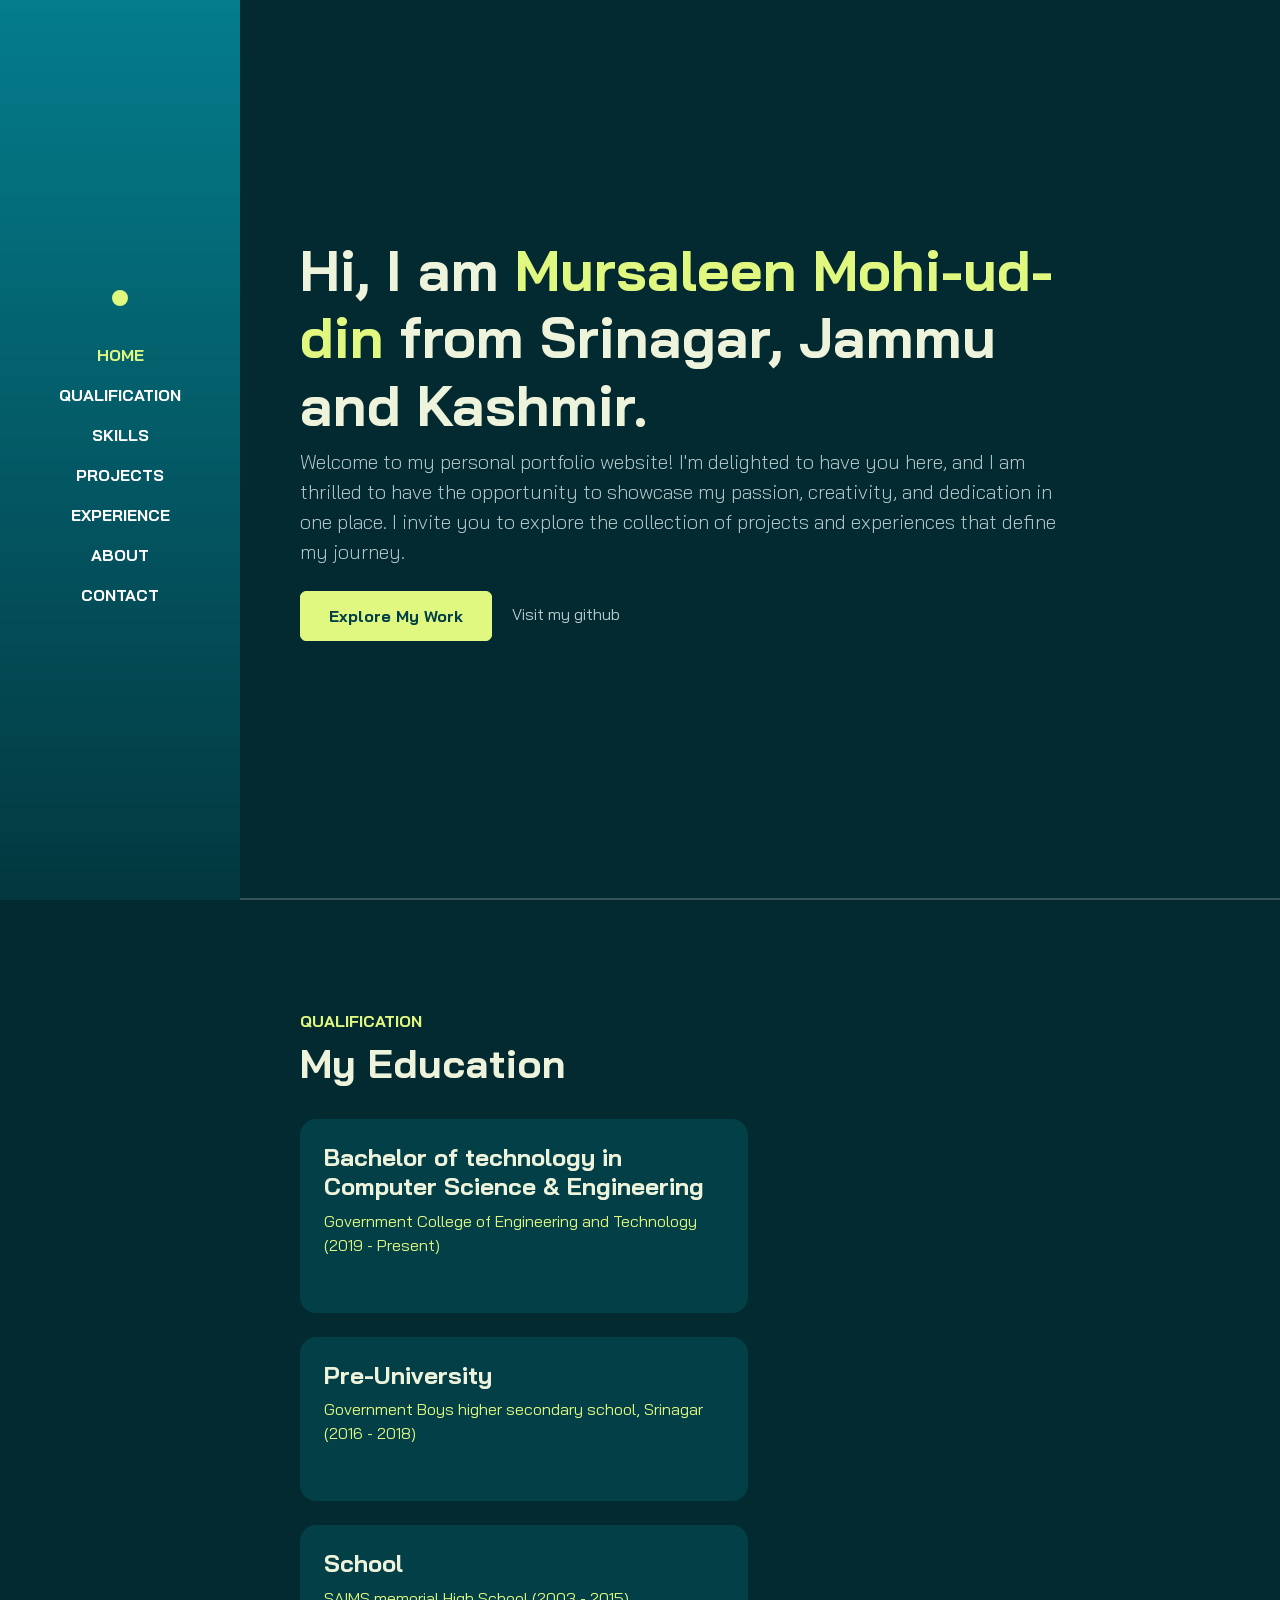
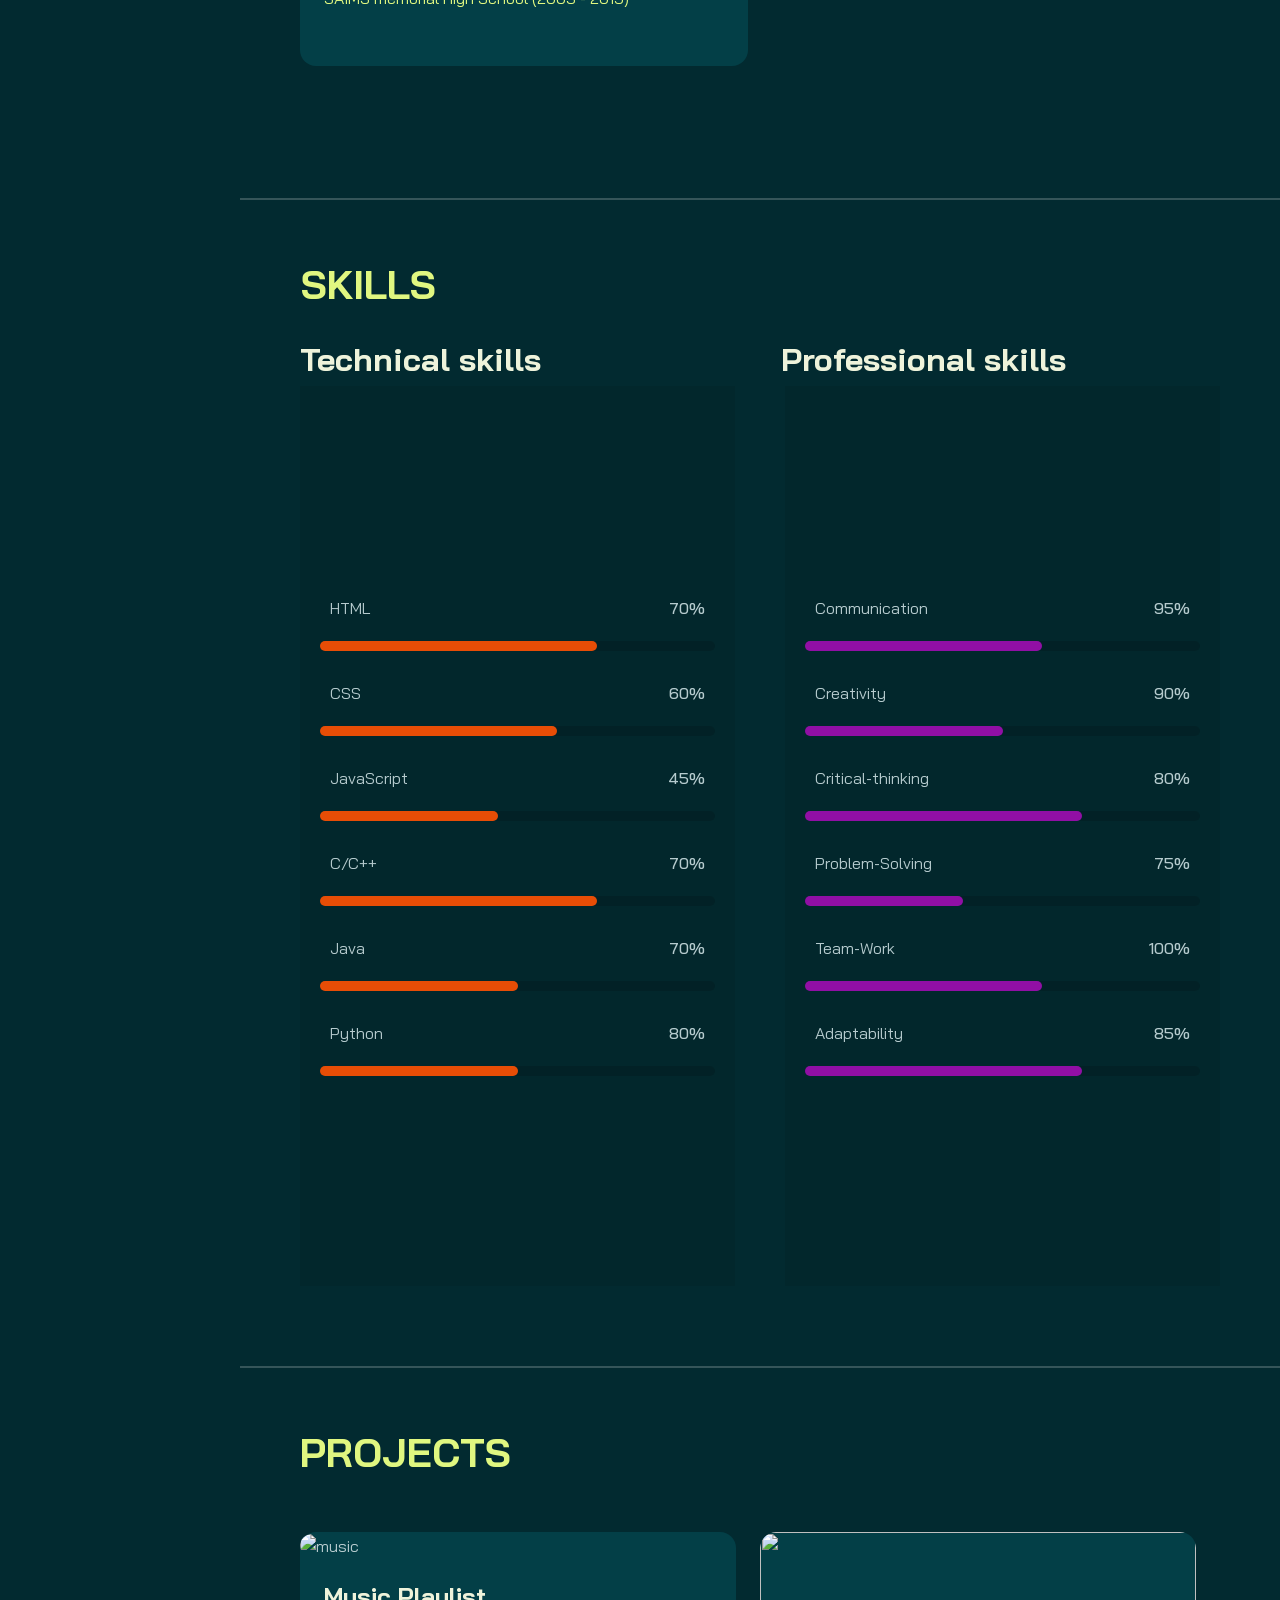
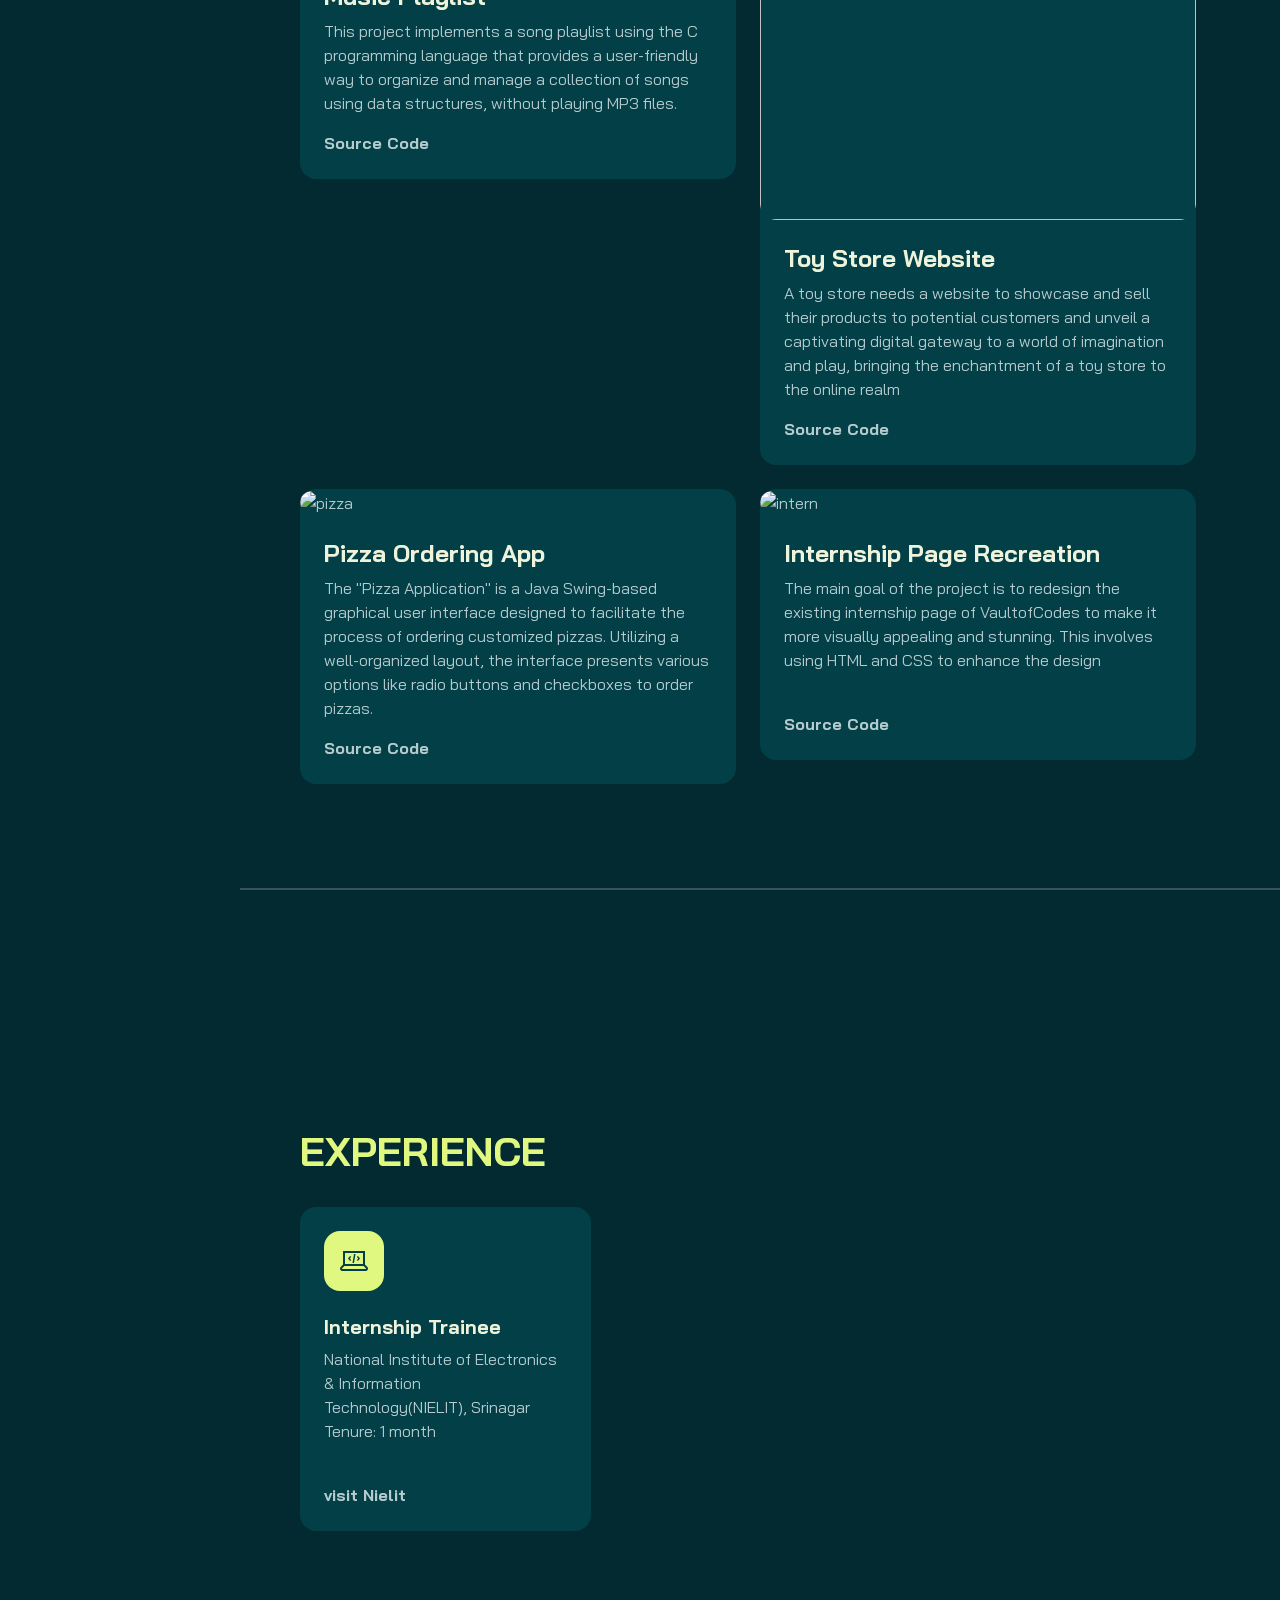
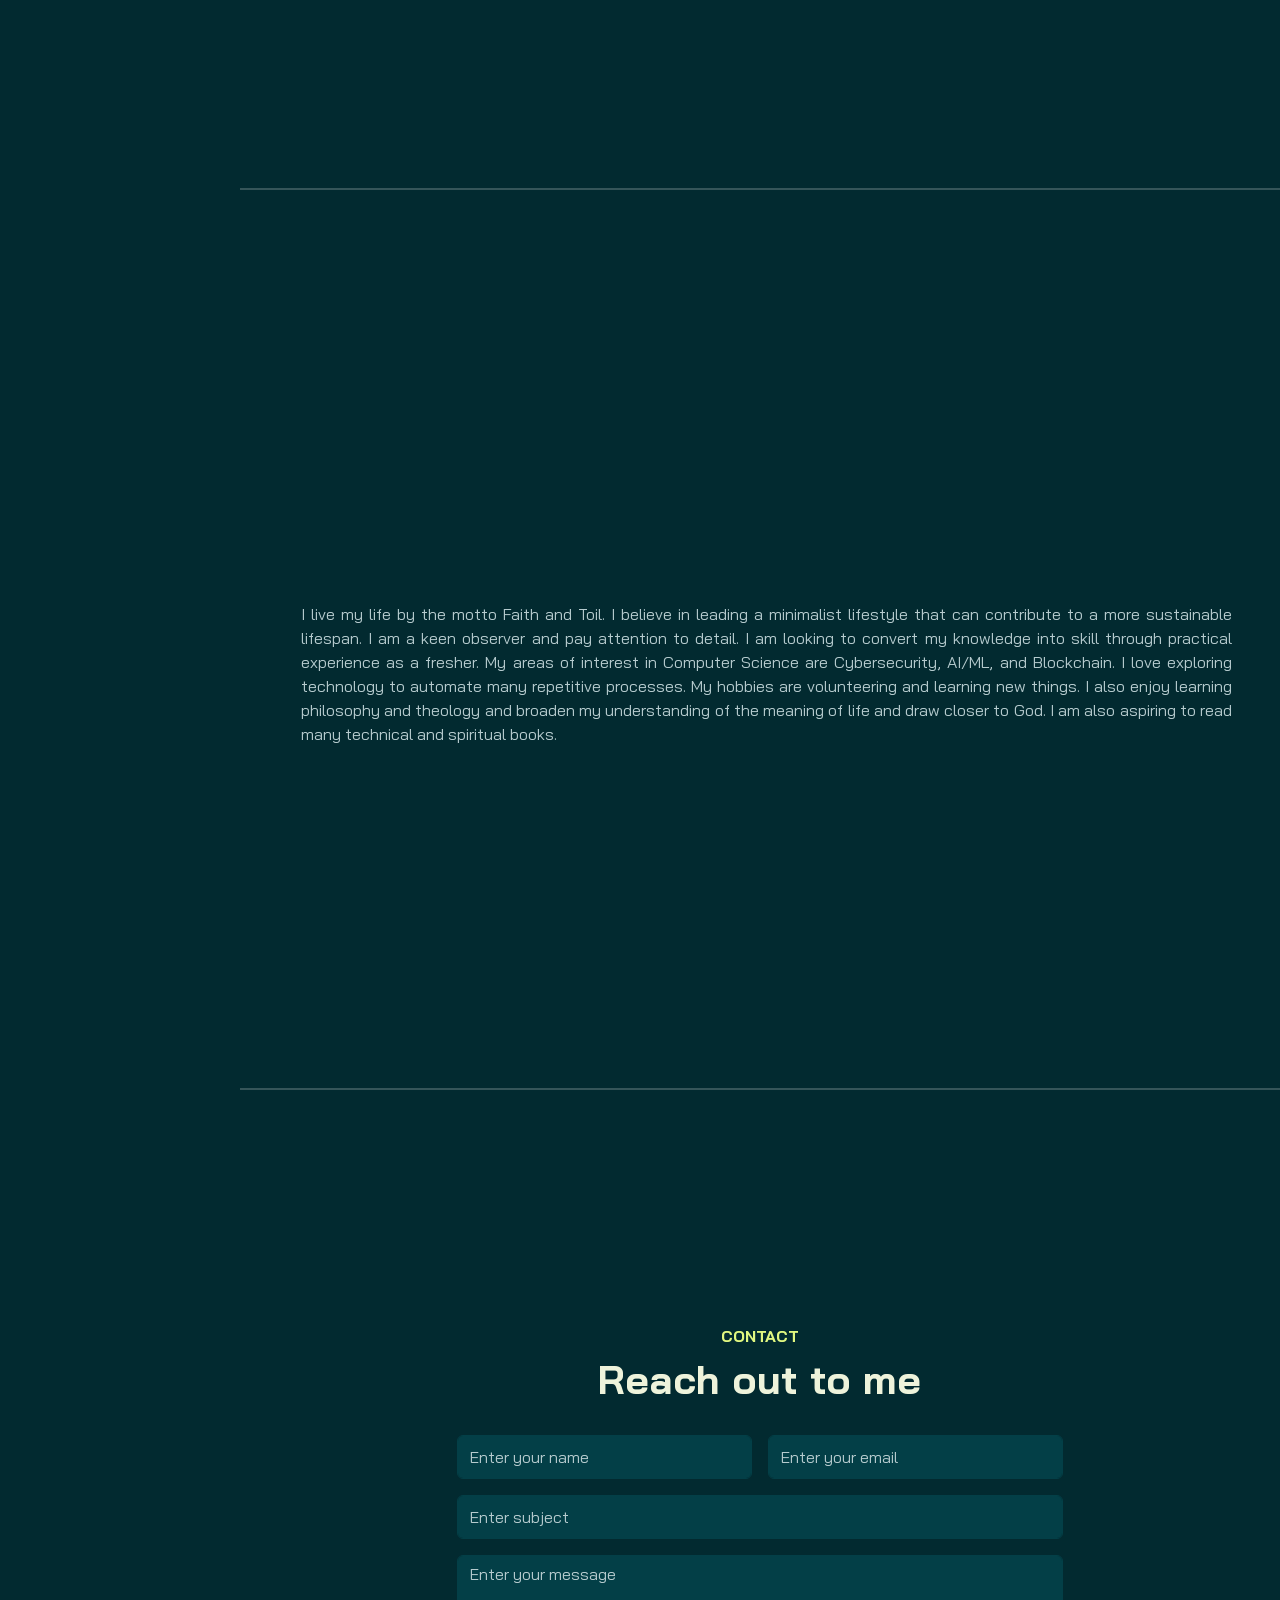
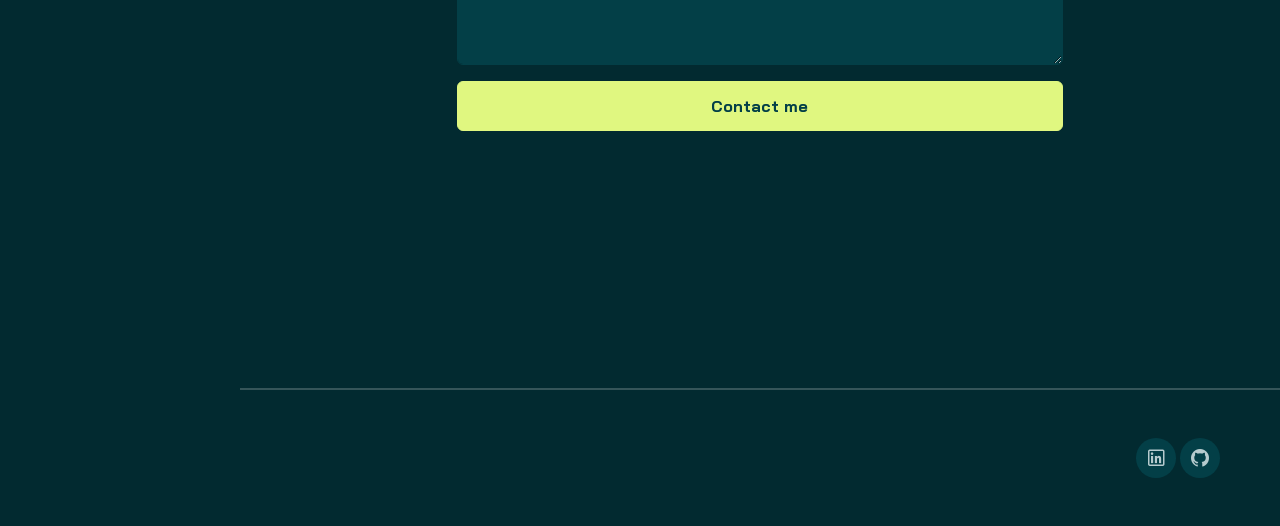
==== commit 0abbc3cd: "updates" ====
--- a/html/index.html
+++ b/html/index.html
@@ -1,13 +1,8 @@
 <!--
-    VaultofCodes Web development Internship Task-2
-    Task assigned on: 12/10/2023
-    Task Deadline: 18/10/2023
-    Task: 
-    Create a portfolio page
-    Component Creation
+    
     Description: Build a basic component (e.g., a card, modal, or slider) in your portfolio page using the chosen front-end framework
 
-    Author: Adrian Mathew Aloysius
+    Author: Mursaleen Mohi-ud-din
 -->
 
 <!DOCTYPE html>
@@ -15,7 +10,7 @@
 <head>
     <meta charset="UTF-8">
     <meta name="viewport" content="width=device-width, initial-scale=1.0">
-    <meta name="author" content="Adrian Mathew">
+    <meta name="author" content="Mursaleen Mohi-ud-din">
     <link rel="stylesheet" href="/css/bootstrap.min.css">
     <link rel="stylesheet" href="/css/aos.css">
     <link rel="stylesheet" href="/css/line-awesome.min.css">
@@ -28,7 +23,7 @@
     <nav class="navbar navbar-expand-lg navbar-dark fixed-top">
         <div class="container flex-lg-column">
           <a class="navbar-brand mx-lg-auto mb-lg-4" href="#">
-            <span class="h3 fw-bold d-block d-lg-none">Adrian Mathew</span>  
+            <span class="h3 fw-bold d-block d-lg-none">Mursaleen Mohi-ud-din</span>  
             <img src="/img/Adrian-profile.png" class="d-none d-lg-block rounded-circle" alt="">
           </a>
           <button class="navbar-toggler" type="button" data-bs-toggle="collapse" data-bs-target="#navbarSupportedContent" aria-controls="navbarSupportedContent" aria-expanded="false" aria-label="Toggle navigation">
@@ -73,14 +68,14 @@
                 <div class="row">
                     <div class="col-lg-10">
                         <h1 class="display-4 fw-bold" data-aos="fade-up">
-                            Hi, I am <span class="text-brand">Adrian</span> from Bangalore, India.
+                            Hi, I am <span class="text-brand">Mursaleen Mohi-ud-din</span> from Srinagar, Jammu and Kashmir.
                         </h1>
                         <p class="lead mt-2 mb-4" data-aos="fade-up" data-aos-delay="300">
                             Welcome to my personal portfolio website! I'm delighted to have you here, and I am thrilled to have the opportunity to showcase my passion, creativity, and dedication in one place. I invite you to explore the collection of projects and experiences that define my journey.
                         </p>
                         <div data-aos="fade-up" data-aos-delay="600">
                             <a href="#projects" class="btn btn-brand me-3">Explore My Work</a>
-                            <a href="/img/Adrian Mathew Aloysius - Resume.pdf" class="link-custom" target="_blank">Download CV</a>
+                            <a href="https://github.com/MURSALEENMD/"  target="_blank">Visit my github</a>
                         </div>
                     </div>
                 </div>
@@ -106,8 +101,8 @@
 
                             <div class="col-12" data-aos="fade-up" data-aos-delay="100">
                                 <div class="bg-base p-4 rounded-4 shadow-effect">
-                                    <h4>Bachelor of Computer Science</h4>
-                                    <p class="text-brand mb-2">New Horizon College of Engineering (2021 - Present)</p><br>
+                                    <h4>Bachelor of technology in Computer Science & Engineering</h4>
+                                    <p class="text-brand mb-2">Government College of Engineering and Technology (2019 - Present)</p><br>
                                     <p class="mb-0"></p>
                                 </div>
                             </div>
@@ -115,7 +110,7 @@
                             <div class="col-12" data-aos="fade-up" data-aos-delay="100">
                                 <div class="bg-base p-4 rounded-4 shadow-effect">
                                     <h4>Pre-University</h4>
-                                    <p class="text-brand mb-2">Christ Academy Junior College (2019 - 2021)</p><br>
+                                    <p class="text-brand mb-2">Government Boys higher secondary school, Srinagar (2016 - 2018)</p><br>
                                     <p class="mb-0"></p>
                                 </div>
                             </div>
@@ -123,7 +118,7 @@
                             <div class="col-12" data-aos="fade-up" data-aos-delay="100">
                                 <div class="bg-base p-4 rounded-4 shadow-effect">
                                     <h4>School</h4>
-                                    <p class="text-brand mb-2">St Joseph's Boys' High School (2007 - 2019)</p><br>
+                                    <p class="text-brand mb-2">SAIMS memorial High School (2003 - 2015)</p><br>
                                     <p class="mb-0"></p>
                                 </div>
                             </div>
@@ -198,7 +193,7 @@
                                 <div class="skill_bar">
                                     <div class="info">
                                         <p>Java</p>
-                                        <P>50%</P>
+                                        <P>70%</P>
                                     </div>
                                     <div class="bar">
                                         <span class="java"></span>
@@ -206,8 +201,8 @@
                                 </div>
                                 <div class="skill_bar">
                                     <div class="info">
-                                        <p>Data Science with Python</p>
-                                        <P>50%</P>
+                                        <p>Python</p>
+                                        <P>80%</P>
                                     </div>
                                     <div class="bar">
                                         <span class="python"></span>
@@ -221,7 +216,7 @@
                                 <div class="skill_bar-pro">
                                     <div class="info">
                                         <p>Communication</p>
-                                        <P>60%</P>
+                                        <P>95%</P>
                                     </div>
                                     <div class="bar">
                                         <span class="communication"></span>
@@ -231,7 +226,7 @@
                                 <div class="skill_bar-pro">
                                     <div class="info">
                                         <p>Creativity</p>
-                                        <P>50%</P>
+                                        <P>90%</P>
                                     </div>
                                     <div class="bar">
                                         <span class="creativity"></span>
@@ -241,7 +236,7 @@
                                 <div class="skill_bar-pro">
                                     <div class="info">
                                             <p>Critical-thinking</p>
-                                        <P>70%</P>
+                                        <P>80%</P>
                                     </div>
                                     <div class="bar">
                                         <span class="critical"></span>
@@ -251,7 +246,7 @@
                                 <div class="skill_bar-pro">
                                     <div class="info">
                                         <p>Problem-Solving</p>
-                                        <P>40%</P>
+                                        <P>75%</P>
                                     </div>
                                     <div class="bar">
                                         <span class="prob-solve"></span>
@@ -261,7 +256,7 @@
                                 <div class="skill_bar-pro">
                                     <div class="info">
                                         <p>Team-Work</p>
-                                        <P>60%</P>
+                                        <P>100%</P>
                                     </div>
                                     <div class="bar">
                                         <span class="team-work"></span>
@@ -271,7 +266,7 @@
                                 <div class="skill_bar-pro">
                                     <div class="info">
                                             <p>Adaptability</p>
-                                        <P>70%</P>
+                                        <P>85%</P>
                                     </div>
                                     <div class="bar">
                                         <span class="adaptability"></span>
@@ -381,14 +376,14 @@
                             <div class="iconbox rounded-4">
                                 <i class="las la-laptop-code"></i>
                             </div>
-                            <h5 class="mt-4 mb-2">Web-Dev Intern</h5>
-                            <p>Company: VaultofCodes<br>
+                            <h5 class="mt-4 mb-2">Internship Trainee</h5>
+                            <p>National Institute of Electronics & Information Technology(NIELIT), Srinagar<br>
                             Tenure: 1 month</p> <br>
-                            <a href="/img/OfferLetter_Webdev.pdf" class="link-custom" target="_blank">See Certificate</a>
-                        </div>
-                    </div>
-
-                    <div class="col-md-4" data-aos="fade-up" data-aos-delay="300">
+                            <a href="https://www.nielit.gov.in/" class="link-custom" target="_blank">visit Nielit</a>
+                        </div>
+                    </div>
+
+                    <!--div class="col-md-4" data-aos="fade-up" data-aos-delay="300">
                         <div class="service p-4 bg-base rounded-4 shadow-effect">
                             <div class="iconbox rounded-4">
                                 <i class="lab la-python"></i>
@@ -441,7 +436,7 @@
                             <br><br>
                             <a href="/img/Emparch-Speech_Relay.pdf" class="link-custom" target="_blank">See Certificate</a>
                         </div>
-                    </div>
+                    </div-->
 
 
                 </div>
@@ -462,7 +457,7 @@
                 </div>
 
                 <div class="row gy-4" style="margin-top: 10px; margin-left: 1px; text-align: justify;">
-                    I live my life by the motto Faith and Toil. I believe in leading a minimalist lifestyle that can contribute to a more sustainable lifespan. I am a keen observer and pay attention to detail. I am looking to convert my knowledge into skill through practical experience as a fresher. My areas of interest in Computer Science are Software development, Operating Systems and Blockchain. I love exploring technology to automate many repetitive processes. My hobbies are volunteering and learning new things. I also enjoy learning philosophy and theology and broaden my understanding of the meaning of life and draw closer to God. I am also aspiring to read many technical and spiritual books.  
+                    I live my life by the motto Faith and Toil. I believe in leading a minimalist lifestyle that can contribute to a more sustainable lifespan. I am a keen observer and pay attention to detail. I am looking to convert my knowledge into skill through practical experience as a fresher. My areas of interest in Computer Science are Cybersecurity, AI/ML, and Blockchain. I love exploring technology to automate many repetitive processes. My hobbies are volunteering and learning new things. I also enjoy learning philosophy and theology and broaden my understanding of the meaning of life and draw closer to God. I am also aspiring to read many technical and spiritual books.  
                 </div>
 
             </div>
@@ -482,7 +477,7 @@
                     </div>
 
                     <div class="col-lg-8" data-aos="fade-up" data-aos-delay="300">
-                        <form method="post" action="https://script.google.com/macros/s/AKfycbydo5__Pzu2B7_WpkuhCE2pwRPcwcdoAZnmiFwHCSqW17nZUGkhQ25XbM3fJ6dS_B2y2A/exec"  class="row g-lg-3 gy-3" name="contactform" id="contactform">
+                        <form method="post" action="https://docs.google.com/spreadsheets/d/107KjmDP_YitTXv6uVDT0Ul4OZSq91ePtcEp_QtglPrk/edit?usp=sharing"  class="row g-lg-3 gy-3" name="contactform" id="contactform">
                             <div class="form-group col-md-6">
                                 <input type="text" class="form-control" name="name" placeholder="Enter your name">
                             </div>
@@ -514,8 +509,8 @@
                     </div>
                     <div class="col-auto">
                         <div class="social-icons">
-                            <a href="https://www.linkedin.com/in/adrian-mathew-aloysius/" target="_blank"><i class="lab la-linkedin"></i></a>
-                            <a href="https://github.com/adrianmathew15?tab=repositories" target="_blank"><i class="lab la-github"></i></a>
+                            <a href="https://www.linkedin.com/in/Mursaleen11/" target="_blank"><i class="lab la-linkedin"></i></a>
+                            <a href="https://github.com/MURSALEENMD/" target="_blank"><i class="lab la-github"></i></a>
                         </div>
                     </div>
                 </div>
@@ -531,7 +526,7 @@
 <script src="/js/aos.js"></script>
 <script src="/js/main.js"></script>
 <script>
-    const scriptURL = 'https://script.google.com/macros/s/AKfycbydo5__Pzu2B7_WpkuhCE2pwRPcwcdoAZnmiFwHCSqW17nZUGkhQ25XbM3fJ6dS_B2y2A/exec'
+    const scriptURL = 'https://docs.google.com/spreadsheets/d/107KjmDP_YitTXv6uVDT0Ul4OZSq91ePtcEp_QtglPrk/edit?usp=sharing'
     const form = document.forms['contactform']
   
     form.addEventListener('submit', e => {
--- a/css/style.css
+++ b/css/style.css
@@ -1,13 +1,8 @@
 /*
-VaultofCodes Web development Internship Task-2
-    Task assigned on: 12/10/2023
-    Task Deadline: 18/10/2023
-    Task: 
-    Create a portfolio page
-    Component Creation
+
     Description: Build a basic component (e.g., a card, modal, or slider) in your portfolio page using the chosen front-end framework
 
-    Author: Adrian Mathew Aloysius
+    Author: Mursaleen Mohi-ud-din
 */
 
 @import url('https://fonts.googleapis.com/css2?family=Bai+Jamjuree:wght@700&family=Montserrat:wght@500&display=swap');
